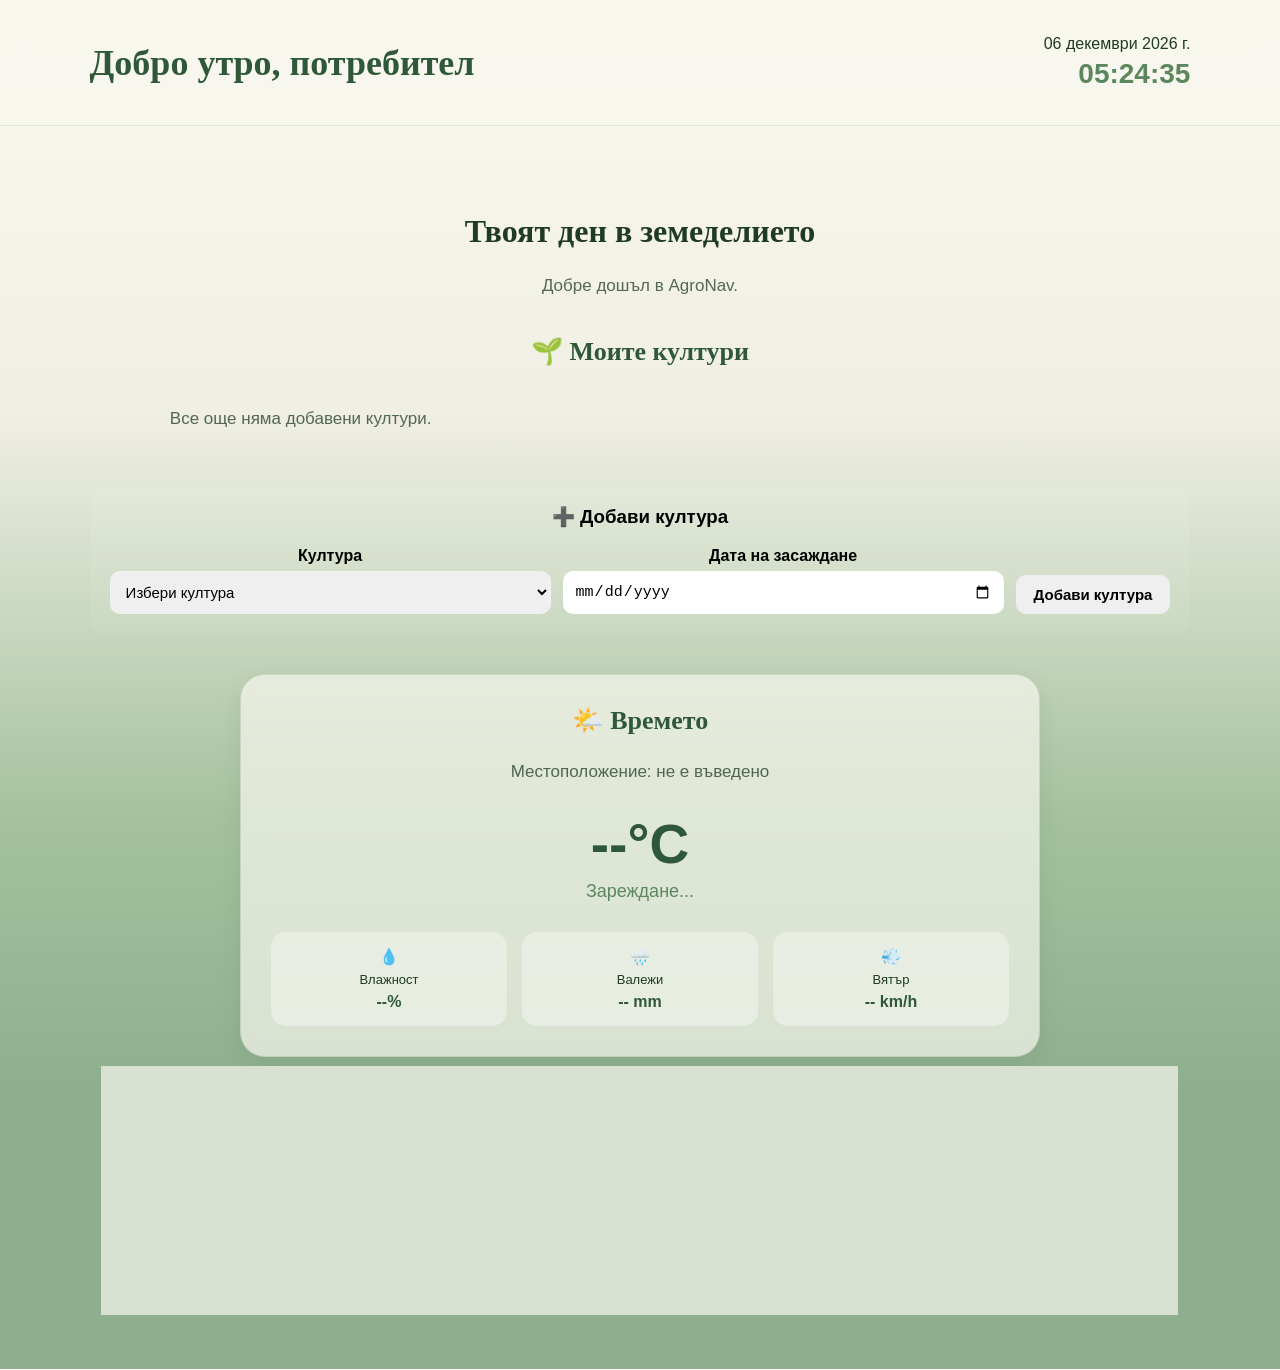
==== dashboard.html @ b89ab73a "v1.0" ====
<!DOCTYPE html>
<html lang="bg">

<head>

    <meta charset="UTF-8">

    <meta
        name="viewport"
        content="width=device-width, initial-scale=1.0"
    >

    <title>AgroNav - Начало</title>

    <link
        rel="stylesheet"
        href="../style.css"
    >

    <style>

        .add-crop-section {

            margin-top: 25px;
            padding: 20px;
            border-radius: 16px;
            background: rgba(255, 255, 255, 0.06);

        }


        .add-crop-section h3 {

            margin-top: 0;

        }


        .add-crop-form {

            display: flex;
            flex-wrap: wrap;
            gap: 12px;
            align-items: end;

        }


        .add-crop-field {

            display: flex;
            flex-direction: column;
            gap: 6px;
            flex: 1;
            min-width: 180px;

        }


        .add-crop-field label {

            font-weight: 600;

        }


        .add-crop-field select,
        .add-crop-field input {

            padding: 11px;
            border-radius: 10px;
            border: 1px solid rgba(255, 255, 255, 0.2);
            font-size: 15px;

        }


        .add-crop-button {

            padding: 11px 18px;
            border: none;
            border-radius: 10px;
            cursor: pointer;
            font-size: 15px;
            font-weight: 600;

        }


        .crop-date-info {

            margin-top: 12px;
            padding: 12px;
            border-radius: 10px;
            background: rgba(255, 255, 255, 0.05);

        }


        .crop-age {

            font-weight: 600;

        }


        .crop-status {

            margin-top: 5px;

        }


        @media (max-width: 600px) {

            .add-crop-form {

                flex-direction: column;
                align-items: stretch;

            }


            .add-crop-field {

                width: 100%;

            }


            .add-crop-button {

                width: 100%;

            }

        }

    </style>

</head>


<body>


    <!-- =========================
         ЗАГЛАВНА ЧАСТ
         ========================= -->

    <div class="dashboard-header">

        <div class="dashboard-greeting">

            <h1 id="greeting"></h1>

        </div>


        <div class="dashboard-datetime">

            <div id="date"></div>

            <div id="clock"></div>

        </div>

    </div>


    <div class="dashboard-content">


        <!-- =========================
             ПРОФИЛ
             ========================= -->

        <h2 id="dashboard-title">

            Твоят ден в земеделието

        </h2>


        <p id="profile-description"></p>


        <!-- =========================
             МОИТЕ КУЛТУРИ
             ========================= -->

        <div class="crops-section">

            <h3>
                🌱 Моите култури
            </h3>


            <div
                id="crops-list"
                class="crops-list"
            ></div>

        </div>


        <!-- =========================
             ДОБАВИ КУЛТУРА
             ========================= -->

        <div class="add-crop-section">

            <h3>
                ➕ Добави култура
            </h3>


            <form
                id="add-crop-form"
                class="add-crop-form"
            >


                <div class="add-crop-field">

                    <label for="new-crop">
                        Култура
                    </label>


                    <select
                        id="new-crop"
                        required
                    >

                        <option value="">
                            Избери култура
                        </option>


                        <option value="домати">
                            🍅 Домати
                        </option>


                        <option value="краставици">
                            🥒 Краставици
                        </option>


                        <option value="пипер">
                            🌶️ Пипер
                        </option>


                        <option value="царевица">
                            🌽 Царевица
                        </option>


                        <option value="пшеница">
                            🌾 Пшеница
                        </option>

                    </select>

                </div>


                <div class="add-crop-field">

                    <label for="new-crop-date">

                        <span id="crop-date-label">
                            Дата на засаждане
                        </span>

                    </label>


                    <input
                        type="date"
                        id="new-crop-date"
                        required
                    >

                </div>


                <button
                    type="submit"
                    class="add-crop-button"
                >

                    Добави култура

                </button>

            </form>

        </div>


        <!-- =========================
             ПОДРОБНОСТИ ЗА КУЛТУРА
             ========================= -->

        <div
            id="crop-details"
            class="crop-details"
            style="display: none;"
        >


            <button
                id="close-crop-details"
                class="close-crop-details"
            >
                ✕
            </button>


            <div
                class="crop-details-icon"
                id="crop-details-icon"
            >
                🌱
            </div>


            <h2 id="crop-details-name">
                Култура
            </h2>


            <p id="crop-details-description"></p>


            <div class="crop-info-grid">


                <div class="crop-info-box">

                    <strong>
                        🌱 Засаждане / сеитба
                    </strong>

                    <span id="crop-planting">
                        -
                    </span>

                </div>


                <div class="crop-info-box">

                    <strong>
                        💧 Поливане
                    </strong>

                    <span id="crop-watering">
                        -
                    </span>

                </div>


                <div class="crop-info-box">

                    <strong>
                        🌡️ Температура
                    </strong>

                    <span id="crop-temperature">
                        -
                    </span>

                </div>


                <div class="crop-info-box">

                    <strong>
                        🧪 Торене
                    </strong>

                    <span id="crop-fertilizing">
                        -
                    </span>

                </div>


                <div class="crop-info-box">

                    <strong>
                        🐛 Болести и вредители
                    </strong>

                    <span id="crop-diseases">
                        -
                    </span>

                </div>


                <div class="crop-info-box">

                    <strong>
                        📅 Грижи
                    </strong>

                    <span id="crop-care">
                        -
                    </span>

                </div>


                <div class="crop-info-box">

                    <strong>
                        📆 Възраст на културата
                    </strong>

                    <span
                        id="crop-age"
                        class="crop-age"
                    >
                        -
                    </span>

                </div>

            </div>


            <!-- =========================
                 AGRO NAV АНАЛИЗ
                 ========================= -->

            <div class="agro-recommendation">


                <h3>
                    🤖 AgroNav анализ
                </h3>


                <div
                    id="agro-status"
                    class="agro-status"
                >

                    Изчакване на метеорологичните данни...

                </div>


                <div class="agro-data">


                    <div>

                        <strong>
                            🌡️ Температура
                        </strong>

                        <span id="agro-temperature">
                            --°C
                        </span>

                    </div>


                    <div>

                        <strong>
                            💧 Влажност
                        </strong>

                        <span id="agro-humidity">
                            --%
                        </span>

                    </div>


                    <div>

                        <strong>
                            🌧️ Валежи
                        </strong>

                        <span id="agro-rain">
                            -- mm
                        </span>

                    </div>


                    <div>

                        <strong>
                            💨 Вятър
                        </strong>

                        <span id="agro-wind">
                            -- km/h
                        </span>

                    </div>


                    <div>

                        <strong>
                            🌦️ Следващи 48 ч.
                        </strong>

                        <span id="agro-forecast-rain">
                            -- mm
                        </span>

                    </div>


                    <div>

                        <strong>
                            ☔ Вероятност
                        </strong>

                        <span id="agro-rain-probability">
                            --%
                        </span>

                    </div>

                </div>


                <!-- =========================
                     САМО ЗА СТОПАНСТВО
                     ========================= -->

                <div
                    id="agro-farm-data"
                    class="agro-farm-data"
                    style="display: none;"
                >


                    <h4>
                        🚜 Допълнителни агрономични данни
                    </h4>


                    <div class="agro-data">


                        <div>

                            <strong>
                                🌱 Почвена влажност
                            </strong>

                            <span id="agro-soil-moisture">
                                --%
                            </span>

                        </div>


                        <div>

                            <strong>
                                💦 ET₀
                            </strong>

                            <span id="agro-et0">
                                -- mm
                            </span>

                        </div>

                    </div>

                </div>


                <p id="agro-recommendation-text">

                    Изчакване на метеорологичните данни...

                </p>

            </div>

        </div>


        <!-- =========================
             ТЕКУЩО ВРЕМЕ
             ========================= -->

        <div class="weather-card">


            <h3>
                🌤️ Времето
            </h3>


            <p
                class="weather-location"
                id="weather-location"
            >
                Местоположение: зареждане...
            </p>


            <div class="weather-main">

                <span class="weather-temperature">
                    --°C
                </span>


                <span class="weather-condition">
                    Зареждане...
                </span>

            </div>


            <div class="weather-details">


                <div>

                    <strong>💧</strong>

                    <span>
                        Влажност
                    </span>

                    <b>
                        --%
                    </b>

                </div>


                <div>

                    <strong>🌧️</strong>

                    <span>
                        Валежи
                    </span>

                    <b>
                        -- mm
                    </b>

                </div>


                <div>

                    <strong>💨</strong>

                    <span>
                        Вятър
                    </span>

                    <b>
                        -- km/h
                    </b>

                </div>

            </div>

        </div>


        <!-- =========================
             7-ДНЕВНА ПРОГНОЗА
             ========================= -->

        <div class="forecast-card">


            <h3>
                📅 7-дневна прогноза
            </h3>


            <div
                class="forecast-list"
                id="forecast-list"
            >

                <div class="forecast-day">

                    <strong>
                        Зареждане...
                    </strong>

                </div>

            </div>

        </div>

    </div>


    <!-- =========================
         ПРОФИЛ
         ========================= -->

    <script>

        const profile =
            localStorage.getItem(
                "agronavProfile"
            );


        const dashboardTitle =
            document.querySelector(
                "#dashboard-title"
            );


        const profileDescription =
            document.querySelector(
                "#profile-description"
            );


        const cropDateLabel =
            document.querySelector(
                "#crop-date-label"
            );


        if (profile === "home") {

            dashboardTitle.textContent =
                "🌱 Твоята домашна градина";


            profileDescription.textContent =
                "Управлявай своите растения, поливане и грижи.";


            cropDateLabel.textContent =
                "Дата на засаждане";

        }


        else if (profile === "farm") {

            dashboardTitle.textContent =
                "🚜 Твоето стопанство";


            profileDescription.textContent =
                "Следи своите култури, полета и земеделски дейности.";


            cropDateLabel.textContent =
                "Дата на сеитба / засаждане";

        }


        else {

            dashboardTitle.textContent =
                "Твоят ден в земеделието";


            profileDescription.textContent =
                "Добре дошъл в AgroNav.";

        }

    </script>


    <!-- =========================
         КУЛТУРИ
         ========================= -->

    <script>

        const cropData = {


            "домати": {

                icon: "🍅",

                description:
                    "Топлолюбива зеленчукова култура, която се нуждае от много светлина и равномерно поливане.",

                planting:
                    "Обикновено след преминаване на опасността от слани.",

                watering:
                    "Редовно и умерено. Избягвай продължително преовлажняване.",

                temperature:
                    "Най-добър растеж приблизително при 20–30°C.",

                fertilizing:
                    "Нуждае се от балансирано торене, особено по време на растеж и плододаване.",

                diseases:
                    "Мана, брашнеста мана, листни въшки и други вредители.",

                care:
                    "Следене на влагата, премахване на болни листа и подходящо подпиране на растенията."

            },


            "краставици": {

                icon: "🥒",

                description:
                    "Топлолюбива култура с висока нужда от вода и достатъчно слънчева светлина.",

                planting:
                    "След затопляне на почвата и преминаване на опасността от слани.",

                watering:
                    "Редовно поливане. Краставиците са чувствителни към недостиг на вода.",

                temperature:
                    "Най-добър растеж приблизително при 20–30°C.",

                fertilizing:
                    "Редовно подхранване по време на активен растеж и плододаване.",

                diseases:
                    "Мана, брашнеста мана, листни въшки и акари.",

                care:
                    "Следене на влагата, проветряване и редовно наблюдение за вредители."

            },


            "пипер": {

                icon: "🌶️",

                description:
                    "Топлолюбива зеленчукова култура, която се развива добре при топло и слънчево време.",

                planting:
                    "След преминаване на опасността от слани.",

                watering:
                    "Редовно, без прекомерно преовлажняване.",

                temperature:
                    "Предпочита приблизително 20–30°C.",

                fertilizing:
                    "Подходящо балансирано торене през вегетацията.",

                diseases:
                    "Листни въшки, акари и различни гъбни заболявания.",

                care:
                    "Редовно наблюдение, плевене и поддържане на равномерна почвена влажност."

            },


            "царевица": {

                icon: "🌽",

                description:
                    "Важна полска култура, която се нуждае от достатъчно топлина, вода и хранителни вещества.",

                planting:
                    "Когато почвата се затопли достатъчно и рискът от слани е минимален.",

                watering:
                    "Особено важна е влагата през критичните фази на развитие.",

                temperature:
                    "Развива се добре при топло време.",

                fertilizing:
                    "Азотното хранене е особено важно за добър растеж.",

                diseases:
                    "Телени червеи, царевичен стъблопробивач и различни гъбни заболявания.",

                care:
                    "Контрол на плевели, наблюдение за вредители и осигуряване на достатъчно вода."

            },


            "пшеница": {

                icon: "🌾",

                description:
                    "Основна житна култура, при която правилният момент на сеитба и доброто хранене са ключови.",

                planting:
                    "Сеитбеният период зависи от сорта, региона и конкретните агроклиматични условия.",

                watering:
                    "Зависи от валежите, почвата и фазата на развитие.",

                temperature:
                    "Оптималните условия се различават според фазата на развитие.",

                fertilizing:
                    "Азотното хранене е важно за добива, но трябва да се съобрази с почвата.",

                diseases:
                    "Ръжди, брашнеста мана, септориоза и други заболявания.",

                care:
                    "Наблюдение на посева, плевели, болести, вредители и хранителен статус."

            }

        };


        /* =========================
           ДАТИ НА КУЛТУРИТЕ
           ========================= */

        let cropDates =
            JSON.parse(
                localStorage.getItem(
                    "agronavCropDates"
                ) || "{}"
            );


        /* =========================
           ДНЕШНА ДАТА
           ========================= */

        function getTodayISO() {

            const today =
                new Date();


            const year =
                today.getFullYear();


            const month =
                String(
                    today.getMonth() + 1
                ).padStart(
                    2,
                    "0"
                );


            const day =
                String(
                    today.getDate()
                ).padStart(
                    2,
                    "0"
                );


            return (
                year +
                "-" +
                month +
                "-" +
                day
            );

        }


        /*
         * Форматиране на дата
         */

        function formatCropDate(
            dateString
        ) {

            if (!dateString) {

                return "-";

            }


            const parts =
                dateString.split("-");


            if (
                parts.length !== 3
            ) {

                return dateString;

            }


            return (
                parts[2] +
                "." +
                parts[1] +
                "." +
                parts[0]
            );

        }


        /*
         * Изчисляване на възрастта
         */

        function getCropAge(
            dateString
        ) {

            if (!dateString) {

                return null;

            }


            const parts =
                dateString.split("-");


            if (
                parts.length !== 3
            ) {

                return null;

            }


            const plantingDate =
                new Date(
                    Number(parts[0]),
                    Number(parts[1]) - 1,
                    Number(parts[2])
                );


            const today =
                new Date();


            const todayStart =
                new Date(
                    today.getFullYear(),
                    today.getMonth(),
                    today.getDate()
                );


            const difference =
                todayStart.getTime() -
                plantingDate.getTime();


            return Math.floor(
                difference /
                (
                    1000 *
                    60 *
                    60 *
                    24
                )
            );

        }


        /*
         * Текст за възрастта
         */

        function getCropAgeText(
            dateString
        ) {

            const days =
                getCropAge(
                    dateString
                );


            const isFarm =
                profile === "farm";


            const action =
                isFarm
                    ? "сеитбата"
                    : "засаждането";


            if (days === null) {

                return "Няма въведена дата.";

            }


            if (days < 0) {

                return "Датата е в бъдещето.";

            }


            if (days === 0) {

                return (
                    "Днес е денят на " +
                    action +
                    "."
                );

            }


            if (days === 1) {

                return (
                    "1 ден от " +
                    action +
                    "."
                );

            }


            return (
                days +
                " дни от " +
                action +
                "."
            );

        }


        /*
         * =========================
         * ПОКАЗВАНЕ НА КУЛТУРИТЕ
         * =========================
         */

        function renderCrops() {

            const cropsList =
                document.querySelector(
                    "#crops-list"
                );


            cropsList.innerHTML =
                "";


            const savedCrops =
                localStorage.getItem(
                    "agronavCrops"
                ) || "";


            if (!savedCrops) {

                cropsList.innerHTML = `
                    <p>
                        Все още няма добавени култури.
                    </p>
                `;

                return;

            }


            const crops =
                savedCrops
                    .split(",")
                    .map(
                        crop =>
                            crop.trim()
                    )
                    .filter(
                        crop =>
                            crop !== ""
                    );


            const uniqueCrops =
                [
                    ...new Set(
                        crops.map(
                            crop =>
                                crop.toLowerCase()
                        )
                    )
                ];


            uniqueCrops.forEach(
                function(cropKey) {


                    const displayName =
                        crops.find(
                            crop =>
                                crop.toLowerCase() ===
                                cropKey
                        ) ||
                        cropKey;


                    const crop =
                        cropData[
                            cropKey
                        ];


                    const cropCard =
                        document.createElement(
                            "div"
                        );


                    cropCard.className =
                        "crop-card";


                    cropCard.setAttribute(
                        "data-crop",
                        cropKey
                    );


                    const savedDate =
                        cropDates[
                            cropKey
                        ];


                    let statusText =
                        "Натисни за подробности";


                    if (savedDate) {

                        const age =
                            getCropAge(
                                savedDate
                            );


                        const action =
                            profile === "farm"
                                ? "Сеитба"
                                : "Засаждане";


                        if (
                            age === 0
                        ) {

                            statusText =
                                action +
                                ": днес";

                        }

                        else if (
                            age === 1
                        ) {

                            statusText =
                                action +
                                " преди 1 ден";

                        }

                        else if (
                            age > 1
                        ) {

                            statusText =
                                action +
                                " преди " +
                                age +
                                " дни";

                        }

                    }


                    cropCard.innerHTML = `

                        <div class="crop-icon">

                            ${
                                crop
                                    ? crop.icon
                                    : "🌱"
                            }

                        </div>


                        <div class="crop-name">

                            ${displayName}

                        </div>


                        <div class="crop-status">

                            ${statusText}

                        </div>

                    `;


                    cropCard.addEventListener(
                        "click",
                        function() {

                            openCropDetails(
                                displayName
                            );

                        }
                    );


                    cropsList.appendChild(
                        cropCard
                    );

                }
            );

        }


        renderCrops();


        /*
         * =========================
         * ДОБАВЯНЕ НА КУЛТУРА
         * =========================
         */

        const addCropForm =
            document.querySelector(
                "#add-crop-form"
            );


        const newCropDate =
            document.querySelector(
                "#new-crop-date"
            );


        /*
         * Не позволяваме бъдеща дата
         * още в самия календар.
         */

        newCropDate.max =
            getTodayISO();


        addCropForm.addEventListener(
            "submit",
            function(event) {

                event.preventDefault();


                const cropSelect =
                    document.querySelector(
                        "#new-crop"
                    );


                const dateInput =
                    document.querySelector(
                        "#new-crop-date"
                    );


                const cropName =
                    cropSelect.value;


                const plantingDate =
                    dateInput.value;


                if (
                    !cropName ||
                    !plantingDate
                ) {

                    alert(
                        "Моля, избери култура и въведи дата."
                    );

                    return;

                }


                const age =
                    getCropAge(
                        plantingDate
                    );


                if (
                    age !== null &&
                    age < 0
                ) {

                    alert(
                        "Датата не може да бъде в бъдещето."
                    );

                    return;

                }


                /*
                 * Запазваме датата.
                 */

                cropDates[
                    cropName.toLowerCase()
                ] =
                    plantingDate;


                localStorage.setItem(
                    "agronavCropDates",
                    JSON.stringify(
                        cropDates
                    )
                );


                /*
                 * Запазваме културата.
                 */

                const existingCrops =
                    localStorage.getItem(
                        "agronavCrops"
                    ) || "";


                const crops =
                    existingCrops
                        .split(",")
                        .map(
                            crop =>
                                crop.trim()
                        )
                        .filter(
                            crop =>
                                crop !== ""
                        );


                const alreadyExists =
                    crops.some(
                        crop =>
                            crop.toLowerCase() ===
                            cropName.toLowerCase()
                    );


                if (!alreadyExists) {

                    crops.push(
                        cropName
                    );


                    localStorage.setItem(
                        "agronavCrops",
                        crops.join(", ")
                    );

                }


                /*
                 * Обновяваме картите.
                 */

                renderCrops();


                /*
                 * Почистваме формата.
                 */

                cropSelect.value =
                    "";


                dateInput.value =
                    "";


                alert(
                    "Културата е запазена успешно."
                );

            }
        );


        /*
         * =========================
         * ПОДРОБНОСТИ
         * =========================
         */

        function openCropDetails(
            cropName
        ) {

            const crop =
                cropData[
                    cropName.toLowerCase()
                ];


            const details =
                document.querySelector(
                    "#crop-details"
                );


            const cropDate =
                cropDates[
                    cropName.toLowerCase()
                ];


            /*
             * Ако културата няма подробни данни.
             */

            if (!crop) {

                document.querySelector(
                    "#crop-details-icon"
                ).textContent =
                    "🌱";


                document.querySelector(
                    "#crop-details-name"
                ).textContent =
                    cropName;


                document.querySelector(
                    "#crop-details-description"
                ).textContent =
                    "За тази култура все още нямаме въведена подробна информация.";


                document.querySelector(
                    "#crop-planting"
                ).textContent =
                    cropDate
                        ? formatCropDate(
                            cropDate
                        )
                        : "Няма въведена дата.";


                document.querySelector(
                    "#crop-watering"
                ).textContent =
                    "Предстои да бъде добавено.";


                document.querySelector(
                    "#crop-temperature"
                ).textContent =
                    "Предстои да бъде добавено.";


                document.querySelector(
                    "#crop-fertilizing"
                ).textContent =
                    "Предстои да бъде добавено.";


                document.querySelector(
                    "#crop-diseases"
                ).textContent =
                    "Предстои да бъде добавено.";


                document.querySelector(
                    "#crop-care"
                ).textContent =
                    "Предстои да бъде добавено.";


                document.querySelector(
                    "#crop-age"
                ).textContent =
                    getCropAgeText(
                        cropDate
                    );


                details.style.display =
                    "block";


                details.scrollIntoView({
                    behavior: "smooth",
                    block: "start"
                });


                return;

            }


            /*
             * Основна информация.
             */

            document.querySelector(
                "#crop-details-icon"
            ).textContent =
                crop.icon;


            document.querySelector(
                "#crop-details-name"
            ).textContent =
                cropName;


            document.querySelector(
                "#crop-details-description"
            ).textContent =
                crop.description;


            document.querySelector(
                "#crop-watering"
            ).textContent =
                crop.watering;


            document.querySelector(
                "#crop-temperature"
            ).textContent =
                crop.temperature;


            document.querySelector(
                "#crop-fertilizing"
            ).textContent =
                crop.fertilizing;


            document.querySelector(
                "#crop-diseases"
            ).textContent =
                crop.diseases;


            document.querySelector(
                "#crop-care"
            ).textContent =
                crop.care;


            /*
             * Дата.
             */

            if (cropDate) {

                document.querySelector(
                    "#crop-planting"
                ).textContent =
                    formatCropDate(
                        cropDate
                    );

            }

            else {

                document.querySelector(
                    "#crop-planting"
                ).textContent =
                    profile === "farm"
                        ? "Няма въведена дата на сеитба/засаждане."
                        : "Няма въведена дата на засаждане.";

            }


            /*
             * Възраст.
             */

            document.querySelector(
                "#crop-age"
            ).textContent =
                getCropAgeText(
                    cropDate
                );


            /*
             * Показваме подробностите.
             */

            details.style.display =
                "block";


            details.scrollIntoView({
                behavior: "smooth",
                block: "start"
            });


            /*
             * Обновяваме AgroNav анализа.
             */

            if (
                typeof generateAgroRecommendation ===
                "function"
            ) {

                generateAgroRecommendation(
                    cropName
                );

            }

        }


        /*
         * Затваряне.
         */

        document.querySelector(
            "#close-crop-details"
        ).addEventListener(
            "click",
            function() {

                document.querySelector(
                    "#crop-details"
                ).style.display =
                    "none";

            }
        );

    </script>


    <!-- =========================
         ЧАСОВНИК И ДАТА
         ========================= -->

    <script>

        const name =
            localStorage.getItem(
                "agronavName"
            ) ||
            "потребител";


        function updateDateTime() {

            const now =
                new Date();


            const hour =
                now.getHours();


            let greeting;


            if (
                hour >= 5 &&
                hour < 12
            ) {

                greeting =
                    "Добро утро";

            }

            else if (
                hour >= 12 &&
                hour < 18
            ) {

                greeting =
                    "Добър ден";

            }

            else {

                greeting =
                    "Добър вечер";

            }


            const date =
                now.toLocaleDateString(
                    "bg-BG",
                    {
                        day: "2-digit",
                        month: "long",
                        year: "numeric"
                    }
                );


            const time =
                now.toLocaleTimeString(
                    "bg-BG",
                    {
                        hour: "2-digit",
                        minute: "2-digit",
                        second: "2-digit"
                    }
                );


            document.querySelector(
                "#greeting"
            ).textContent =
                greeting +
                ", " +
                name;


            document.querySelector(
                "#date"
            ).textContent =
                date;


            document.querySelector(
                "#clock"
            ).textContent =
                time;

        }


        updateDateTime();


        setInterval(
            updateDateTime,
            1000
        );

    </script>


    <!-- =========================
         ВРЕМЕ
         ========================= -->

    <script>

        let agroWeather =
            null;


        let agroForecast =
            null;


        async function loadWeather() {

            const savedLocation =
                localStorage.getItem(
                    "agronavLocation"
                );


            const weatherLocation =
                document.querySelector(
                    "#weather-location"
                );


            if (!savedLocation) {

                weatherLocation.textContent =
                    "Местоположение: не е въведено";

                return;

            }


            try {

                const geocodingResponse =
                    await fetch(
                        "https://geocoding-api.open-meteo.com/v1/search?name=" +
                        encodeURIComponent(
                            savedLocation
                        ) +
                        "&count=1&language=bg&format=json"
                    );


                if (!geocodingResponse.ok) {

                    throw new Error(
                        "Грешка при намиране на местоположението"
                    );

                }


                const geocodingData =
                    await geocodingResponse.json();


                if (
                    !geocodingData.results ||
                    geocodingData.results.length === 0
                ) {

                    throw new Error(
                        "Местоположението не е намерено"
                    );

                }


                const place =
                    geocodingData.results[0];


                const latitude =
                    place.latitude;


                const longitude =
                    place.longitude;


                const weatherResponse =
                    await fetch(
                        "https://api.open-meteo.com/v1/forecast" +
                        "?latitude=" +
                        latitude +
                        "&longitude=" +
                        longitude +
                        "&current=temperature_2m,relative_humidity_2m,precipitation,wind_speed_10m,weather_code,soil_moisture_0_to_1cm" +
                        "&temperature_unit=celsius" +
                        "&wind_speed_unit=kmh" +
                        "&precipitation_unit=mm" +
                        "&timezone=auto"
                    );


                if (!weatherResponse.ok) {

                    throw new Error(
                        "Грешка при зареждане на времето"
                    );

                }


                const weatherData =
                    await weatherResponse.json();


                const current =
                    weatherData.current;


                agroWeather =
                    current;


                weatherLocation.textContent =
                    "Местоположение: " +
                    place.name;


                document.querySelector(
                    ".weather-temperature"
                ).textContent =
                    Math.round(
                        current.temperature_2m
                    ) +
                    "°C";


                document.querySelector(
                    ".weather-condition"
                ).textContent =
                    getWeatherDescription(
                        current.weather_code
                    );


                document.querySelector(
                    ".weather-details div:nth-child(1) b"
                ).textContent =
                    Math.round(
                        current.relative_humidity_2m
                    ) +
                    "%";


                document.querySelector(
                    ".weather-details div:nth-child(2) b"
                ).textContent =
                    current.precipitation +
                    " mm";


                document.querySelector(
                    ".weather-details div:nth-child(3) b"
                ).textContent =
                    Math.round(
                        current.wind_speed_10m
                    ) +
                    " km/h";


                const currentCropName =
                    document.querySelector(
                        "#crop-details-name"
                    )?.textContent;


                if (
                    currentCropName &&
                    currentCropName !== "Култура"
                ) {

                    generateAgroRecommendation(
                        currentCropName
                    );

                }

            }


            catch (error) {

                console.error(
                    error
                );


                weatherLocation.textContent =
                    "Местоположение: " +
                    savedLocation;


                document.querySelector(
                    ".weather-condition"
                ).textContent =
                    "Неуспешно зареждане на времето";

            }

        }


        function getWeatherDescription(
            code
        ) {

            if (code === 0)
                return "☀️ Ясно";


            if (
                code >= 1 &&
                code <= 3
            )
                return "🌤️ Облачно";


            if (
                code >= 45 &&
                code <= 48
            )
                return "🌫️ Мъгла";


            if (
                code >= 51 &&
                code <= 57
            )
                return "🌦️ Ръмеж";


            if (
                code >= 61 &&
                code <= 67
            )
                return "🌧️ Дъжд";


            if (
                code >= 71 &&
                code <= 77
            )
                return "❄️ Сняг";


            if (
                code >= 80 &&
                code <= 82
            )
                return "🌧️ Превалявания";


            if (
                code >= 95 &&
                code <= 99
            )
                return "⛈️ Гръмотевична буря";


            return "🌤️ Променливо време";

        }


        loadWeather();

    </script>


    <!-- =========================
         AGRO NAV АНАЛИЗ
         ========================= -->

    <script>

        function generateAgroRecommendation(
            cropName
        ) {


            if (
                !agroWeather ||
                !agroForecast
            ) {

                document.querySelector(
                    "#agro-status"
                ).textContent =
                    "⏳ Изчакване на метеорологичните данни...";


                document.querySelector(
                    "#agro-recommendation-text"
                ).textContent =
                    "Анализът ще бъде готов след зареждане на текущото време и прогнозата.";


                return;

            }


            const currentProfile =
                localStorage.getItem(
                    "agronavProfile"
                );


            const isFarm =
                currentProfile === "farm";


            const farmData =
                document.querySelector(
                    "#agro-farm-data"
                );


            if (farmData) {

                farmData.style.display =
                    isFarm
                        ? "block"
                        : "none";

            }


            const temperature =
                agroWeather.temperature_2m;


            const humidity =
                agroWeather.relative_humidity_2m;


            const rain =
                agroWeather.precipitation;


            const wind =
                agroWeather.wind_speed_10m;


            const soilMoisture =
                agroWeather.soil_moisture_0_to_1cm ??
                null;


            const daily =
                agroForecast.daily;


            let forecastRain =
                0;


            let forecastRainProbability =
                0;


            let et0 =
                0;


            if (daily) {

                forecastRain =
                    (
                        daily.precipitation_sum?.[0] ||
                        0
                    ) +
                    (
                        daily.precipitation_sum?.[1] ||
                        0
                    );


                forecastRainProbability =
                    Math.max(
                        daily.precipitation_probability_max?.[0] || 0,
                        daily.precipitation_probability_max?.[1] || 0
                    );


                et0 =
                    daily.et0_fao_evapotranspiration?.[0] ||
                    0;

            }


            document.querySelector(
                "#agro-temperature"
            ).textContent =
                Math.round(
                    temperature
                ) +
                "°C";


            document.querySelector(
                "#agro-humidity"
            ).textContent =
                Math.round(
                    humidity
                ) +
                "%";


            document.querySelector(
                "#agro-rain"
            ).textContent =
                rain +
                " mm";


            document.querySelector(
                "#agro-wind"
            ).textContent =
                Math.round(
                    wind
                ) +
                " km/h";


            document.querySelector(
                "#agro-forecast-rain"
            ).textContent =
                forecastRain.toFixed(
                    1
                ) +
                " mm";


            document.querySelector(
                "#agro-rain-probability"
            ).textContent =
                forecastRainProbability +
                "%";


            if (isFarm) {

                document.querySelector(
                    "#agro-soil-moisture"
                ).textContent =
                    soilMoisture !== null
                        ? Math.round(
                            soilMoisture * 100
                        ) +
                        "%"
                        : "--";


                document.querySelector(
                    "#agro-et0"
                ).textContent =
                    et0.toFixed(
                        1
                    ) +
                    " mm";

            }


            let status =
                "🟢 Условията изглеждат подходящи";


            let recommendation =
                "Условията в момента са сравнително подходящи. Следи прогнозата и нуждите на културата.";


            /*
             * ДОМАТИ
             */

            if (
                cropName.toLowerCase() ===
                "домати"
            ) {


                if (
                    temperature >= 35
                ) {

                    status =
                        "🔴 Висок температурен риск";


                    recommendation =
                        "Температурата е около " +
                        Math.round(
                            temperature
                        ) +
                        "°C. Това създава висок топлинен стрес за доматите. Следи растенията внимателно и избягвай работа в най-горещите часове.";

                }


                else if (
                    temperature <= 10
                ) {

                    status =
                        "🔴 Неблагоприятна температура";


                    recommendation =
                        "Температурата е около " +
                        Math.round(
                            temperature
                        ) +
                        "°C. Доматите са топлолюбива култура и трябва да се следят за признаци на студов стрес.";

                }


                else if (
                    forecastRain >= 5 &&
                    forecastRainProbability >= 60
                ) {

                    status =
                        "🟢 Очаквани валежи";


                    recommendation =
                        "През следващите 48 часа се очакват около " +
                        forecastRain.toFixed(
                            1
                        ) +
                        " mm валежи, с максимална вероятност " +
                        forecastRainProbability +
                        "%. Съобрази поливането с очакваните валежи.";


                    if (
                        isFarm &&
                        soilMoisture !== null
                    ) {

                        recommendation +=
                            " Моделната влажност в горния почвен слой е около " +
                            Math.round(
                                soilMoisture * 100
                            ) +
                            "%. Не поливай предварително, ако почвата вече е достатъчно влажна.";

                    }

                }


                else if (
                    isFarm &&
                    soilMoisture !== null &&
                    soilMoisture < 0.20 &&
                    temperature >= 25 &&
                    forecastRain < 2
                ) {

                    status =
                        "🟡 Ниска почвена влажност";


                    recommendation =
                        "Моделната влажност в горния почвен слой е около " +
                        Math.round(
                            soilMoisture * 100
                        ) +
                        "%. Температурата е " +
                        Math.round(
                            temperature
                        ) +
                        "°C, а през следващите 48 часа се очакват малко валежи. Провери реалната влажност на почвата преди поливане.";

                }


                else if (
                    isFarm &&
                    temperature >= 30 &&
                    et0 >= 4 &&
                    forecastRain < 2
                ) {

                    status =
                        "🟡 Повишена нужда от вода";


                    recommendation =
                        "Очаква се повишено атмосферно потребление на вода. ET₀ за деня е около " +
                        et0.toFixed(
                            1
                        ) +
                        " mm, температурата е " +
                        Math.round(
                            temperature
                        ) +
                        "°C, а валежите през следващите 48 часа са малко. Следи внимателно почвената влажност.";

                }


                else if (
                    wind >= 25
                ) {

                    status =
                        "🟡 Силен вятър";


                    recommendation =
                        "Вятърът е около " +
                        Math.round(
                            wind
                        ) +
                        " km/h. Следи растенията и конструкциите за подпиране и избягвай дейности, при които силният вятър затруднява работата.";

                }


                else if (
                    humidity >= 85
                ) {

                    status =
                        "🟡 Висока влажност на въздуха";


                    recommendation =
                        "Влажността на въздуха е около " +
                        Math.round(
                            humidity
                        ) +
                        "%. При продължително висока влажност следи растенията за признаци на гъбни заболявания.";

                }


                else if (
                    temperature >= 28 &&
                    humidity < 70 &&
                    forecastRain < 2
                ) {

                    status =
                        "🟡 Провери влажността";


                    recommendation =
                        "Температурата е " +
                        Math.round(
                            temperature
                        ) +
                        "°C, влажността на въздуха е " +
                        Math.round(
                            humidity
                        ) +
                        "% и се очакват малко валежи. Провери почвата. Ако е суха, доматите може да имат нужда от поливане.";

                }


                else {

                    status =
                        "🟢 Добри условия за домати";


                    recommendation =
                        "Метеорологичните условия са сравнително подходящи за доматите. Продължи да следиш прогнозата и нуждите на растенията.";


                    if (
                        isFarm &&
                        soilMoisture !== null
                    ) {

                        recommendation +=
                            " Моделната почвена влажност е около " +
                            Math.round(
                                soilMoisture * 100
                            ) +
                            "%.";

                    }


                    if (isFarm) {

                        recommendation +=
                            " ET₀ е около " +
                            et0.toFixed(
                                1
                            ) +
                            " mm.";

                    }

                }

            }


            /*
             * ДРУГИ КУЛТУРИ
             */

            else {


                if (
                    temperature >= 35
                ) {

                    status =
                        "🔴 Висок температурен риск";


                    recommendation =
                        "Температурата е около " +
                        Math.round(
                            temperature
                        ) +
                        "°C. Следи културата за признаци на топлинен стрес и за недостиг на вода.";

                }


                else if (
                    temperature <= 5
                ) {

                    status =
                        "🔴 Ниска температура";


                    recommendation =
                        "Температурата е около " +
                        Math.round(
                            temperature
                        ) +
                        "°C. Провери дали културата е чувствителна към ниски температури.";

                }


                else if (
                    forecastRain >= 5 &&
                    forecastRainProbability >= 60
                ) {

                    status =
                        "🟢 Очаквани валежи";


                    recommendation =
                        "През следващите 48 часа се очакват около " +
                        forecastRain.toFixed(
                            1
                        ) +
                        " mm валежи, с максимална вероятност " +
                        forecastRainProbability +
                        "%. Съобрази поливането с очакваните валежи.";

                }


                else if (
                    wind >= 25
                ) {

                    status =
                        "🟡 Силен вятър";


                    recommendation =
                        "Вятърът е около " +
                        Math.round(
                            wind
                        ) +
                        " km/h. Следи културата за механични повреди и избягвай дейности, които са неподходящи при силен вятър.";

                }


                else if (
                    humidity >= 85
                ) {

                    status =
                        "🟡 Висока влажност";


                    recommendation =
                        "Влажността на въздуха е около " +
                        Math.round(
                            humidity
                        ) +
                        "%. При продължителна висока влажност следи културата за гъбни заболявания.";

                }


                else {

                    status =
                        "🟢 Условията изглеждат подходящи";


                    recommendation =
                        "Текущите метеорологични условия са сравнително подходящи. Следи температурата, валежите и нуждите на културата.";

                }

            }


            document.querySelector(
                "#agro-status"
            ).textContent =
                status;


            document.querySelector(
                "#agro-recommendation-text"
            ).textContent =
                recommendation;

        }

    </script>


    <!-- =========================
         7-ДНЕВНА ПРОГНОЗА
         ========================= -->

    <script>

        async function loadForecast() {

            const savedLocation =
                localStorage.getItem(
                    "agronavLocation"
                );


            const forecastList =
                document.querySelector(
                    "#forecast-list"
                );


            if (!savedLocation) {

                forecastList.innerHTML =
                    "<p>Няма въведено местоположение.</p>";

                return;

            }


            try {

                const geocodingResponse =
                    await fetch(
                        "https://geocoding-api.open-meteo.com/v1/search?name=" +
                        encodeURIComponent(
                            savedLocation
                        ) +
                        "&count=1&language=bg&format=json"
                    );


                const geocodingData =
                    await geocodingResponse.json();


                if (
                    !geocodingData.results ||
                    geocodingData.results.length === 0
                ) {

                    throw new Error(
                        "Местоположението не е намерено"
                    );

                }


                const place =
                    geocodingData.results[0];


                const latitude =
                    place.latitude;


                const longitude =
                    place.longitude;


                const forecastResponse =
                    await fetch(
                        "https://api.open-meteo.com/v1/forecast" +
                        "?latitude=" +
                        latitude +
                        "&longitude=" +
                        longitude +
                        "&daily=weather_code,temperature_2m_max,temperature_2m_min,precipitation_sum,precipitation_probability_max,et0_fao_evapotranspiration" +
                        "&temperature_unit=celsius" +
                        "&precipitation_unit=mm" +
                        "&timezone=auto" +
                        "&forecast_days=7"
                    );


                if (
                    !forecastResponse.ok
                ) {

                    throw new Error(
                        "Грешка при прогнозата"
                    );

                }


                const forecastData =
                    await forecastResponse.json();


                const daily =
                    forecastData.daily;


                agroForecast = {

                    daily:
                        daily

                };


                const currentCropName =
                    document.querySelector(
                        "#crop-details-name"
                    )?.textContent;


                if (
                    currentCropName &&
                    currentCropName !== "Култура" &&
                    agroWeather
                ) {

                    generateAgroRecommendation(
                        currentCropName
                    );

                }


                forecastList.innerHTML =
                    "";


                for (
                    let i = 0;
                    i < 7;
                    i++
                ) {


                    const date =
                        new Date(
                            daily.time[i]
                        );


                    const dayName =
                        date.toLocaleDateString(
                            "bg-BG",
                            {
                                weekday:
                                    "long"
                            }
                        );


                    const dayNumber =
                        date.toLocaleDateString(
                            "bg-BG",
                            {
                                day:
                                    "2-digit",

                                month:
                                    "2-digit"
                            }
                        );


                    const weather =
                        getWeatherDescription(
                            daily.weather_code[i]
                        );


                    const maxTemp =
                        Math.round(
                            daily.temperature_2m_max[i]
                        );


                    const minTemp =
                        Math.round(
                            daily.temperature_2m_min[i]
                        );


                    const rain =
                        daily.precipitation_sum[i];


                    const rainProbability =
                        daily.precipitation_probability_max[i];


                    const forecastDay =
                        document.createElement(
                            "div"
                        );


                    forecastDay.className =
                        "forecast-day";


                    forecastDay.innerHTML = `

                        <div class="forecast-date">

                            <strong>
                                ${dayName}
                            </strong>

                            <span>
                                ${dayNumber}
                            </span>

                        </div>


                        <div class="forecast-weather">

                            ${weather}

                        </div>


                        <div class="forecast-temperature">

                            <strong>
                                ${maxTemp}°C
                            </strong>

                            <span>
                                ${minTemp}°C
                            </span>

                        </div>


                        <div class="forecast-rain">

                            🌧️ ${rain} mm

                            <br>

                            <small>
                                ${rainProbability}% шанс
                            </small>

                        </div>

                    `;


                    forecastList.appendChild(
                        forecastDay
                    );

                }

            }


            catch (error) {

                console.error(
                    error
                );


                forecastList.innerHTML =
                    "<p>Неуспешно зареждане на прогнозата.</p>";

            }

        }


        loadForecast();

    </script>


</body>

</html>
---- style.css ----
:root{
    --forest-deep:oklch(0.32 0.05 150);
    --forest:oklch(0.42 0.07 150);
    --moss:oklch(0.58 0.08 145);
    --sage:oklch(0.78 0.06 140);
    --cream:oklch(0.98 0.01 100);
    --cream-deep:oklch(0.95 0.015 100);
    --gradient-hero:linear-gradient(135deg, var(--cream) 0%, var(--sage) 100%);
}

body{
   background: linear-gradient(to bottom, 
        var(--cream) 0%, 
        var(--cream-deep) 30%,
        var(--sage) 60%,
        oklch(0.72 0.06 145) 80% 
    );
    font-family: 'Nunito Sans' , sans-serif;
    display: flex;
    flex-direction: column;
    min-height: 100vh;
    margin: 0;
    overflow-x: hidden;
}


#heading{
    background: oklch(0.98 0.01 100 / 0.6);
    display:flex;
    padding: 20px 30px ;
    backdrop-filter: blur(10px);
    border-bottom: none;
    mask-image: linear-gradient(to bottom, 
        black 0%, 
        rgba(0, 0, 0, 0.9) 85%,
        rgba(0, 0, 0, 0.6) 92%,
        rgba(0, 0, 0, 0.2) 97%,
        transparent 100%
    );
}

#h1{
    color: var(--forest);
}

#h1-2{
    color: var(--moss);
}

#RegistrationBut{
    background: linear-gradient(135deg, var(--sage) 0%, var(--moss) 100%);
    color: var(--cream);
    border:none;
    padding: 10px 100px;
    border-radius: 25px;
    margin-left: auto;
    font-size: 12px;
    transition: all 0.4s ease;
    cursor: pointer;
    box-shadow: 0 4px 15px rgba(0, 0, 0, 0.05);
}

#RegistrationBut:hover{
    background: linear-gradient(135deg, var(--moss) 0%, var(--sage) 100%);
    transform: scale(1.1);
}

#RegistrationBut:active{
    background: var(--forest-deep)
}

.RegistrationMenu{
    display: none;
    flex-direction: column;
    align-items: center;
    width: 100%;
}

#Reg{
    color: var(--moss);
    margin: 50px auto;
    text-align: center;
    font-size: 27px;
}

.hero{
    display: flex;
    flex-direction: column;
    align-items: center;
    text-align: center;
    padding: 60px 0;
}

#hero-title{
    color: var(--forest);
    font-size: 65px;
    font-family: "Lora", serif;
}

#hero-title-2{
    color: var(--moss);
    font-family: "Lora", serif;
    font-size: 45px;
}

#hero-description{
    padding: 60px 0 ;
    font-family: "Nunito Sans", sans-serif;
    font-size: 16px;
    color: var(--forest-deep);
    opacity: 0.8;
    text-align: center;
}


#back-btn{
    background-color:var(--sage);
    color: var(--cream-deep);
    display: none;
    padding: 10px 10px;
    border: none;
    border-radius: 6px;
    margin-left: 30px;
    margin-top: 30px;
    width: 50px;
    transition: 0.3s;
    cursor: pointer;
}

#back-btn:hover{
    transform: scale(1.1);
    background-color: var(--moss);
}

#back-btn:active{
   transform: scale(1.2);  
}

.card-one{
    width: 100%;
    display: flex;
    flex-direction: row;
    margin: 125px auto;
    padding: 100px 10%;
    font-family: "Lora", serif;
    border: none;
    margin: 0 auto;
    box-sizing: border-box;
}

.card-one-info{
    width: 50%;
    padding:20px 80px 20px 0;
    font-size: 27px;
    line-height: 1.5;
    color: var(--forest-deep); 

}

.card-one-button{
    width: 50%;
    display: flex;
    justify-content: center;
    align-items: center;
}

#MyGarden{
    background: linear-gradient(135deg, oklch(0.28 0.05 150) 0%, var(--forest) 100%);
    color: var(--cream);
    width: 280px;
    height: 200px;
    font-size: 18px;
    border:none;
    border-radius: 20px;
    display: flex;
    flex-direction: column;
    justify-content: center;
    align-items: center;
    transition: all 0.7s cubic-bezier(0.16, 1, 0.3, 1);
    cursor: pointer;
    box-shadow: 0 8px 20px rgba(27, 67, 44, 0.12);
}

#MyGarden:hover{
   background: linear-gradient(135deg, var(--forest) 0%, var(--moss) 100%);
   transform: translateY(-3px);
}

#MyGarden:active{
   background: var(--moss);
   transform:scale(1.05) translateY(-1px);  
}

#MyGarden::after{
    content: " → ";
    font-size: 23px;
    margin-top: 10px;
    opacity: 0;
    transition: all 0.4s ease;
}

#MyGarden:hover::after{
    opacity: 100%;
    transition: all 0.4s ease;
}

#MyGarden:active::after{
    opacity: 0;
    transition: all 0.4s ease;
}

.MyGardenMenu{
   display: none;
   position: relative;
}

#MyGardTitle{
    color: var(--moss);
    margin: 50px auto;
    text-align: center;
    font-size: 32px;
}

.card-two{
    font-family: "Lora", serif;
    width: 100%;
    padding: 90px 10%;
    align-items: center;
    display: flex;
    overflow: hidden;
    background: transparent;
    box-sizing:border-box;
}

.card-two-button{
   width: 50%;
   display: flex;
   justify-content: center;
}

.news-hilights-title{
    color: var(--forest-deep);
    font-size: 32px;
    text-align: center;
    margin: 50px auto; 
}

.news-hilights{
    display: grid;
    grid-template-rows: repeat(3, 1fr);
    gap:15px;
}

.news-hilight{
    background:oklch(86.555% 0.0552 145.162);
    backdrop-filter: blur(8px); 
    border: 1px solid var(--sage); 
    border-radius: 20px;  
    padding-left: 25px ;
    padding-right: 25px;
    font-size: 20px;
    height: 150px;
    transition: all 0.3s ease;
    box-shadow: 0 4px 12px rgba(27, 67, 44, 0.05);
     display: -webkit-box;
    -webkit-line-clamp:2;          
    -webkit-box-orient: vertical;
    overflow: hidden;
}

.news-date{
    color: var(--moss);
    font-size: 12px;
    font-weight: 600;
    opacity: 0.8 ;
    display: flex;
    flex-direction: column; 
    padding-top: 25px;
}

#news-button{
    background: linear-gradient(135deg, oklch(0.22 0.04 150) 0%, var(--forest) 100%);
    color: var(--cream);
    width: 280px;
    height: 200px;
    display: flex;
    flex-direction: column;
    justify-content: center;
    align-items: center;
    font-size: 18px;
    border: none;
    border-radius: 20px;
    cursor: pointer;
    transition: all 0.7s cubic-bezier(0.16, 1, 0.3, 1);
    box-shadow: 0 8px 20px rgba(27, 67, 44, 0.12);
}

#news-button:hover{
   background: linear-gradient(135deg, var(--forest-deep) 0%, var(--moss) 100%);
   transform: translateY(-3px);
}

#news-button:active{
    background: var(--forest-deep);
    transform: scale(1.05) translateY(-1px)
}

#news-button::after{  
    content: " → ";
    font-size: 23px;
    margin-top: 10px;
    opacity: 0;
    transition: all 0.4s ease;
}

#news-button:hover::after{
    opacity: 100%;
    transition: all 0.4s ease;
}

#news-button:active::after{
    opacity: 0;
    transition: all 0.4s ease;
}

.NewsMenu{
    display: none;
    position: relative;
}

#NewsTitle{
    color: var(--moss);
    font-size: 27px;
    text-align: center;
    margin: 50px auto; 
}

body.menu-open{
    background-color: var(--cream);
    background-image: none;
}

footer{
    background:transparent;
    padding: 2px 0px;
    width: 100%;
    text-align: center;
    margin-top: auto;
}

footer p{
    color: var(--cream-deep);
    font-size: 12px;
}

@media (max-width: 768px) {

    #heading {
        padding: 15px 20px;
        flex-wrap: wrap;
    }

    #RegistrationBut {
       padding: 8px 20px;
       border-radius: 15px;
    }

    #hero-title {
        font-size: 38px;
    }

    #hero-title-2 {
        font-size: 28px;
    }

    #hero-description {
        padding: 30px 20px;
    }

    .card-one {
        flex-direction: column;
        padding: 40px 5%;
    }

    .card-one-info {
        width: 100%;
        padding: 0 0 30px 0;
        text-align: center;
    }

    .card-one-button {
        width: 100%;
        text-align: center;
    }

   
    .card-two {
        flex-direction: column-reverse;
        padding: 40px 5%;
    }

    .card-two-button {
        width: 100%;
        text-align: center;
    }

    .card-two-info {
        width: 100%;
        padding: 10px 10px 30px 10px;
        font-size: 22px;
        text-align: center;
    }

}

/* =========================
   DASHBOARD
   ========================= */

.dashboard-header {
    width: 100%;
    box-sizing: border-box;
    padding: 35px 7%;
    display: flex;
    justify-content: space-between;
    align-items: center;
    background: rgba(248, 247, 238, 0.65);
    backdrop-filter: blur(10px);
    border-bottom: 1px solid rgba(120, 150, 120, 0.2);
}

.dashboard-greeting h1 {
    margin: 0;
    color: var(--forest);
    font-family: "Lora", serif;
    font-size: 36px;
}

.dashboard-datetime {
    text-align: right;
    color: var(--forest-deep);
}

#date {
    font-size: 16px;
    margin-bottom: 5px;
}

#clock {
    color: var(--moss);
    font-size: 28px;
    font-weight: 700;
}

.dashboard-content {
    width: 86%;
    max-width: 1200px;
    margin: 60px auto;
    text-align: center;
}

.dashboard-content h2 {
    color: var(--forest-deep);
    font-family: "Lora", serif;
    font-size: 32px;
}

.dashboard-content p {
    color: var(--forest-deep);
    opacity: 0.75;
    font-size: 17px;
}


/* Телефон */

@media (max-width: 768px) {

    .dashboard-header {
        padding: 25px 5%;
        flex-direction: column;
        align-items: flex-start;
        gap: 20px;
    }

    .dashboard-greeting h1 {
        font-size: 28px;
    }

    .dashboard-datetime {
        text-align: left;
    }

    #clock {
        font-size: 24px;
    }

    .dashboard-content {
        width: 90%;
        margin: 40px auto;
    }

}

/* =========================
   WEATHER
   ========================= */

.weather-card {
    max-width: 800px;
    margin: 40px auto;
    padding: 30px;
    box-sizing: border-box;

    background: rgba(248, 247, 238, 0.7);
    backdrop-filter: blur(12px);

    border: 1px solid rgba(120, 150, 120, 0.25);
    border-radius: 25px;

    box-shadow: 0 8px 25px rgba(27, 67, 44, 0.08);
}

.weather-card h3 {
    margin-top: 0;
    color: var(--forest);
    font-family: "Lora", serif;
    font-size: 26px;
}

.weather-location {
    color: var(--forest-deep);
    opacity: 0.7;
}

.weather-main {
    display: flex;
    flex-direction: column;
    align-items: center;
    margin: 30px 0;
}

.weather-temperature {
    color: var(--forest);
    font-size: 55px;
    font-weight: 700;
}

.weather-condition {
    color: var(--moss);
    font-size: 18px;
    margin-top: 5px;
}

.weather-details {
    display: grid;
    grid-template-columns: repeat(3, 1fr);
    gap: 15px;
}

.weather-details div {
    display: flex;
    flex-direction: column;
    align-items: center;
    gap: 6px;

    padding: 15px;

    background: rgba(255, 255, 255, 0.35);
    border-radius: 15px;
}

.weather-details span {
    color: var(--forest-deep);
    font-size: 13px;
}

.weather-details b {
    color: var(--forest);
    font-size: 16px;
}


/* Телефон */

@media (max-width: 768px) {

    .weather-card {
        padding: 20px;
    }

    .weather-temperature {
        font-size: 45px;
    }

    .weather-details {
        grid-template-columns: 1fr;
    }

}

/* =========================
   7-ДНЕВНА ПРОГНОЗА
   ========================= */

.forecast-card {
    max-width: 1000px;
    margin: 40px auto;
    padding: 30px;

    box-sizing: border-box;

    background: rgba(248, 247, 238, 0.7);
    backdrop-filter: blur(12px);

    border: 1px solid rgba(120, 150, 120, 0.25);
    border-radius: 25px;

    box-shadow: 0 8px 25px rgba(27, 67, 44, 0.08);
}

.forecast-card h3 {
    margin-top: 0;
    margin-bottom: 25px;

    color: var(--forest);
    font-family: "Lora", serif;
    font-size: 26px;
}

.forecast-list {
    display: grid;
    gap: 12px;
}

.forecast-day {
    display: grid;

    grid-template-columns:
        1.2fr
        1.5fr
        1fr
        1.2fr;

    align-items: center;

    gap: 15px;

    padding: 15px 20px;

    background: rgba(255, 255, 255, 0.35);

    border-radius: 15px;
}

.forecast-date {
    display: flex;
    flex-direction: column;

    text-align: left;
}

.forecast-date strong {
    color: var(--forest);

    text-transform: capitalize;
}

.forecast-date span {
    color: var(--forest-deep);
    opacity: 0.6;

    font-size: 13px;
}

.forecast-weather {
    color: var(--moss);
    text-align: left;
}

.forecast-temperature {
    display: flex;
    gap: 8px;

    align-items: center;
}

.forecast-temperature strong {
    color: var(--forest);
    font-size: 18px;
}

.forecast-temperature span {
    color: var(--forest-deep);
    opacity: 0.55;
}

.forecast-rain {
    color: var(--forest-deep);

    text-align: right;

    font-size: 14px;
}

.forecast-rain small {
    opacity: 0.6;
}


/* Телефон */

@media (max-width: 768px) {

    .forecast-card {
        padding: 20px 15px;
    }

    .forecast-day {

        grid-template-columns:
            1fr 1fr;

        gap: 12px;
    }

    .forecast-weather {
        text-align: right;
    }

    .forecast-temperature {
        justify-content: flex-start;
    }

    .forecast-rain {
        text-align: right;
    }

}

/* =========================
   МОИТЕ КУЛТУРИ
   ========================= */

.crops-section {
    max-width: 1000px;
    margin: 40px auto;
}

.crops-section h3 {
    color: var(--forest);
    font-family: "Lora", serif;
    font-size: 26px;
    margin-bottom: 25px;
}

.crops-list {
    display: grid;
    grid-template-columns: repeat(3, 1fr);
    gap: 18px;
}

.crop-card {
    padding: 25px;

    background: rgba(248, 247, 238, 0.7);
    backdrop-filter: blur(12px);

    border: 1px solid rgba(120, 150, 120, 0.25);
    border-radius: 20px;

    box-shadow: 0 8px 25px rgba(27, 67, 44, 0.08);

    text-align: center;
}

.crop-icon {
    font-size: 35px;
    margin-bottom: 10px;
}

.crop-name {
    color: var(--forest);
    font-size: 20px;
    font-weight: 700;
    text-transform: capitalize;
}

.crop-status {
    margin-top: 8px;
    color: var(--moss);
    font-size: 14px;
}

@media (max-width: 768px) {

    .crops-list {
        grid-template-columns: 1fr;
    }

}

/* =========================
   ПОДРОБНОСТИ ЗА КУЛТУРА
   ========================= */

.crop-card {
    cursor: pointer;
    transition: transform 0.2s ease, box-shadow 0.2s ease;
}

.crop-card:hover {
    transform: translateY(-4px);
    box-shadow: 0 12px 30px rgba(27, 67, 44, 0.14);
}

.crop-details {
    position: relative;

    max-width: 1000px;
    margin: 35px auto;
    padding: 35px;

    box-sizing: border-box;

    background: rgba(248, 247, 238, 0.85);
    backdrop-filter: blur(14px);

    border: 1px solid rgba(120, 150, 120, 0.25);
    border-radius: 25px;

    box-shadow: 0 10px 30px rgba(27, 67, 44, 0.1);

    text-align: center;
}

.close-crop-details {
    position: absolute;

    top: 15px;
    right: 15px;

    width: 35px;
    height: 35px;

    border: none;
    border-radius: 50%;

    background: rgba(120, 150, 120, 0.15);

    color: var(--forest);

    font-size: 18px;

    cursor: pointer;
}

.close-crop-details:hover {
    background: rgba(120, 150, 120, 0.25);
}

.crop-details-icon {
    font-size: 60px;
    margin-bottom: 10px;
}

.crop-details h2 {
    margin: 5px 0 10px;

    color: var(--forest);

    font-family: "Lora", serif;
}

#crop-details-description {
    max-width: 700px;

    margin: 0 auto 30px;

    color: var(--forest-deep);
    opacity: 0.8;

    line-height: 1.6;
}

.crop-info-grid {
    display: grid;

    grid-template-columns: repeat(3, 1fr);

    gap: 15px;
}

.crop-info-box {
    display: flex;

    flex-direction: column;

    gap: 10px;

    padding: 20px;

    background: rgba(255, 255, 255, 0.4);

    border-radius: 18px;

    text-align: left;
}

.crop-info-box strong {
    color: var(--forest);

    font-size: 15px;
}

.crop-info-box span {
    color: var(--forest-deep);

    font-size: 14px;

    line-height: 1.5;
}


/* Телефон */

@media (max-width: 768px) {

    .crop-details {
        padding: 30px 20px;
    }

    .crop-info-grid {
        grid-template-columns: 1fr;
    }

}

/* =========================
   AGRO NAV АНАЛИЗ
   ========================= */

.agro-recommendation {
    grid-column: 1 / -1;
    margin-top: 10px;
    padding: 25px;
    background: rgba(255, 255, 255, 0.45);
    border: 1px solid rgba(120, 150, 120, 0.25);
    border-radius: 20px;
    text-align: center;
}

.agro-recommendation h3 {
    margin-top: 0;
    margin-bottom: 15px;
    color: var(--forest);
    font-family: "Lora", serif;
    font-size: 24px;
}

.agro-status {
    display: inline-block;
    padding: 8px 16px;
    margin-bottom: 20px;
    border-radius: 20px;
    background: rgba(120, 150, 120, 0.15);
    color: var(--forest);
    font-weight: 700;
}

.agro-data {
    display: grid;
    grid-template-columns: repeat(4, 1fr);
    gap: 12px;
    margin-bottom: 20px;
}

.agro-data div {
    padding: 15px 10px;
    background: rgba(255, 255, 255, 0.4);
    border-radius: 15px;
}

.agro-data strong {
    display: block;
    margin-bottom: 7px;
    color: var(--forest);
    font-size: 14px;
}

.agro-data span {
    color: var(--forest-deep);
    font-size: 17px;
    font-weight: 700;
}

#agro-recommendation-text {
    max-width: 750px;
    margin: 0 auto;
    color: var(--forest-deep);
    line-height: 1.6;
}

@media (max-width: 768px) {

    .agro-recommendation {
        padding: 20px 15px;
    }

    .agro-data {
        grid-template-columns: repeat(2, 1fr);
    }

}
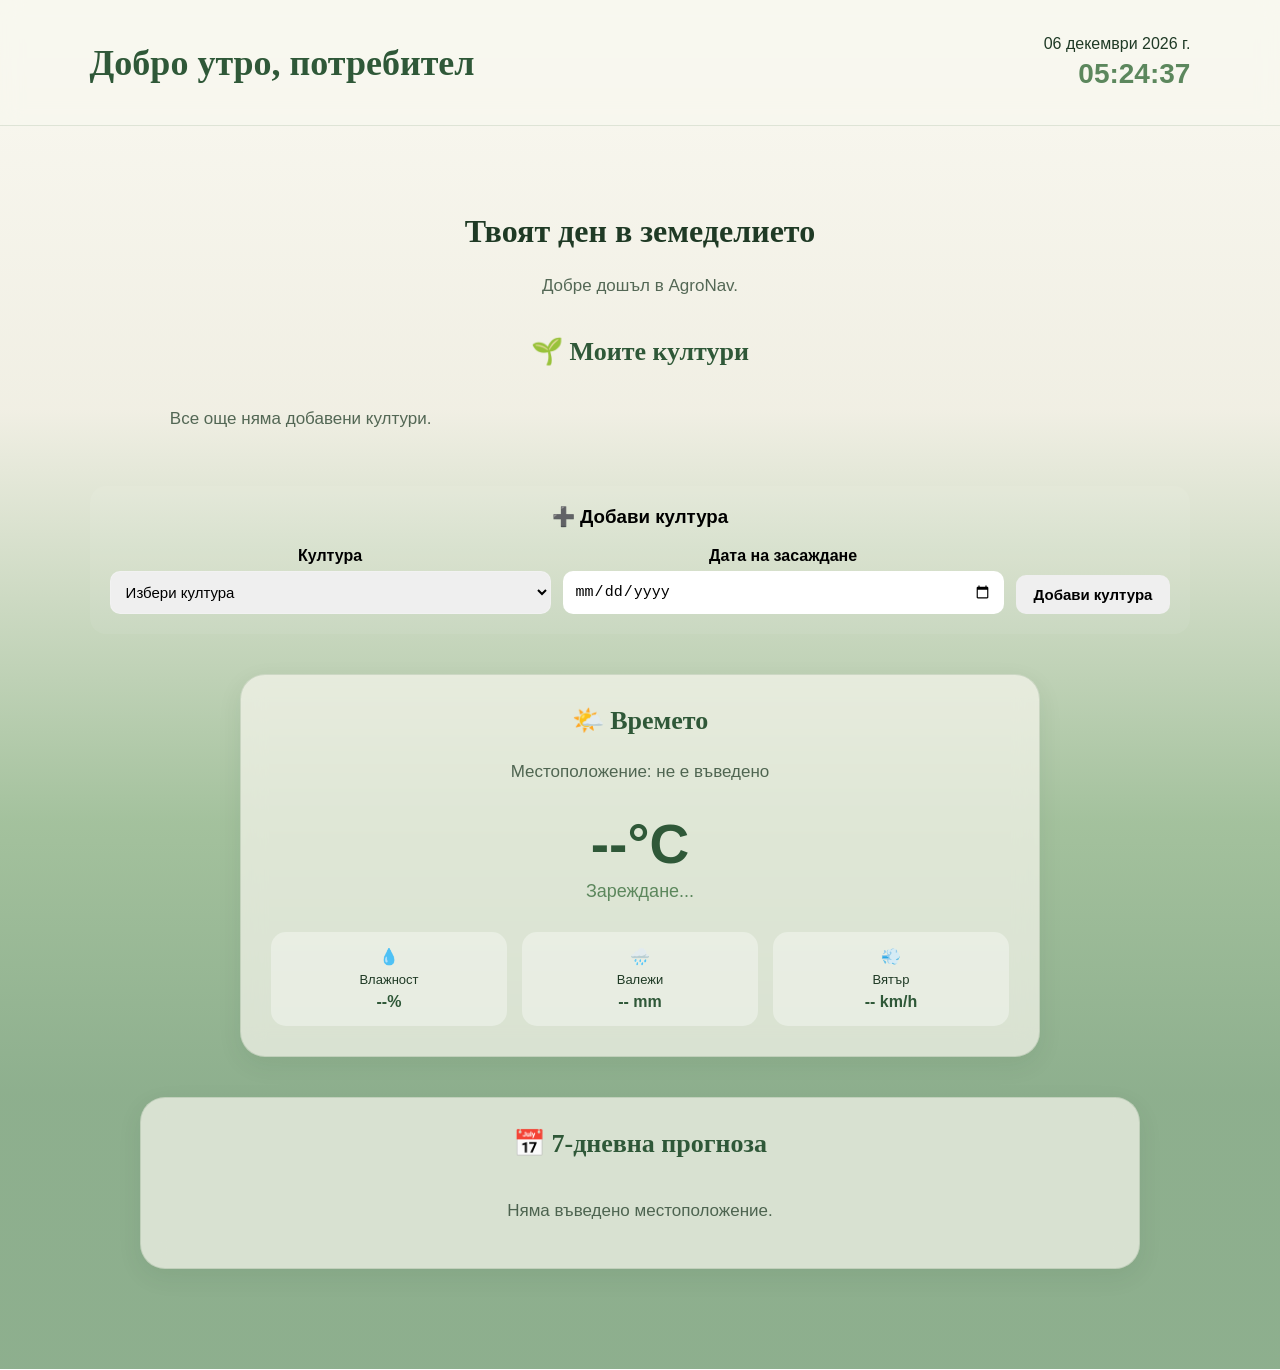
==== commit 6fe56c8c: "Update dashboard.html" ====
--- a/dashboard.html
+++ b/dashboard.html
@@ -1,485 +1,602 @@
 <!DOCTYPE html>
+
 <html lang="bg">
 
 <head>
 
-    <meta charset="UTF-8">
-
-    <meta
-        name="viewport"
-        content="width=device-width, initial-scale=1.0"
+<meta charset="UTF-8">
+
+<meta
+    name="viewport"
+    content="width=device-width, initial-scale=1.0"
+>
+
+<title>AgroNav - Начало</title>
+
+<link
+    rel="stylesheet"
+    href="../style.css"
+>
+
+<style>
+
+    .add-crop-section {
+        margin-top: 25px;
+        padding: 20px;
+        border-radius: 16px;
+        background: rgba(255, 255, 255, 0.06);
+    }
+
+    .add-crop-section h3 {
+        margin-top: 0;
+    }
+
+    .add-crop-form {
+        display: flex;
+        flex-wrap: wrap;
+        gap: 12px;
+        align-items: end;
+    }
+
+    .add-crop-field {
+        display: flex;
+        flex-direction: column;
+        gap: 6px;
+        flex: 1;
+        min-width: 180px;
+    }
+
+    .add-crop-field label {
+        font-weight: 600;
+    }
+
+    .add-crop-field select,
+    .add-crop-field input {
+        padding: 11px;
+        border-radius: 10px;
+        border: 1px solid rgba(255, 255, 255, 0.2);
+        font-size: 15px;
+    }
+
+    .add-crop-button {
+        padding: 11px 18px;
+        border: none;
+        border-radius: 10px;
+        cursor: pointer;
+        font-size: 15px;
+        font-weight: 600;
+    }
+
+    .crop-date-info {
+        margin-top: 12px;
+        padding: 12px;
+        border-radius: 10px;
+        background: rgba(255, 255, 255, 0.05);
+    }
+
+    .crop-age {
+        font-weight: 600;
+    }
+
+    .crop-date-control {
+        margin-top: 20px;
+        padding: 16px;
+        border-radius: 12px;
+        background: rgba(255, 255, 255, 0.05);
+    }
+
+    .crop-date-control label {
+        display: block;
+        margin-bottom: 8px;
+        font-weight: 600;
+    }
+
+    .crop-date-control input {
+        padding: 10px;
+        border-radius: 8px;
+        border: 1px solid rgba(255, 255, 255, 0.2);
+        font-size: 15px;
+        margin-right: 8px;
+    }
+
+    .crop-date-control button {
+        padding: 10px 15px;
+        border: none;
+        border-radius: 8px;
+        cursor: pointer;
+        font-weight: 600;
+    }
+
+    .crop-date-message {
+        display: block;
+        margin-top: 10px;
+        font-weight: 600;
+    }
+
+    .crop-status {
+        margin-top: 5px;
+    }
+
+    .crop-stage-box {
+        margin-top: 20px;
+        padding: 16px;
+        border-radius: 12px;
+        background: rgba(255, 255, 255, 0.05);
+    }
+
+    .crop-stage-box strong {
+        display: block;
+        margin-bottom: 8px;
+    }
+
+    .crop-stage-name {
+        font-size: 18px;
+        font-weight: 700;
+        display: block;
+        margin-bottom: 6px;
+    }
+
+    .crop-stage-description {
+        display: block;
+        line-height: 1.5;
+    }
+
+    .crop-stage-progress {
+        margin-top: 14px;
+        width: 100%;
+        height: 10px;
+        border-radius: 20px;
+        overflow: hidden;
+        background: rgba(255, 255, 255, 0.12);
+    }
+
+    .crop-stage-progress-bar {
+        height: 100%;
+        width: 0%;
+        border-radius: 20px;
+        transition: width 0.4s ease;
+    }
+
+    .crop-stage-days {
+        display: block;
+        margin-top: 8px;
+        font-size: 14px;
+        opacity: 0.8;
+    }
+
+    .crop-stage-note {
+        display: block;
+        margin-top: 8px;
+        font-size: 13px;
+        opacity: 0.7;
+    }
+
+    @media (max-width: 600px) {
+
+        .add-crop-form {
+            flex-direction: column;
+            align-items: stretch;
+        }
+
+        .add-crop-field {
+            width: 100%;
+        }
+
+        .add-crop-button {
+            width: 100%;
+        }
+
+        .crop-date-control input,
+        .crop-date-control button {
+            width: 100%;
+            margin: 5px 0;
+        }
+
+    }
+
+</style>
+
+</head>
+
+<body>
+
+<div class="dashboard-header">
+
+    <div class="dashboard-greeting">
+        <h1 id="greeting"></h1>
+    </div>
+
+    <div class="dashboard-datetime">
+        <div id="date"></div>
+        <div id="clock"></div>
+    </div>
+
+</div>
+
+
+<div class="dashboard-content">
+
+    <h2 id="dashboard-title">
+        Твоят ден в земеделието
+    </h2>
+
+    <p id="profile-description"></p>
+
+
+    <div class="crops-section">
+
+        <h3>
+            🌱 Моите култури
+        </h3>
+
+        <div
+            id="crops-list"
+            class="crops-list"
+        ></div>
+
+    </div>
+
+
+    <div class="add-crop-section">
+
+        <h3>
+            ➕ Добави култура
+        </h3>
+
+        <form
+            id="add-crop-form"
+            class="add-crop-form"
+        >
+
+            <div class="add-crop-field">
+
+                <label for="new-crop">
+                    Култура
+                </label>
+
+                <select
+                    id="new-crop"
+                    required
+                >
+
+                    <option value="">
+                        Избери култура
+                    </option>
+
+                    <option value="домати">
+                        🍅 Домати
+                    </option>
+
+                    <option value="краставици">
+                        🥒 Краставици
+                    </option>
+
+                    <option value="пипер">
+                        🌶️ Пипер
+                    </option>
+
+                    <option value="царевица">
+                        🌽 Царевица
+                    </option>
+
+                    <option value="пшеница">
+                        🌾 Пшеница
+                    </option>
+
+                </select>
+
+            </div>
+
+
+            <div class="add-crop-field">
+
+                <label for="new-crop-date">
+
+                    <span id="crop-date-label">
+                        Дата на засаждане
+                    </span>
+
+                </label>
+
+                <input
+                    type="date"
+                    id="new-crop-date"
+                    required
+                >
+
+            </div>
+
+
+            <button
+                type="submit"
+                class="add-crop-button"
+            >
+                Добави култура
+            </button>
+
+        </form>
+
+    </div>
+
+
+    <div
+        id="crop-details"
+        class="crop-details"
+        style="display: none;"
     >
 
-    <title>AgroNav - Начало</title>
-
-    <link
-        rel="stylesheet"
-        href="../style.css"
-    >
-
-    <style>
-
-        .add-crop-section {
-
-            margin-top: 25px;
-            padding: 20px;
-            border-radius: 16px;
-            background: rgba(255, 255, 255, 0.06);
-
-        }
-
-
-        .add-crop-section h3 {
-
-            margin-top: 0;
-
-        }
-
-
-        .add-crop-form {
-
-            display: flex;
-            flex-wrap: wrap;
-            gap: 12px;
-            align-items: end;
-
-        }
-
-
-        .add-crop-field {
-
-            display: flex;
-            flex-direction: column;
-            gap: 6px;
-            flex: 1;
-            min-width: 180px;
-
-        }
-
-
-        .add-crop-field label {
-
-            font-weight: 600;
-
-        }
-
-
-        .add-crop-field select,
-        .add-crop-field input {
-
-            padding: 11px;
-            border-radius: 10px;
-            border: 1px solid rgba(255, 255, 255, 0.2);
-            font-size: 15px;
-
-        }
-
-
-        .add-crop-button {
-
-            padding: 11px 18px;
-            border: none;
-            border-radius: 10px;
-            cursor: pointer;
-            font-size: 15px;
-            font-weight: 600;
-
-        }
-
-
-        .crop-date-info {
-
-            margin-top: 12px;
-            padding: 12px;
-            border-radius: 10px;
-            background: rgba(255, 255, 255, 0.05);
-
-        }
-
-
-        .crop-age {
-
-            font-weight: 600;
-
-        }
-
-
-        .crop-status {
-
-            margin-top: 5px;
-
-        }
-
-
-        @media (max-width: 600px) {
-
-            .add-crop-form {
-
-                flex-direction: column;
-                align-items: stretch;
-
-            }
-
-
-            .add-crop-field {
-
-                width: 100%;
-
-            }
-
-
-            .add-crop-button {
-
-                width: 100%;
-
-            }
-
-        }
-
-    </style>
-
-</head>
-
-
-<body>
-
-
-    <!-- =========================
-         ЗАГЛАВНА ЧАСТ
-         ========================= -->
-
-    <div class="dashboard-header">
-
-        <div class="dashboard-greeting">
-
-            <h1 id="greeting"></h1>
-
+        <button
+            id="close-crop-details"
+            class="close-crop-details"
+        >
+            ✕
+        </button>
+
+
+        <div
+            class="crop-details-icon"
+            id="crop-details-icon"
+        >
+            🌱
         </div>
 
 
-        <div class="dashboard-datetime">
-
-            <div id="date"></div>
-
-            <div id="clock"></div>
+        <h2 id="crop-details-name">
+            Култура
+        </h2>
+
+
+        <p id="crop-details-description"></p>
+
+
+        <div class="crop-info-grid">
+
+
+            <div class="crop-info-box">
+
+                <strong>
+                    🌱 Засаждане / сеитба
+                </strong>
+
+                <span id="crop-planting">
+                    -
+                </span>
+
+            </div>
+
+
+            <div class="crop-info-box">
+
+                <strong>
+                    💧 Поливане
+                </strong>
+
+                <span id="crop-watering">
+                    -
+                </span>
+
+            </div>
+
+
+            <div class="crop-info-box">
+
+                <strong>
+                    🌡️ Температура
+                </strong>
+
+                <span id="crop-temperature">
+                    -
+                </span>
+
+            </div>
+
+
+            <div class="crop-info-box">
+
+                <strong>
+                    🧪 Торене
+                </strong>
+
+                <span id="crop-fertilizing">
+                    -
+                </span>
+
+            </div>
+
+
+            <div class="crop-info-box">
+
+                <strong>
+                    🐛 Болести и вредители
+                </strong>
+
+                <span id="crop-diseases">
+                    -
+                </span>
+
+            </div>
+
+
+            <div class="crop-info-box">
+
+                <strong>
+                    📅 Грижи
+                </strong>
+
+                <span id="crop-care">
+                    -
+                </span>
+
+            </div>
+
+
+            <div class="crop-info-box">
+
+                <strong>
+                    📆 Възраст на културата
+                </strong>
+
+                <span
+                    id="crop-age"
+                    class="crop-age"
+                >
+                    -
+                </span>
+
+            </div>
+
+
+            <div class="crop-stage-box">
+
+                <strong>
+                    🌿 Фаза на развитие
+                </strong>
+
+                <span
+                    id="crop-stage-name"
+                    class="crop-stage-name"
+                >
+                    -
+                </span>
+
+
+                <span
+                    id="crop-stage-description"
+                    class="crop-stage-description"
+                >
+                    -
+                </span>
+
+
+                <div class="crop-stage-progress">
+
+                    <div
+                        id="crop-stage-progress-bar"
+                        class="crop-stage-progress-bar"
+                    ></div>
+
+                </div>
+
+
+                <span
+                    id="crop-stage-days"
+                    class="crop-stage-days"
+                >
+                    -
+                </span>
+
+
+                <span class="crop-stage-note">
+                    Фазата е ориентировъчна и се изчислява според културата и времето от засаждането/сеитбата.
+                </span>
+
+            </div>
+
+
+            <div class="crop-date-control">
+
+                <label for="crop-details-date">
+
+                    <span id="details-date-label">
+                        Дата на засаждане
+                    </span>
+
+                </label>
+
+
+                <input
+                    type="date"
+                    id="crop-details-date"
+                >
+
+
+                <button
+                    type="button"
+                    id="save-crop-details-date"
+                >
+                    Запази датата
+                </button>
+
+
+                <span
+                    id="crop-date-message"
+                    class="crop-date-message"
+                ></span>
+
+            </div>
 
         </div>
 
-    </div>
-
-
-    <div class="dashboard-content">
-
-
-        <!-- =========================
-             ПРОФИЛ
-             ========================= -->
-
-        <h2 id="dashboard-title">
-
-            Твоят ден в земеделието
-
-        </h2>
-
-
-        <p id="profile-description"></p>
-
-
-        <!-- =========================
-             МОИТЕ КУЛТУРИ
-             ========================= -->
-
-        <div class="crops-section">
+
+        <div class="agro-recommendation">
 
             <h3>
-                🌱 Моите култури
+                🤖 AgroNav анализ
             </h3>
 
 
             <div
-                id="crops-list"
-                class="crops-list"
-            ></div>
-
-        </div>
-
-
-        <!-- =========================
-             ДОБАВИ КУЛТУРА
-             ========================= -->
-
-        <div class="add-crop-section">
-
-            <h3>
-                ➕ Добави култура
-            </h3>
-
-
-            <form
-                id="add-crop-form"
-                class="add-crop-form"
+                id="agro-status"
+                class="agro-status"
             >
-
-
-                <div class="add-crop-field">
-
-                    <label for="new-crop">
-                        Култура
-                    </label>
-
-
-                    <select
-                        id="new-crop"
-                        required
-                    >
-
-                        <option value="">
-                            Избери култура
-                        </option>
-
-
-                        <option value="домати">
-                            🍅 Домати
-                        </option>
-
-
-                        <option value="краставици">
-                            🥒 Краставици
-                        </option>
-
-
-                        <option value="пипер">
-                            🌶️ Пипер
-                        </option>
-
-
-                        <option value="царевица">
-                            🌽 Царевица
-                        </option>
-
-
-                        <option value="пшеница">
-                            🌾 Пшеница
-                        </option>
-
-                    </select>
-
+                Изчакване на метеорологичните данни...
+            </div>
+
+
+            <div class="agro-data">
+
+                <div>
+                    <strong>🌡️ Температура</strong>
+                    <span id="agro-temperature">--°C</span>
                 </div>
 
-
-                <div class="add-crop-field">
-
-                    <label for="new-crop-date">
-
-                        <span id="crop-date-label">
-                            Дата на засаждане
-                        </span>
-
-                    </label>
-
-
-                    <input
-                        type="date"
-                        id="new-crop-date"
-                        required
-                    >
-
+                <div>
+                    <strong>💧 Влажност</strong>
+                    <span id="agro-humidity">--%</span>
                 </div>
 
-
-                <button
-                    type="submit"
-                    class="add-crop-button"
-                >
-
-                    Добави култура
-
-                </button>
-
-            </form>
-
-        </div>
-
-
-        <!-- =========================
-             ПОДРОБНОСТИ ЗА КУЛТУРА
-             ========================= -->
-
-        <div
-            id="crop-details"
-            class="crop-details"
-            style="display: none;"
-        >
-
-
-            <button
-                id="close-crop-details"
-                class="close-crop-details"
+                <div>
+                    <strong>🌧️ Валежи</strong>
+                    <span id="agro-rain">-- mm</span>
+                </div>
+
+                <div>
+                    <strong>💨 Вятър</strong>
+                    <span id="agro-wind">-- km/h</span>
+                </div>
+
+                <div>
+                    <strong>🌦️ Следващи 48 ч.</strong>
+                    <span id="agro-forecast-rain">-- mm</span>
+                </div>
+
+                <div>
+                    <strong>☔ Вероятност</strong>
+                    <span id="agro-rain-probability">--%</span>
+                </div>
+
+            </div>
+
+
+            <div
+                id="agro-farm-data"
+                class="agro-farm-data"
+                style="display: none;"
             >
-                ✕
-            </button>
-
-
-            <div
-                class="crop-details-icon"
-                id="crop-details-icon"
-            >
-                🌱
-            </div>
-
-
-            <h2 id="crop-details-name">
-                Култура
-            </h2>
-
-
-            <p id="crop-details-description"></p>
-
-
-            <div class="crop-info-grid">
-
-
-                <div class="crop-info-box">
-
-                    <strong>
-                        🌱 Засаждане / сеитба
-                    </strong>
-
-                    <span id="crop-planting">
-                        -
-                    </span>
-
-                </div>
-
-
-                <div class="crop-info-box">
-
-                    <strong>
-                        💧 Поливане
-                    </strong>
-
-                    <span id="crop-watering">
-                        -
-                    </span>
-
-                </div>
-
-
-                <div class="crop-info-box">
-
-                    <strong>
-                        🌡️ Температура
-                    </strong>
-
-                    <span id="crop-temperature">
-                        -
-                    </span>
-
-                </div>
-
-
-                <div class="crop-info-box">
-
-                    <strong>
-                        🧪 Торене
-                    </strong>
-
-                    <span id="crop-fertilizing">
-                        -
-                    </span>
-
-                </div>
-
-
-                <div class="crop-info-box">
-
-                    <strong>
-                        🐛 Болести и вредители
-                    </strong>
-
-                    <span id="crop-diseases">
-                        -
-                    </span>
-
-                </div>
-
-
-                <div class="crop-info-box">
-
-                    <strong>
-                        📅 Грижи
-                    </strong>
-
-                    <span id="crop-care">
-                        -
-                    </span>
-
-                </div>
-
-
-                <div class="crop-info-box">
-
-                    <strong>
-                        📆 Възраст на културата
-                    </strong>
-
-                    <span
-                        id="crop-age"
-                        class="crop-age"
-                    >
-                        -
-                    </span>
-
-                </div>
-
-            </div>
-
-
-            <!-- =========================
-                 AGRO NAV АНАЛИЗ
-                 ========================= -->
-
-            <div class="agro-recommendation">
-
-
-                <h3>
-                    🤖 AgroNav анализ
-                </h3>
-
-
-                <div
-                    id="agro-status"
-                    class="agro-status"
-                >
-
-                    Изчакване на метеорологичните данни...
-
-                </div>
-
+
+                <h4>
+                    🚜 Допълнителни агрономични данни
+                </h4>
 
                 <div class="agro-data">
 
-
                     <div>
 
                         <strong>
-                            🌡️ Температура
+                            🌱 Почвена влажност
                         </strong>
 
-                        <span id="agro-temperature">
-                            --°C
-                        </span>
-
-                    </div>
-
-
-                    <div>
-
-                        <strong>
-                            💧 Влажност
-                        </strong>
-
-                        <span id="agro-humidity">
+                        <span id="agro-soil-moisture">
                             --%
                         </span>
 
@@ -489,731 +606,1160 @@
                     <div>
 
                         <strong>
-                            🌧️ Валежи
+                            💦 ET₀
                         </strong>
 
-                        <span id="agro-rain">
+                        <span id="agro-et0">
                             -- mm
                         </span>
 
                     </div>
 
-
-                    <div>
-
-                        <strong>
-                            💨 Вятър
-                        </strong>
-
-                        <span id="agro-wind">
-                            -- km/h
-                        </span>
-
+                </div>
+
+            </div>
+
+
+            <p id="agro-recommendation-text">
+                Изчакване на метеорологичните данни...
+            </p>
+
+        </div>
+
+    </div>
+
+
+    <div class="weather-card">
+
+        <h3>
+            🌤️ Времето
+        </h3>
+
+        <p
+            class="weather-location"
+            id="weather-location"
+        >
+            Местоположение: зареждане...
+        </p>
+
+        <div class="weather-main">
+
+            <span class="weather-temperature">
+                --°C
+            </span>
+
+            <span class="weather-condition">
+                Зареждане...
+            </span>
+
+        </div>
+
+        <div class="weather-details">
+
+            <div>
+                <strong>💧</strong>
+                <span>Влажност</span>
+                <b>--%</b>
+            </div>
+
+            <div>
+                <strong>🌧️</strong>
+                <span>Валежи</span>
+                <b>-- mm</b>
+            </div>
+
+            <div>
+                <strong>💨</strong>
+                <span>Вятър</span>
+                <b>-- km/h</b>
+            </div>
+
+        </div>
+
+    </div>
+
+
+    <div class="forecast-card">
+
+        <h3>
+            📅 7-дневна прогноза
+        </h3>
+
+        <div
+            class="forecast-list"
+            id="forecast-list"
+        >
+
+            <div class="forecast-day">
+
+                <strong>
+                    Зареждане...
+                </strong>
+
+            </div>
+
+        </div>
+
+    </div>
+
+</div>
+
+
+<script>
+
+    const profile =
+        localStorage.getItem(
+            "agronavProfile"
+        );
+
+
+    const dashboardTitle =
+        document.querySelector(
+            "#dashboard-title"
+        );
+
+
+    const profileDescription =
+        document.querySelector(
+            "#profile-description"
+        );
+
+
+    const cropDateLabel =
+        document.querySelector(
+            "#crop-date-label"
+        );
+
+
+    if (profile === "home") {
+
+        dashboardTitle.textContent =
+            "🌱 Твоята домашна градина";
+
+        profileDescription.textContent =
+            "Управлявай своите растения, поливане и грижи.";
+
+        cropDateLabel.textContent =
+            "Дата на засаждане";
+
+    }
+
+
+    else if (profile === "farm") {
+
+        dashboardTitle.textContent =
+            "🚜 Твоето стопанство";
+
+        profileDescription.textContent =
+            "Следи своите култури, полета и земеделски дейности.";
+
+        cropDateLabel.textContent =
+            "Дата на сеитба / засаждане";
+
+    }
+
+
+    else {
+
+        dashboardTitle.textContent =
+            "Твоят ден в земеделието";
+
+        profileDescription.textContent =
+            "Добре дошъл в AgroNav.";
+
+    }
+
+</script>
+
+
+<script>
+
+    const cropData = {
+
+        "домати": {
+
+            icon: "🍅",
+
+            description:
+                "Топлолюбива зеленчукова култура, която се нуждае от много светлина и равномерно поливане.",
+
+            planting:
+                "Обикновено след преминаване на опасността от слани.",
+
+            watering:
+                "Редовно и умерено. Избягвай продължително преовлажняване.",
+
+            temperature:
+                "Най-добър растеж приблизително при 20–30°C.",
+
+            fertilizing:
+                "Нуждае се от балансирано торене, особено по време на растеж и плододаване.",
+
+            diseases:
+                "Мана, брашнеста мана, листни въшки и други вредители.",
+
+            care:
+                "Следене на влагата, премахване на болни листа и подходящо подпиране на растенията."
+
+        },
+
+
+        "краставици": {
+
+            icon: "🥒",
+
+            description:
+                "Топлолюбива култура с висока нужда от вода и достатъчно слънчева светлина.",
+
+            planting:
+                "След затопляне на почвата и преминаване на опасността от слани.",
+
+            watering:
+                "Редовно поливане. Краставиците са чувствителни към недостиг на вода.",
+
+            temperature:
+                "Най-добър растеж приблизително при 20–30°C.",
+
+            fertilizing:
+                "Редовно подхранване по време на активен растеж и плододаване.",
+
+            diseases:
+                "Мана, брашнеста мана, листни въшки и акари.",
+
+            care:
+                "Следене на влагата, проветряване и редовно наблюдение за вредители."
+
+        },
+
+
+        "пипер": {
+
+            icon: "🌶️",
+
+            description:
+                "Топлолюбива зеленчукова култура, която се развива добре при топло и слънчево време.",
+
+            planting:
+                "След преминаване на опасността от слани.",
+
+            watering:
+                "Редовно, без прекомерно преовлажняване.",
+
+            temperature:
+                "Предпочита приблизително 20–30°C.",
+
+            fertilizing:
+                "Подходящо балансирано торене през вегетацията.",
+
+            diseases:
+                "Листни въшки, акари и различни гъбни заболявания.",
+
+            care:
+                "Редовно наблюдение, плевене и поддържане на равномерна почвена влажност."
+
+        },
+
+
+        "царевица": {
+
+            icon: "🌽",
+
+            description:
+                "Важна полска култура, която се нуждае от достатъчно топлина, вода и хранителни вещества.",
+
+            planting:
+                "Когато почвата се затопли достатъчно и рискът от слани е минимален.",
+
+            watering:
+                "Особено важна е влагата през критичните фази на развитие.",
+
+            temperature:
+                "Развива се добре при топло време.",
+
+            fertilizing:
+                "Азотното хранене е особено важно за добър растеж.",
+
+            diseases:
+                "Телени червеи, царевичен стъблопробивач и различни гъбни заболявания.",
+
+            care:
+                "Контрол на плевели, наблюдение за вредители и осигуряване на достатъчно вода."
+
+        },
+
+
+        "пшеница": {
+
+            icon: "🌾",
+
+            description:
+                "Основна житна култура, при която правилният момент на сеитба и доброто хранене са ключови.",
+
+            planting:
+                "Сеитбеният период зависи от сорта, региона и конкретните агроклиматични условия.",
+
+            watering:
+                "Зависи от валежите, почвата и фазата на развитие.",
+
+            temperature:
+                "Оптималните условия се различават според фазата на развитие.",
+
+            fertilizing:
+                "Азотното хранене е важно за добива, но трябва да се съобрази с почвата.",
+
+            diseases:
+                "Ръжди, брашнеста мана, септориоза и други заболявания.",
+
+            care:
+                "Наблюдение на посева, плевели, болести, вредители и хранителен статус."
+
+        }
+
+    };
+
+
+    const cropStages = {
+
+        "домати": [
+
+            {
+                max: 14,
+                name: "🌱 Начален растеж",
+                description:
+                    "Растението се установява и започва активно развитие.",
+                next: 15
+            },
+
+            {
+                max: 35,
+                name: "🌿 Вегетативен растеж",
+                description:
+                    "Развиват се стъблото, листата и кореновата система.",
+                next: 36
+            },
+
+            {
+                max: 55,
+                name: "🌼 Цъфтеж",
+                description:
+                    "Започва образуване и развитие на цветовете.",
+                next: 56
+            },
+
+            {
+                max: 85,
+                name: "🍅 Плододаване",
+                description:
+                    "Формират се и нарастват плодовете.",
+                next: 86
+            },
+
+            {
+                max: Infinity,
+                name: "🔴 Узряване",
+                description:
+                    "Плодовете преминават към узряване и прибиране.",
+                next: null
+            }
+
+        ],
+
+
+        "краставици": [
+
+            {
+                max: 10,
+                name: "🌱 Поникване и установяване",
+                description:
+                    "Културата се установява и започва начален растеж.",
+                next: 11
+            },
+
+            {
+                max: 30,
+                name: "🌿 Вегетативен растеж",
+                description:
+                    "Развиват се листата, стъблата и кореновата система.",
+                next: 31
+            },
+
+            {
+                max: 45,
+                name: "🌼 Цъфтеж",
+                description:
+                    "Започва активен цъфтеж и образуване на завръзи.",
+                next: 46
+            },
+
+            {
+                max: 70,
+                name: "🥒 Плододаване",
+                description:
+                    "Плодовете се формират и нарастват.",
+                next: 71
+            },
+
+            {
+                max: Infinity,
+                name: "🥒 Масово плододаване",
+                description:
+                    "Културата е в напреднал период на плододаване.",
+                next: null
+            }
+
+        ],
+
+
+        "пипер": [
+
+            {
+                max: 20,
+                name: "🌱 Начален растеж",
+                description:
+                    "Растенията се установяват след засаждането.",
+                next: 21
+            },
+
+            {
+                max: 50,
+                name: "🌿 Вегетативен растеж",
+                description:
+                    "Развиват се стъблата, листата и корените.",
+                next: 51
+            },
+
+            {
+                max: 70,
+                name: "🌼 Цъфтеж",
+                description:
+                    "Формират се цветовете и първите завръзи.",
+                next: 71
+            },
+
+            {
+                max: 100,
+                name: "🌶️ Плододаване",
+                description:
+                    "Плодовете нарастват и се развиват.",
+                next: 101
+            },
+
+            {
+                max: Infinity,
+                name: "🔴 Узряване",
+                description:
+                    "Плодовете преминават към узряване.",
+                next: null
+            }
+
+        ],
+
+
+        "царевица": [
+
+            {
+                max: 10,
+                name: "🌱 Поникване",
+                description:
+                    "Семената поникват и растенията се установяват.",
+                next: 11
+            },
+
+            {
+                max: 35,
+                name: "🌿 Вегетативен растеж",
+                description:
+                    "Бързо развитие на листата и стъблото.",
+                next: 36
+            },
+
+            {
+                max: 55,
+                name: "🌼 Цъфтеж и опрашване",
+                description:
+                    "Критичен период за формиране на добива.",
+                next: 56
+            },
+
+            {
+                max: 90,
+                name: "🌽 Наливане на зърното",
+                description:
+                    "Зърната се формират и натрупват сухо вещество.",
+                next: 91
+            },
+
+            {
+                max: Infinity,
+                name: "🌾 Узряване",
+                description:
+                    "Зърното преминава към физиологична и технологична зрялост.",
+                next: null
+            }
+
+        ],
+
+
+        "пшеница": [
+
+            {
+                max: 20,
+                name: "🌱 Поникване",
+                description:
+                    "Семената поникват и растенията се установяват.",
+                next: 21
+            },
+
+            {
+                max: 60,
+                name: "🌿 Начален вегетативен растеж",
+                description:
+                    "Развиват се листата и кореновата система.",
+                next: 61
+            },
+
+            {
+                max: 150,
+                name: "🌿 Братене и развитие",
+                description:
+                    "Формират се братя и растенията развиват надземната си маса.",
+                next: 151
+            },
+
+            {
+                max: 210,
+                name: "🌾 Вретенене и изкласяване",
+                description:
+                    "Посевът преминава към репродуктивно развитие.",
+                next: 211
+            },
+
+            {
+                max: 250,
+                name: "🌼 Цъфтеж и наливане",
+                description:
+                    "Формира се и се налива зърното.",
+                next: 251
+            },
+
+            {
+                max: Infinity,
+                name: "🌾 Узряване",
+                description:
+                    "Зърното преминава към узряване и прибиране.",
+                next: null
+            }
+
+        ]
+
+    };
+
+
+    let cropDates =
+        JSON.parse(
+            localStorage.getItem(
+                "agronavCropDates"
+            ) || "{}"
+        );
+
+
+    function getTodayISO() {
+
+        const today = new Date();
+
+        return (
+            today.getFullYear() +
+            "-" +
+            String(
+                today.getMonth() + 1
+            ).padStart(2, "0") +
+            "-" +
+            String(
+                today.getDate()
+            ).padStart(2, "0")
+        );
+
+    }
+
+
+    function formatCropDate(dateString) {
+
+        if (!dateString) {
+            return "-";
+        }
+
+        const parts =
+            dateString.split("-");
+
+        if (parts.length !== 3) {
+            return dateString;
+        }
+
+        return (
+            parts[2] +
+            "." +
+            parts[1] +
+            "." +
+            parts[0]
+        );
+
+    }
+
+
+    function getCropAge(dateString) {
+
+        if (!dateString) {
+            return null;
+        }
+
+        const parts =
+            dateString.split("-");
+
+        if (parts.length !== 3) {
+            return null;
+        }
+
+        const plantingDate =
+            new Date(
+                Number(parts[0]),
+                Number(parts[1]) - 1,
+                Number(parts[2])
+            );
+
+        const today =
+            new Date();
+
+        const todayStart =
+            new Date(
+                today.getFullYear(),
+                today.getMonth(),
+                today.getDate()
+            );
+
+        const difference =
+            todayStart.getTime() -
+            plantingDate.getTime();
+
+        return Math.floor(
+            difference /
+            (
+                1000 *
+                60 *
+                60 *
+                24
+            )
+        );
+
+    }
+
+
+    function getCropAgeText(dateString) {
+
+        const days =
+            getCropAge(
+                dateString
+            );
+
+        const action =
+            profile === "farm"
+                ? "сеитбата/засаждането"
+                : "засаждането";
+
+        if (days === null) {
+            return "Няма въведена дата.";
+        }
+
+        if (days < 0) {
+            return "Датата е в бъдещето.";
+        }
+
+        if (days === 0) {
+            return "Днес е денят на " + action + ".";
+        }
+
+        if (days === 1) {
+            return "1 ден от " + action + ".";
+        }
+
+        return (
+            days +
+            " дни от " +
+            action +
+            "."
+        );
+
+    }
+
+
+    function getCropStage(
+        cropName,
+        dateString
+    ) {
+
+        const cropKey =
+            cropName
+                .toLowerCase()
+                .trim();
+
+        const stages =
+            cropStages[
+                cropKey
+            ];
+
+        const age =
+            getCropAge(
+                dateString
+            );
+
+        if (
+            !stages ||
+            age === null ||
+            age < 0
+        ) {
+
+            return null;
+
+        }
+
+        for (
+            let i = 0;
+            i < stages.length;
+            i++
+        ) {
+
+            if (
+                age <=
+                stages[i].max
+            ) {
+
+                const stage =
+                    stages[i];
+
+                const previousMax =
+                    i === 0
+                        ? 0
+                        : stages[i - 1].max + 1;
+
+                let progress;
+
+                if (
+                    stage.max === Infinity
+                ) {
+
+                    progress = 100;
+
+                }
+
+                else {
+
+                    const duration =
+                        stage.max -
+                        previousMax +
+                        1;
+
+                    const elapsed =
+                        age -
+                        previousMax +
+                        1;
+
+                    progress =
+                        Math.round(
+                            (
+                                elapsed /
+                                duration
+                            ) *
+                            100
+                        );
+
+                }
+
+                progress =
+                    Math.max(
+                        0,
+                        Math.min(
+                            100,
+                            progress
+                        )
+                    );
+
+                return {
+
+                    name:
+                        stage.name,
+
+                    description:
+                        stage.description,
+
+                    progress:
+                        progress,
+
+                    age:
+                        age,
+
+                    next:
+                        stage.next
+
+                };
+
+            }
+
+        }
+
+        return null;
+
+    }
+
+
+    function renderCropStage(
+        cropName,
+        dateString
+    ) {
+
+        const stage =
+            getCropStage(
+                cropName,
+                dateString
+            );
+
+        const stageName =
+            document.querySelector(
+                "#crop-stage-name"
+            );
+
+        const stageDescription =
+            document.querySelector(
+                "#crop-stage-description"
+            );
+
+        const stageProgress =
+            document.querySelector(
+                "#crop-stage-progress-bar"
+            );
+
+        const stageDays =
+            document.querySelector(
+                "#crop-stage-days"
+            );
+
+        if (!stage) {
+
+            stageName.textContent =
+                "Няма достатъчно данни";
+
+            stageDescription.textContent =
+                "Въведи валидна дата на засаждане или сеитба.";
+
+            stageProgress.style.width =
+                "0%";
+
+            stageDays.textContent =
+                "-";
+
+            return;
+
+        }
+
+        stageName.textContent =
+            stage.name;
+
+        stageDescription.textContent =
+            stage.description;
+
+        stageProgress.style.width =
+            stage.progress + "%";
+
+        if (
+            stage.next !== null
+        ) {
+
+            stageDays.textContent =
+                "Ден " +
+                stage.age +
+                " • Ориентировъчен прогрес на фазата: " +
+                stage.progress +
+                "%";
+
+        }
+
+        else {
+
+            stageDays.textContent =
+                "Ден " +
+                stage.age +
+                " • Напреднала фаза на развитие";
+
+        }
+
+    }
+
+
+    function renderCrops() {
+
+        const cropsList =
+            document.querySelector(
+                "#crops-list"
+            );
+
+        cropsList.innerHTML =
+            "";
+
+        const savedCrops =
+            localStorage.getItem(
+                "agronavCrops"
+            ) || "";
+
+        if (!savedCrops) {
+
+            cropsList.innerHTML =
+                "<p>Все още няма добавени култури.</p>";
+
+            return;
+
+        }
+
+        const crops =
+            savedCrops
+                .split(",")
+                .map(
+                    crop =>
+                        crop.trim()
+                )
+                .filter(
+                    crop =>
+                        crop !== ""
+                );
+
+        const uniqueCrops =
+            [
+                ...new Set(
+                    crops.map(
+                        crop =>
+                            crop.toLowerCase()
+                    )
+                )
+            ];
+
+        uniqueCrops.forEach(
+            function(cropKey) {
+
+                const displayName =
+                    crops.find(
+                        crop =>
+                            crop.toLowerCase() ===
+                            cropKey
+                    ) ||
+                    cropKey;
+
+                const crop =
+                    cropData[
+                        cropKey
+                    ];
+
+                const cropCard =
+                    document.createElement(
+                        "div"
+                    );
+
+                cropCard.className =
+                    "crop-card";
+
+                cropCard.setAttribute(
+                    "data-crop",
+                    cropKey
+                );
+
+                const savedDate =
+                    cropDates[
+                        cropKey
+                    ];
+
+                let statusText =
+                    "Натисни за подробности";
+
+                if (savedDate) {
+
+                    const age =
+                        getCropAge(
+                            savedDate
+                        );
+
+                    const action =
+                        profile === "farm"
+                            ? "Сеитба/засаждане"
+                            : "Засаждане";
+
+                    if (age === 0) {
+
+                        statusText =
+                            action +
+                            ": днес";
+
+                    }
+
+                    else if (age === 1) {
+
+                        statusText =
+                            action +
+                            " преди 1 ден";
+
+                    }
+
+                    else if (age > 1) {
+
+                        statusText =
+                            action +
+                            " преди " +
+                            age +
+                            " дни";
+
+                    }
+
+                    const stage =
+                        getCropStage(
+                            displayName,
+                            savedDate
+                        );
+
+                    if (stage) {
+
+                        statusText +=
+                            "<br>" +
+                            stage.name;
+
+                    }
+
+                }
+
+                cropCard.innerHTML = `
+
+                    <div class="crop-icon">
+                        ${
+                            crop
+                                ? crop.icon
+                                : "🌱"
+                        }
                     </div>
 
-
-                    <div>
-
-                        <strong>
-                            🌦️ Следващи 48 ч.
-                        </strong>
-
-                        <span id="agro-forecast-rain">
-                            -- mm
-                        </span>
-
+                    <div class="crop-name">
+                        ${displayName}
                     </div>
 
-
-                    <div>
-
-                        <strong>
-                            ☔ Вероятност
-                        </strong>
-
-                        <span id="agro-rain-probability">
-                            --%
-                        </span>
-
+                    <div class="crop-status">
+                        ${statusText}
                     </div>
 
-                </div>
-
-
-                <!-- =========================
-                     САМО ЗА СТОПАНСТВО
-                     ========================= -->
-
-                <div
-                    id="agro-farm-data"
-                    class="agro-farm-data"
-                    style="display: none;"
-                >
-
-
-                    <h4>
-                        🚜 Допълнителни агрономични данни
-                    </h4>
-
-
-                    <div class="agro-data">
-
-
-                        <div>
-
-                            <strong>
-                                🌱 Почвена влажност
-                            </strong>
-
-                            <span id="agro-soil-moisture">
-                                --%
-                            </span>
-
-                        </div>
-
-
-                        <div>
-
-                            <strong>
-                                💦 ET₀
-                            </strong>
-
-                            <span id="agro-et0">
-                                -- mm
-                            </span>
-
-                        </div>
-
-                    </div>
-
-                </div>
-
-
-                <p id="agro-recommendation-text">
-
-                    Изчакване на метеорологичните данни...
-
-                </p>
-
-            </div>
-
-        </div>
-
-
-        <!-- =========================
-             ТЕКУЩО ВРЕМЕ
-             ========================= -->
-
-        <div class="weather-card">
-
-
-            <h3>
-                🌤️ Времето
-            </h3>
-
-
-            <p
-                class="weather-location"
-                id="weather-location"
-            >
-                Местоположение: зареждане...
-            </p>
-
-
-            <div class="weather-main">
-
-                <span class="weather-temperature">
-                    --°C
-                </span>
-
-
-                <span class="weather-condition">
-                    Зареждане...
-                </span>
-
-            </div>
-
-
-            <div class="weather-details">
-
-
-                <div>
-
-                    <strong>💧</strong>
-
-                    <span>
-                        Влажност
-                    </span>
-
-                    <b>
-                        --%
-                    </b>
-
-                </div>
-
-
-                <div>
-
-                    <strong>🌧️</strong>
-
-                    <span>
-                        Валежи
-                    </span>
-
-                    <b>
-                        -- mm
-                    </b>
-
-                </div>
-
-
-                <div>
-
-                    <strong>💨</strong>
-
-                    <span>
-                        Вятър
-                    </span>
-
-                    <b>
-                        -- km/h
-                    </b>
-
-                </div>
-
-            </div>
-
-        </div>
-
-
-        <!-- =========================
-             7-ДНЕВНА ПРОГНОЗА
-             ========================= -->
-
-        <div class="forecast-card">
-
-
-            <h3>
-                📅 7-дневна прогноза
-            </h3>
-
-
-            <div
-                class="forecast-list"
-                id="forecast-list"
-            >
-
-                <div class="forecast-day">
-
-                    <strong>
-                        Зареждане...
-                    </strong>
-
-                </div>
-
-            </div>
-
-        </div>
-
-    </div>
-
-
-    <!-- =========================
-         ПРОФИЛ
-         ========================= -->
-
-    <script>
-
-        const profile =
-            localStorage.getItem(
-                "agronavProfile"
-            );
-
-
-        const dashboardTitle =
-            document.querySelector(
-                "#dashboard-title"
-            );
-
-
-        const profileDescription =
-            document.querySelector(
-                "#profile-description"
-            );
-
-
-        const cropDateLabel =
-            document.querySelector(
-                "#crop-date-label"
-            );
-
-
-        if (profile === "home") {
-
-            dashboardTitle.textContent =
-                "🌱 Твоята домашна градина";
-
-
-            profileDescription.textContent =
-                "Управлявай своите растения, поливане и грижи.";
-
-
-            cropDateLabel.textContent =
-                "Дата на засаждане";
-
-        }
-
-
-        else if (profile === "farm") {
-
-            dashboardTitle.textContent =
-                "🚜 Твоето стопанство";
-
-
-            profileDescription.textContent =
-                "Следи своите култури, полета и земеделски дейности.";
-
-
-            cropDateLabel.textContent =
-                "Дата на сеитба / засаждане";
-
-        }
-
-
-        else {
-
-            dashboardTitle.textContent =
-                "Твоят ден в земеделието";
-
-
-            profileDescription.textContent =
-                "Добре дошъл в AgroNav.";
-
-        }
-
-    </script>
-
-
-    <!-- =========================
-         КУЛТУРИ
-         ========================= -->
-
-    <script>
-
-        const cropData = {
-
-
-            "домати": {
-
-                icon: "🍅",
-
-                description:
-                    "Топлолюбива зеленчукова култура, която се нуждае от много светлина и равномерно поливане.",
-
-                planting:
-                    "Обикновено след преминаване на опасността от слани.",
-
-                watering:
-                    "Редовно и умерено. Избягвай продължително преовлажняване.",
-
-                temperature:
-                    "Най-добър растеж приблизително при 20–30°C.",
-
-                fertilizing:
-                    "Нуждае се от балансирано торене, особено по време на растеж и плододаване.",
-
-                diseases:
-                    "Мана, брашнеста мана, листни въшки и други вредители.",
-
-                care:
-                    "Следене на влагата, премахване на болни листа и подходящо подпиране на растенията."
-
-            },
-
-
-            "краставици": {
-
-                icon: "🥒",
-
-                description:
-                    "Топлолюбива култура с висока нужда от вода и достатъчно слънчева светлина.",
-
-                planting:
-                    "След затопляне на почвата и преминаване на опасността от слани.",
-
-                watering:
-                    "Редовно поливане. Краставиците са чувствителни към недостиг на вода.",
-
-                temperature:
-                    "Най-добър растеж приблизително при 20–30°C.",
-
-                fertilizing:
-                    "Редовно подхранване по време на активен растеж и плододаване.",
-
-                diseases:
-                    "Мана, брашнеста мана, листни въшки и акари.",
-
-                care:
-                    "Следене на влагата, проветряване и редовно наблюдение за вредители."
-
-            },
-
-
-            "пипер": {
-
-                icon: "🌶️",
-
-                description:
-                    "Топлолюбива зеленчукова култура, която се развива добре при топло и слънчево време.",
-
-                planting:
-                    "След преминаване на опасността от слани.",
-
-                watering:
-                    "Редовно, без прекомерно преовлажняване.",
-
-                temperature:
-                    "Предпочита приблизително 20–30°C.",
-
-                fertilizing:
-                    "Подходящо балансирано торене през вегетацията.",
-
-                diseases:
-                    "Листни въшки, акари и различни гъбни заболявания.",
-
-                care:
-                    "Редовно наблюдение, плевене и поддържане на равномерна почвена влажност."
-
-            },
-
-
-            "царевица": {
-
-                icon: "🌽",
-
-                description:
-                    "Важна полска култура, която се нуждае от достатъчно топлина, вода и хранителни вещества.",
-
-                planting:
-                    "Когато почвата се затопли достатъчно и рискът от слани е минимален.",
-
-                watering:
-                    "Особено важна е влагата през критичните фази на развитие.",
-
-                temperature:
-                    "Развива се добре при топло време.",
-
-                fertilizing:
-                    "Азотното хранене е особено важно за добър растеж.",
-
-                diseases:
-                    "Телени червеи, царевичен стъблопробивач и различни гъбни заболявания.",
-
-                care:
-                    "Контрол на плевели, наблюдение за вредители и осигуряване на достатъчно вода."
-
-            },
-
-
-            "пшеница": {
-
-                icon: "🌾",
-
-                description:
-                    "Основна житна култура, при която правилният момент на сеитба и доброто хранене са ключови.",
-
-                planting:
-                    "Сеитбеният период зависи от сорта, региона и конкретните агроклиматични условия.",
-
-                watering:
-                    "Зависи от валежите, почвата и фазата на развитие.",
-
-                temperature:
-                    "Оптималните условия се различават според фазата на развитие.",
-
-                fertilizing:
-                    "Азотното хранене е важно за добива, но трябва да се съобрази с почвата.",
-
-                diseases:
-                    "Ръжди, брашнеста мана, септориоза и други заболявания.",
-
-                care:
-                    "Наблюдение на посева, плевели, болести, вредители и хранителен статус."
-
-            }
-
-        };
-
-
-        /* =========================
-           ДАТИ НА КУЛТУРИТЕ
-           ========================= */
-
-        let cropDates =
-            JSON.parse(
-                localStorage.getItem(
-                    "agronavCropDates"
-                ) || "{}"
-            );
-
-
-        /* =========================
-           ДНЕШНА ДАТА
-           ========================= */
-
-        function getTodayISO() {
-
-            const today =
-                new Date();
-
-
-            const year =
-                today.getFullYear();
-
-
-            const month =
-                String(
-                    today.getMonth() + 1
-                ).padStart(
-                    2,
-                    "0"
+                `;
+
+                cropCard.addEventListener(
+                    "click",
+                    function() {
+
+                        openCropDetails(
+                            displayName
+                        );
+
+                    }
                 );
 
-
-            const day =
-                String(
-                    today.getDate()
-                ).padStart(
-                    2,
-                    "0"
+                cropsList.appendChild(
+                    cropCard
                 );
 
-
-            return (
-                year +
-                "-" +
-                month +
-                "-" +
-                day
-            );
-
-        }
-
-
-        /*
-         * Форматиране на дата
-         */
-
-        function formatCropDate(
-            dateString
-        ) {
-
-            if (!dateString) {
-
-                return "-";
-
-            }
-
-
-            const parts =
-                dateString.split("-");
-
+            }
+        );
+
+    }
+
+
+    renderCrops();
+
+
+    const addCropForm =
+        document.querySelector(
+            "#add-crop-form"
+        );
+
+    const newCropDate =
+        document.querySelector(
+            "#new-crop-date"
+        );
+
+    newCropDate.max =
+        getTodayISO();
+
+
+    addCropForm.addEventListener(
+        "submit",
+        function(event) {
+
+            event.preventDefault();
+
+            const cropSelect =
+                document.querySelector(
+                    "#new-crop"
+                );
+
+            const dateInput =
+                document.querySelector(
+                    "#new-crop-date"
+                );
+
+            const cropName =
+                cropSelect.value;
+
+            const plantingDate =
+                dateInput.value;
 
             if (
-                parts.length !== 3
-            ) {
-
-                return dateString;
-
-            }
-
-
-            return (
-                parts[2] +
-                "." +
-                parts[1] +
-                "." +
-                parts[0]
-            );
-
-        }
-
-
-        /*
-         * Изчисляване на възрастта
-         */
-
-        function getCropAge(
-            dateString
-        ) {
-
-            if (!dateString) {
-
-                return null;
-
-            }
-
-
-            const parts =
-                dateString.split("-");
-
+                !cropName ||
+                !plantingDate
+            ) {
+
+                alert(
+                    "Моля, избери култура и въведи дата."
+                );
+
+                return;
+
+            }
+
+            const age =
+                getCropAge(
+                    plantingDate
+                );
 
             if (
-                parts.length !== 3
-            ) {
-
-                return null;
-
-            }
-
-
-            const plantingDate =
-                new Date(
-                    Number(parts[0]),
-                    Number(parts[1]) - 1,
-                    Number(parts[2])
+                age !== null &&
+                age < 0
+            ) {
+
+                alert(
+                    "Датата не може да бъде в бъдещето."
                 );
 
-
-            const today =
-                new Date();
-
-
-            const todayStart =
-                new Date(
-                    today.getFullYear(),
-                    today.getMonth(),
-                    today.getDate()
-                );
-
-
-            const difference =
-                todayStart.getTime() -
-                plantingDate.getTime();
-
-
-            return Math.floor(
-                difference /
-                (
-                    1000 *
-                    60 *
-                    60 *
-                    24
+                return;
+
+            }
+
+            cropDates[
+                cropName.toLowerCase()
+            ] =
+                plantingDate;
+
+            localStorage.setItem(
+                "agronavCropDates",
+                JSON.stringify(
+                    cropDates
                 )
             );
 
-        }
-
-
-        /*
-         * Текст за възрастта
-         */
-
-        function getCropAgeText(
-            dateString
-        ) {
-
-            const days =
-                getCropAge(
-                    dateString
-                );
-
-
-            const isFarm =
-                profile === "farm";
-
-
-            const action =
-                isFarm
-                    ? "сеитбата"
-                    : "засаждането";
-
-
-            if (days === null) {
-
-                return "Няма въведена дата.";
-
-            }
-
-
-            if (days < 0) {
-
-                return "Датата е в бъдещето.";
-
-            }
-
-
-            if (days === 0) {
-
-                return (
-                    "Днес е денят на " +
-                    action +
-                    "."
-                );
-
-            }
-
-
-            if (days === 1) {
-
-                return (
-                    "1 ден от " +
-                    action +
-                    "."
-                );
-
-            }
-
-
-            return (
-                days +
-                " дни от " +
-                action +
-                "."
-            );
-
-        }
-
-
-        /*
-         * =========================
-         * ПОКАЗВАНЕ НА КУЛТУРИТЕ
-         * =========================
-         */
-
-        function renderCrops() {
-
-            const cropsList =
-                document.querySelector(
-                    "#crops-list"
-                );
-
-
-            cropsList.innerHTML =
-                "";
-
-
-            const savedCrops =
+            const existingCrops =
                 localStorage.getItem(
                     "agronavCrops"
                 ) || "";
 
-
-            if (!savedCrops) {
-
-                cropsList.innerHTML = `
-                    <p>
-                        Все още няма добавени култури.
-                    </p>
-                `;
-
-                return;
-
-            }
-
-
             const crops =
-                savedCrops
+                existingCrops
                     .split(",")
                     .map(
                         crop =>
@@ -1224,542 +1770,147 @@
                             crop !== ""
                     );
 
-
-            const uniqueCrops =
-                [
-                    ...new Set(
-                        crops.map(
-                            crop =>
-                                crop.toLowerCase()
-                        )
-                    )
-                ];
-
-
-            uniqueCrops.forEach(
-                function(cropKey) {
-
-
-                    const displayName =
-                        crops.find(
-                            crop =>
-                                crop.toLowerCase() ===
-                                cropKey
-                        ) ||
-                        cropKey;
-
-
-                    const crop =
-                        cropData[
-                            cropKey
-                        ];
-
-
-                    const cropCard =
-                        document.createElement(
-                            "div"
-                        );
-
-
-                    cropCard.className =
-                        "crop-card";
-
-
-                    cropCard.setAttribute(
-                        "data-crop",
-                        cropKey
-                    );
-
-
-                    const savedDate =
-                        cropDates[
-                            cropKey
-                        ];
-
-
-                    let statusText =
-                        "Натисни за подробности";
-
-
-                    if (savedDate) {
-
-                        const age =
-                            getCropAge(
-                                savedDate
-                            );
-
-
-                        const action =
-                            profile === "farm"
-                                ? "Сеитба"
-                                : "Засаждане";
-
-
-                        if (
-                            age === 0
-                        ) {
-
-                            statusText =
-                                action +
-                                ": днес";
-
-                        }
-
-                        else if (
-                            age === 1
-                        ) {
-
-                            statusText =
-                                action +
-                                " преди 1 ден";
-
-                        }
-
-                        else if (
-                            age > 1
-                        ) {
-
-                            statusText =
-                                action +
-                                " преди " +
-                                age +
-                                " дни";
-
-                        }
-
-                    }
-
-
-                    cropCard.innerHTML = `
-
-                        <div class="crop-icon">
-
-                            ${
-                                crop
-                                    ? crop.icon
-                                    : "🌱"
-                            }
-
-                        </div>
-
-
-                        <div class="crop-name">
-
-                            ${displayName}
-
-                        </div>
-
-
-                        <div class="crop-status">
-
-                            ${statusText}
-
-                        </div>
-
-                    `;
-
-
-                    cropCard.addEventListener(
-                        "click",
-                        function() {
-
-                            openCropDetails(
-                                displayName
-                            );
-
-                        }
-                    );
-
-
-                    cropsList.appendChild(
-                        cropCard
-                    );
-
-                }
+            const alreadyExists =
+                crops.some(
+                    crop =>
+                        crop.toLowerCase() ===
+                        cropName.toLowerCase()
+                );
+
+            if (!alreadyExists) {
+
+                crops.push(
+                    cropName
+                );
+
+                localStorage.setItem(
+                    "agronavCrops",
+                    crops.join(", ")
+                );
+
+            }
+
+            renderCrops();
+
+            cropSelect.value =
+                "";
+
+            dateInput.value =
+                "";
+
+            alert(
+                "Културата е запазена успешно."
             );
 
         }
-
-
-        renderCrops();
-
-
-        /*
-         * =========================
-         * ДОБАВЯНЕ НА КУЛТУРА
-         * =========================
-         */
-
-        const addCropForm =
+    );
+
+
+    function openCropDetails(
+        cropName
+    ) {
+
+        const crop =
+            cropData[
+                cropName.toLowerCase()
+            ];
+
+        const details =
             document.querySelector(
-                "#add-crop-form"
+                "#crop-details"
             );
 
-
-        const newCropDate =
+        const cropDate =
+            cropDates[
+                cropName.toLowerCase()
+            ];
+
+        const cropDateInput =
             document.querySelector(
-                "#new-crop-date"
+                "#crop-details-date"
             );
 
-
-        /*
-         * Не позволяваме бъдеща дата
-         * още в самия календар.
-         */
-
-        newCropDate.max =
+        const cropDateMessage =
+            document.querySelector(
+                "#crop-date-message"
+            );
+
+        const detailsDateLabel =
+            document.querySelector(
+                "#details-date-label"
+            );
+
+        cropDateInput.max =
             getTodayISO();
 
-
-        addCropForm.addEventListener(
-            "submit",
-            function(event) {
-
-                event.preventDefault();
-
-
-                const cropSelect =
-                    document.querySelector(
-                        "#new-crop"
-                    );
-
-
-                const dateInput =
-                    document.querySelector(
-                        "#new-crop-date"
-                    );
-
-
-                const cropName =
-                    cropSelect.value;
-
-
-                const plantingDate =
-                    dateInput.value;
-
-
-                if (
-                    !cropName ||
-                    !plantingDate
-                ) {
-
-                    alert(
-                        "Моля, избери култура и въведи дата."
-                    );
-
-                    return;
-
-                }
-
-
-                const age =
-                    getCropAge(
-                        plantingDate
-                    );
-
-
-                if (
-                    age !== null &&
-                    age < 0
-                ) {
-
-                    alert(
-                        "Датата не може да бъде в бъдещето."
-                    );
-
-                    return;
-
-                }
-
-
-                /*
-                 * Запазваме датата.
-                 */
-
-                cropDates[
-                    cropName.toLowerCase()
-                ] =
-                    plantingDate;
-
-
-                localStorage.setItem(
-                    "agronavCropDates",
-                    JSON.stringify(
-                        cropDates
-                    )
-                );
-
-
-                /*
-                 * Запазваме културата.
-                 */
-
-                const existingCrops =
-                    localStorage.getItem(
-                        "agronavCrops"
-                    ) || "";
-
-
-                const crops =
-                    existingCrops
-                        .split(",")
-                        .map(
-                            crop =>
-                                crop.trim()
-                        )
-                        .filter(
-                            crop =>
-                                crop !== ""
-                        );
-
-
-                const alreadyExists =
-                    crops.some(
-                        crop =>
-                            crop.toLowerCase() ===
-                            cropName.toLowerCase()
-                    );
-
-
-                if (!alreadyExists) {
-
-                    crops.push(
-                        cropName
-                    );
-
-
-                    localStorage.setItem(
-                        "agronavCrops",
-                        crops.join(", ")
-                    );
-
-                }
-
-
-                /*
-                 * Обновяваме картите.
-                 */
-
-                renderCrops();
-
-
-                /*
-                 * Почистваме формата.
-                 */
-
-                cropSelect.value =
-                    "";
-
-
-                dateInput.value =
-                    "";
-
-
-                alert(
-                    "Културата е запазена успешно."
-                );
-
-            }
-        );
-
-
-        /*
-         * =========================
-         * ПОДРОБНОСТИ
-         * =========================
-         */
-
-        function openCropDetails(
-            cropName
-        ) {
-
-            const crop =
-                cropData[
-                    cropName.toLowerCase()
-                ];
-
-
-            const details =
-                document.querySelector(
-                    "#crop-details"
-                );
-
-
-            const cropDate =
-                cropDates[
-                    cropName.toLowerCase()
-                ];
-
-
-            /*
-             * Ако културата няма подробни данни.
-             */
-
-            if (!crop) {
-
-                document.querySelector(
-                    "#crop-details-icon"
-                ).textContent =
-                    "🌱";
-
-
-                document.querySelector(
-                    "#crop-details-name"
-                ).textContent =
-                    cropName;
-
-
-                document.querySelector(
-                    "#crop-details-description"
-                ).textContent =
-                    "За тази култура все още нямаме въведена подробна информация.";
-
-
-                document.querySelector(
-                    "#crop-planting"
-                ).textContent =
-                    cropDate
-                        ? formatCropDate(
-                            cropDate
-                        )
-                        : "Няма въведена дата.";
-
-
-                document.querySelector(
-                    "#crop-watering"
-                ).textContent =
-                    "Предстои да бъде добавено.";
-
-
-                document.querySelector(
-                    "#crop-temperature"
-                ).textContent =
-                    "Предстои да бъде добавено.";
-
-
-                document.querySelector(
-                    "#crop-fertilizing"
-                ).textContent =
-                    "Предстои да бъде добавено.";
-
-
-                document.querySelector(
-                    "#crop-diseases"
-                ).textContent =
-                    "Предстои да бъде добавено.";
-
-
-                document.querySelector(
-                    "#crop-care"
-                ).textContent =
-                    "Предстои да бъде добавено.";
-
-
-                document.querySelector(
-                    "#crop-age"
-                ).textContent =
-                    getCropAgeText(
-                        cropDate
-                    );
-
-
-                details.style.display =
-                    "block";
-
-
-                details.scrollIntoView({
-                    behavior: "smooth",
-                    block: "start"
-                });
-
-
-                return;
-
-            }
-
-
-            /*
-             * Основна информация.
-             */
+        cropDateInput.value =
+            cropDate || "";
+
+        if (profile === "farm") {
+
+            detailsDateLabel.textContent =
+                "Дата на сеитба / засаждане";
+
+        }
+
+        else {
+
+            detailsDateLabel.textContent =
+                "Дата на засаждане";
+
+        }
+
+        cropDateMessage.textContent =
+            "";
+
+        if (!crop) {
 
             document.querySelector(
                 "#crop-details-icon"
             ).textContent =
-                crop.icon;
-
+                "🌱";
 
             document.querySelector(
                 "#crop-details-name"
             ).textContent =
                 cropName;
 
-
             document.querySelector(
                 "#crop-details-description"
             ).textContent =
-                crop.description;
-
+                "За тази култура все още нямаме въведена подробна информация.";
+
+            document.querySelector(
+                "#crop-planting"
+            ).textContent =
+                cropDate
+                    ? formatCropDate(cropDate)
+                    : "Няма въведена дата.";
 
             document.querySelector(
                 "#crop-watering"
             ).textContent =
-                crop.watering;
-
+                "Предстои да бъде добавено.";
 
             document.querySelector(
                 "#crop-temperature"
             ).textContent =
-                crop.temperature;
-
+                "Предстои да бъде добавено.";
 
             document.querySelector(
                 "#crop-fertilizing"
             ).textContent =
-                crop.fertilizing;
-
+                "Предстои да бъде добавено.";
 
             document.querySelector(
                 "#crop-diseases"
             ).textContent =
-                crop.diseases;
-
+                "Предстои да бъде добавено.";
 
             document.querySelector(
                 "#crop-care"
             ).textContent =
-                crop.care;
-
-
-            /*
-             * Дата.
-             */
-
-            if (cropDate) {
-
-                document.querySelector(
-                    "#crop-planting"
-                ).textContent =
-                    formatCropDate(
-                        cropDate
-                    );
-
-            }
-
-            else {
-
-                document.querySelector(
-                    "#crop-planting"
-                ).textContent =
-                    profile === "farm"
-                        ? "Няма въведена дата на сеитба/засаждане."
-                        : "Няма въведена дата на засаждане.";
-
-            }
-
-
-            /*
-             * Възраст.
-             */
+                "Предстои да бъде добавено.";
 
             document.querySelector(
                 "#crop-age"
@@ -1768,1303 +1919,1951 @@
                     cropDate
                 );
 
-
-            /*
-             * Показваме подробностите.
-             */
+            renderCropStage(
+                cropName,
+                cropDate
+            );
 
             details.style.display =
                 "block";
-
 
             details.scrollIntoView({
                 behavior: "smooth",
                 block: "start"
             });
 
-
-            /*
-             * Обновяваме AgroNav анализа.
-             */
+            return;
+
+        }
+
+        document.querySelector(
+            "#crop-details-icon"
+        ).textContent =
+            crop.icon;
+
+        document.querySelector(
+            "#crop-details-name"
+        ).textContent =
+            cropName;
+
+        document.querySelector(
+            "#crop-details-description"
+        ).textContent =
+            crop.description;
+
+        document.querySelector(
+            "#crop-watering"
+        ).textContent =
+            crop.watering;
+
+        document.querySelector(
+            "#crop-temperature"
+        ).textContent =
+            crop.temperature;
+
+        document.querySelector(
+            "#crop-fertilizing"
+        ).textContent =
+            crop.fertilizing;
+
+        document.querySelector(
+            "#crop-diseases"
+        ).textContent =
+            crop.diseases;
+
+        document.querySelector(
+            "#crop-care"
+        ).textContent =
+            crop.care;
+
+        if (cropDate) {
+
+            document.querySelector(
+                "#crop-planting"
+            ).textContent =
+                formatCropDate(
+                    cropDate
+                );
+
+        }
+
+        else {
+
+            document.querySelector(
+                "#crop-planting"
+            ).textContent =
+                profile === "farm"
+                    ? "Няма въведена дата на сеитба/засаждане."
+                    : "Няма въведена дата на засаждане.";
+
+        }
+
+        document.querySelector(
+            "#crop-age"
+        ).textContent =
+            getCropAgeText(
+                cropDate
+            );
+
+        renderCropStage(
+            cropName,
+            cropDate
+        );
+
+        details.style.display =
+            "block";
+
+        details.scrollIntoView({
+            behavior: "smooth",
+            block: "start"
+        });
+
+        if (
+            typeof generateAgroRecommendation ===
+            "function"
+        ) {
+
+            generateAgroRecommendation(
+                cropName
+            );
+
+        }
+
+    }
+
+
+    document.querySelector(
+        "#save-crop-details-date"
+    ).addEventListener(
+        "click",
+        function() {
+
+            const cropName =
+                document.querySelector(
+                    "#crop-details-name"
+                ).textContent.trim();
+
+            const dateInput =
+                document.querySelector(
+                    "#crop-details-date"
+                );
+
+            const newDate =
+                dateInput.value;
+
+            const message =
+                document.querySelector(
+                    "#crop-date-message"
+                );
 
             if (
-                typeof generateAgroRecommendation ===
-                "function"
-            ) {
-
-                generateAgroRecommendation(
-                    cropName
+                !cropName ||
+                cropName === "Култура"
+            ) {
+
+                return;
+
+            }
+
+            if (!newDate) {
+
+                alert(
+                    "Моля, въведи дата."
                 );
 
-            }
-
-        }
-
-
-        /*
-         * Затваряне.
-         */
+                return;
+
+            }
+
+            const age =
+                getCropAge(
+                    newDate
+                );
+
+            if (
+                age !== null &&
+                age < 0
+            ) {
+
+                alert(
+                    "Датата не може да бъде в бъдещето."
+                );
+
+                return;
+
+            }
+
+            cropDates[
+                cropName.toLowerCase()
+            ] =
+                newDate;
+
+            localStorage.setItem(
+                "agronavCropDates",
+                JSON.stringify(
+                    cropDates
+                )
+            );
+
+            document.querySelector(
+                "#crop-planting"
+            ).textContent =
+                formatCropDate(
+                    newDate
+                );
+
+            document.querySelector(
+                "#crop-age"
+            ).textContent =
+                getCropAgeText(
+                    newDate
+                );
+
+            renderCropStage(
+                cropName,
+                newDate
+            );
+
+            renderCrops();
+
+            message.textContent =
+                "✅ Датата е запазена успешно.";
+
+            generateAgroRecommendation(
+                cropName
+            );
+
+        }
+    );
+
+
+    document.querySelector(
+        "#close-crop-details"
+    ).addEventListener(
+        "click",
+        function() {
+
+            document.querySelector(
+                "#crop-details"
+            ).style.display =
+                "none";
+
+        }
+    );
+
+</script>
+
+
+<script>
+
+    const name =
+        localStorage.getItem(
+            "agronavName"
+        ) ||
+        "потребител";
+
+
+    function updateDateTime() {
+
+        const now =
+            new Date();
+
+        const hour =
+            now.getHours();
+
+        let greeting;
+
+        if (
+            hour >= 5 &&
+            hour < 12
+        ) {
+
+            greeting =
+                "Добро утро";
+
+        }
+
+        else if (
+            hour >= 12 &&
+            hour < 18
+        ) {
+
+            greeting =
+                "Добър ден";
+
+        }
+
+        else {
+
+            greeting =
+                "Добър вечер";
+
+        }
+
+        const date =
+            now.toLocaleDateString(
+                "bg-BG",
+                {
+                    day: "2-digit",
+                    month: "long",
+                    year: "numeric"
+                }
+            );
+
+        const time =
+            now.toLocaleTimeString(
+                "bg-BG",
+                {
+                    hour: "2-digit",
+                    minute: "2-digit",
+                    second: "2-digit"
+                }
+            );
 
         document.querySelector(
-            "#close-crop-details"
-        ).addEventListener(
-            "click",
-            function() {
-
-                document.querySelector(
-                    "#crop-details"
-                ).style.display =
-                    "none";
-
-            }
-        );
-
-    </script>
-
-
-    <!-- =========================
-         ЧАСОВНИК И ДАТА
-         ========================= -->
-
-    <script>
-
-        const name =
+            "#greeting"
+        ).textContent =
+            greeting +
+            ", " +
+            name;
+
+        document.querySelector(
+            "#date"
+        ).textContent =
+            date;
+
+        document.querySelector(
+            "#clock"
+        ).textContent =
+            time;
+
+    }
+
+
+    updateDateTime();
+
+
+    setInterval(
+        updateDateTime,
+        1000
+    );
+
+</script>
+
+
+<script>
+
+    let agroWeather =
+        null;
+
+
+    let agroForecast =
+        null;
+
+
+    async function loadWeather() {
+
+        const savedLocation =
             localStorage.getItem(
-                "agronavName"
-            ) ||
-            "потребител";
-
-
-        function updateDateTime() {
-
-            const now =
-                new Date();
-
-
-            const hour =
-                now.getHours();
-
-
-            let greeting;
-
+                "agronavLocation"
+            );
+
+        const weatherLocation =
+            document.querySelector(
+                "#weather-location"
+            );
+
+        if (!savedLocation) {
+
+            weatherLocation.textContent =
+                "Местоположение: не е въведено";
+
+            return;
+
+        }
+
+        try {
+
+            const geocodingResponse =
+                await fetch(
+                    "https://geocoding-api.open-meteo.com/v1/search?name=" +
+                    encodeURIComponent(
+                        savedLocation
+                    ) +
+                    "&count=1&language=bg&format=json"
+                );
+
+            if (!geocodingResponse.ok) {
+
+                throw new Error(
+                    "Грешка при намиране на местоположението"
+                );
+
+            }
+
+            const geocodingData =
+                await geocodingResponse.json();
 
             if (
-                hour >= 5 &&
-                hour < 12
-            ) {
-
-                greeting =
-                    "Добро утро";
-
-            }
-
-            else if (
-                hour >= 12 &&
-                hour < 18
-            ) {
-
-                greeting =
-                    "Добър ден";
-
-            }
-
-            else {
-
-                greeting =
-                    "Добър вечер";
-
-            }
-
-
-            const date =
-                now.toLocaleDateString(
-                    "bg-BG",
-                    {
-                        day: "2-digit",
-                        month: "long",
-                        year: "numeric"
-                    }
+                !geocodingData.results ||
+                geocodingData.results.length === 0
+            ) {
+
+                throw new Error(
+                    "Местоположението не е намерено"
                 );
 
-
-            const time =
-                now.toLocaleTimeString(
-                    "bg-BG",
-                    {
-                        hour: "2-digit",
-                        minute: "2-digit",
-                        second: "2-digit"
-                    }
+            }
+
+            const place =
+                geocodingData.results[0];
+
+            const latitude =
+                place.latitude;
+
+            const longitude =
+                place.longitude;
+
+            const weatherResponse =
+                await fetch(
+                    "https://api.open-meteo.com/v1/forecast" +
+                    "?latitude=" +
+                    latitude +
+                    "&longitude=" +
+                    longitude +
+                    "&current=temperature_2m,relative_humidity_2m,precipitation,wind_speed_10m,weather_code,soil_moisture_0_to_1cm" +
+                    "&temperature_unit=celsius" +
+                    "&wind_speed_unit=kmh" +
+                    "&precipitation_unit=mm" +
+                    "&timezone=auto"
                 );
 
+            if (!weatherResponse.ok) {
+
+                throw new Error(
+                    "Грешка при зареждане на времето"
+                );
+
+            }
+
+            const weatherData =
+                await weatherResponse.json();
+
+            const current =
+                weatherData.current;
+
+            agroWeather =
+                current;
+
+            weatherLocation.textContent =
+                "Местоположение: " +
+                place.name;
 
             document.querySelector(
-                "#greeting"
-            ).textContent =
-                greeting +
-                ", " +
-                name;
-
-
-            document.querySelector(
-                "#date"
-            ).textContent =
-                date;
-
-
-            document.querySelector(
-                "#clock"
-            ).textContent =
-                time;
-
-        }
-
-
-        updateDateTime();
-
-
-        setInterval(
-            updateDateTime,
-            1000
-        );
-
-    </script>
-
-
-    <!-- =========================
-         ВРЕМЕ
-         ========================= -->
-
-    <script>
-
-        let agroWeather =
-            null;
-
-
-        let agroForecast =
-            null;
-
-
-        async function loadWeather() {
-
-            const savedLocation =
-                localStorage.getItem(
-                    "agronavLocation"
-                );
-
-
-            const weatherLocation =
-                document.querySelector(
-                    "#weather-location"
-                );
-
-
-            if (!savedLocation) {
-
-                weatherLocation.textContent =
-                    "Местоположение: не е въведено";
-
-                return;
-
-            }
-
-
-            try {
-
-                const geocodingResponse =
-                    await fetch(
-                        "https://geocoding-api.open-meteo.com/v1/search?name=" +
-                        encodeURIComponent(
-                            savedLocation
-                        ) +
-                        "&count=1&language=bg&format=json"
-                    );
-
-
-                if (!geocodingResponse.ok) {
-
-                    throw new Error(
-                        "Грешка при намиране на местоположението"
-                    );
-
-                }
-
-
-                const geocodingData =
-                    await geocodingResponse.json();
-
-
-                if (
-                    !geocodingData.results ||
-                    geocodingData.results.length === 0
-                ) {
-
-                    throw new Error(
-                        "Местоположението не е намерено"
-                    );
-
-                }
-
-
-                const place =
-                    geocodingData.results[0];
-
-
-                const latitude =
-                    place.latitude;
-
-
-                const longitude =
-                    place.longitude;
-
-
-                const weatherResponse =
-                    await fetch(
-                        "https://api.open-meteo.com/v1/forecast" +
-                        "?latitude=" +
-                        latitude +
-                        "&longitude=" +
-                        longitude +
-                        "&current=temperature_2m,relative_humidity_2m,precipitation,wind_speed_10m,weather_code,soil_moisture_0_to_1cm" +
-                        "&temperature_unit=celsius" +
-                        "&wind_speed_unit=kmh" +
-                        "&precipitation_unit=mm" +
-                        "&timezone=auto"
-                    );
-
-
-                if (!weatherResponse.ok) {
-
-                    throw new Error(
-                        "Грешка при зареждане на времето"
-                    );
-
-                }
-
-
-                const weatherData =
-                    await weatherResponse.json();
-
-
-                const current =
-                    weatherData.current;
-
-
-                agroWeather =
-                    current;
-
-
-                weatherLocation.textContent =
-                    "Местоположение: " +
-                    place.name;
-
-
-                document.querySelector(
-                    ".weather-temperature"
-                ).textContent =
-                    Math.round(
-                        current.temperature_2m
-                    ) +
-                    "°C";
-
-
-                document.querySelector(
-                    ".weather-condition"
-                ).textContent =
-                    getWeatherDescription(
-                        current.weather_code
-                    );
-
-
-                document.querySelector(
-                    ".weather-details div:nth-child(1) b"
-                ).textContent =
-                    Math.round(
-                        current.relative_humidity_2m
-                    ) +
-                    "%";
-
-
-                document.querySelector(
-                    ".weather-details div:nth-child(2) b"
-                ).textContent =
-                    current.precipitation +
-                    " mm";
-
-
-                document.querySelector(
-                    ".weather-details div:nth-child(3) b"
-                ).textContent =
-                    Math.round(
-                        current.wind_speed_10m
-                    ) +
-                    " km/h";
-
-
-                const currentCropName =
-                    document.querySelector(
-                        "#crop-details-name"
-                    )?.textContent;
-
-
-                if (
-                    currentCropName &&
-                    currentCropName !== "Култура"
-                ) {
-
-                    generateAgroRecommendation(
-                        currentCropName
-                    );
-
-                }
-
-            }
-
-
-            catch (error) {
-
-                console.error(
-                    error
-                );
-
-
-                weatherLocation.textContent =
-                    "Местоположение: " +
-                    savedLocation;
-
-
-                document.querySelector(
-                    ".weather-condition"
-                ).textContent =
-                    "Неуспешно зареждане на времето";
-
-            }
-
-        }
-
-
-        function getWeatherDescription(
-            code
-        ) {
-
-            if (code === 0)
-                return "☀️ Ясно";
-
-
-            if (
-                code >= 1 &&
-                code <= 3
-            )
-                return "🌤️ Облачно";
-
-
-            if (
-                code >= 45 &&
-                code <= 48
-            )
-                return "🌫️ Мъгла";
-
-
-            if (
-                code >= 51 &&
-                code <= 57
-            )
-                return "🌦️ Ръмеж";
-
-
-            if (
-                code >= 61 &&
-                code <= 67
-            )
-                return "🌧️ Дъжд";
-
-
-            if (
-                code >= 71 &&
-                code <= 77
-            )
-                return "❄️ Сняг";
-
-
-            if (
-                code >= 80 &&
-                code <= 82
-            )
-                return "🌧️ Превалявания";
-
-
-            if (
-                code >= 95 &&
-                code <= 99
-            )
-                return "⛈️ Гръмотевична буря";
-
-
-            return "🌤️ Променливо време";
-
-        }
-
-
-        loadWeather();
-
-    </script>
-
-
-    <!-- =========================
-         AGRO NAV АНАЛИЗ
-         ========================= -->
-
-    <script>
-
-        function generateAgroRecommendation(
-            cropName
-        ) {
-
-
-            if (
-                !agroWeather ||
-                !agroForecast
-            ) {
-
-                document.querySelector(
-                    "#agro-status"
-                ).textContent =
-                    "⏳ Изчакване на метеорологичните данни...";
-
-
-                document.querySelector(
-                    "#agro-recommendation-text"
-                ).textContent =
-                    "Анализът ще бъде готов след зареждане на текущото време и прогнозата.";
-
-
-                return;
-
-            }
-
-
-            const currentProfile =
-                localStorage.getItem(
-                    "agronavProfile"
-                );
-
-
-            const isFarm =
-                currentProfile === "farm";
-
-
-            const farmData =
-                document.querySelector(
-                    "#agro-farm-data"
-                );
-
-
-            if (farmData) {
-
-                farmData.style.display =
-                    isFarm
-                        ? "block"
-                        : "none";
-
-            }
-
-
-            const temperature =
-                agroWeather.temperature_2m;
-
-
-            const humidity =
-                agroWeather.relative_humidity_2m;
-
-
-            const rain =
-                agroWeather.precipitation;
-
-
-            const wind =
-                agroWeather.wind_speed_10m;
-
-
-            const soilMoisture =
-                agroWeather.soil_moisture_0_to_1cm ??
-                null;
-
-
-            const daily =
-                agroForecast.daily;
-
-
-            let forecastRain =
-                0;
-
-
-            let forecastRainProbability =
-                0;
-
-
-            let et0 =
-                0;
-
-
-            if (daily) {
-
-                forecastRain =
-                    (
-                        daily.precipitation_sum?.[0] ||
-                        0
-                    ) +
-                    (
-                        daily.precipitation_sum?.[1] ||
-                        0
-                    );
-
-
-                forecastRainProbability =
-                    Math.max(
-                        daily.precipitation_probability_max?.[0] || 0,
-                        daily.precipitation_probability_max?.[1] || 0
-                    );
-
-
-                et0 =
-                    daily.et0_fao_evapotranspiration?.[0] ||
-                    0;
-
-            }
-
-
-            document.querySelector(
-                "#agro-temperature"
+                ".weather-temperature"
             ).textContent =
                 Math.round(
-                    temperature
+                    current.temperature_2m
                 ) +
                 "°C";
 
-
             document.querySelector(
-                "#agro-humidity"
+                ".weather-condition"
+            ).textContent =
+                getWeatherDescription(
+                    current.weather_code
+                );
+
+            document.querySelector(
+                ".weather-details div:nth-child(1) b"
             ).textContent =
                 Math.round(
-                    humidity
+                    current.relative_humidity_2m
                 ) +
                 "%";
 
-
             document.querySelector(
-                "#agro-rain"
+                ".weather-details div:nth-child(2) b"
             ).textContent =
-                rain +
+                current.precipitation +
                 " mm";
 
-
             document.querySelector(
-                "#agro-wind"
+                ".weather-details div:nth-child(3) b"
             ).textContent =
                 Math.round(
-                    wind
+                    current.wind_speed_10m
                 ) +
                 " km/h";
 
+            const currentCropName =
+                document.querySelector(
+                    "#crop-details-name"
+                )?.textContent;
+
+            if (
+                currentCropName &&
+                currentCropName !== "Култура"
+            ) {
+
+                generateAgroRecommendation(
+                    currentCropName
+                );
+
+            }
+
+        }
+
+        catch (error) {
+
+            console.error(
+                error
+            );
+
+            weatherLocation.textContent =
+                "Местоположение: " +
+                savedLocation;
 
             document.querySelector(
-                "#agro-forecast-rain"
+                ".weather-condition"
             ).textContent =
-                forecastRain.toFixed(
+                "Неуспешно зареждане на времето";
+
+        }
+
+    }
+
+
+    function getWeatherDescription(
+        code
+    ) {
+
+        if (code === 0)
+            return "☀️ Ясно";
+
+        if (
+            code >= 1 &&
+            code <= 3
+        )
+            return "🌤️ Облачно";
+
+        if (
+            code >= 45 &&
+            code <= 48
+        )
+            return "🌫️ Мъгла";
+
+        if (
+            code >= 51 &&
+            code <= 57
+        )
+            return "🌦️ Ръмеж";
+
+        if (
+            code >= 61 &&
+            code <= 67
+        )
+            return "🌧️ Дъжд";
+
+        if (
+            code >= 71 &&
+            code <= 77
+        )
+            return "❄️ Сняг";
+
+        if (
+            code >= 80 &&
+            code <= 82
+        )
+            return "🌧️ Превалявания";
+
+        if (
+            code >= 95 &&
+            code <= 99
+        )
+            return "⛈️ Гръмотевична буря";
+
+        return "🌤️ Променливо време";
+
+    }
+
+
+    loadWeather();
+
+</script>
+
+
+<!-- =========================
+     НОВИЯТ AGRO NAV АНАЛИЗ
+     ========================= -->
+
+<script>
+
+    function generateAgroRecommendation(
+        cropName
+    ) {
+
+        if (
+            !agroWeather ||
+            !agroForecast
+        ) {
+
+            document.querySelector(
+                "#agro-status"
+            ).textContent =
+                "⏳ Изчакване на метеорологичните данни...";
+
+            document.querySelector(
+                "#agro-recommendation-text"
+            ).textContent =
+                "Анализът ще бъде готов след зареждане на текущото време и прогнозата.";
+
+            return;
+
+        }
+
+
+        const currentProfile =
+            localStorage.getItem(
+                "agronavProfile"
+            );
+
+
+        const isFarm =
+            currentProfile === "farm";
+
+
+        const farmData =
+            document.querySelector(
+                "#agro-farm-data"
+            );
+
+
+        if (farmData) {
+
+            farmData.style.display =
+                isFarm
+                    ? "block"
+                    : "none";
+
+        }
+
+
+        /* =========================
+           МЕТЕО ДАННИ
+           ========================= */
+
+        const temperature =
+            agroWeather.temperature_2m;
+
+
+        const humidity =
+            agroWeather.relative_humidity_2m;
+
+
+        const rain =
+            agroWeather.precipitation;
+
+
+        const wind =
+            agroWeather.wind_speed_10m;
+
+
+        const soilMoisture =
+            agroWeather.soil_moisture_0_to_1cm ??
+            null;
+
+
+        const daily =
+            agroForecast.daily;
+
+
+        let forecastRain =
+            0;
+
+
+        let forecastRainProbability =
+            0;
+
+
+        let et0 =
+            0;
+
+
+        if (daily) {
+
+            forecastRain =
+                (
+                    daily.precipitation_sum?.[0] ||
+                    0
+                ) +
+                (
+                    daily.precipitation_sum?.[1] ||
+                    0
+                );
+
+
+            forecastRainProbability =
+                Math.max(
+                    daily.precipitation_probability_max?.[0] || 0,
+                    daily.precipitation_probability_max?.[1] || 0
+                );
+
+
+            et0 =
+                daily.et0_fao_evapotranspiration?.[0] ||
+                0;
+
+        }
+
+
+        /* =========================
+           ПОКАЗВАНЕ НА ДАННИТЕ
+           ========================= */
+
+        document.querySelector(
+            "#agro-temperature"
+        ).textContent =
+            Math.round(
+                temperature
+            ) +
+            "°C";
+
+
+        document.querySelector(
+            "#agro-humidity"
+        ).textContent =
+            Math.round(
+                humidity
+            ) +
+            "%";
+
+
+        document.querySelector(
+            "#agro-rain"
+        ).textContent =
+            rain +
+            " mm";
+
+
+        document.querySelector(
+            "#agro-wind"
+        ).textContent =
+            Math.round(
+                wind
+            ) +
+            " km/h";
+
+
+        document.querySelector(
+            "#agro-forecast-rain"
+        ).textContent =
+            forecastRain.toFixed(
+                1
+            ) +
+            " mm";
+
+
+        document.querySelector(
+            "#agro-rain-probability"
+        ).textContent =
+            forecastRainProbability +
+            "%";
+
+
+        if (isFarm) {
+
+            document.querySelector(
+                "#agro-soil-moisture"
+            ).textContent =
+                soilMoisture !== null
+                    ? Math.round(
+                        soilMoisture * 100
+                    ) +
+                    "%"
+                    : "--";
+
+
+            document.querySelector(
+                "#agro-et0"
+            ).textContent =
+                et0.toFixed(
                     1
                 ) +
                 " mm";
 
-
-            document.querySelector(
-                "#agro-rain-probability"
-            ).textContent =
-                forecastRainProbability +
-                "%";
-
-
-            if (isFarm) {
-
-                document.querySelector(
-                    "#agro-soil-moisture"
-                ).textContent =
-                    soilMoisture !== null
-                        ? Math.round(
+        }
+
+
+        /* =========================
+           КУЛТУРА И ФАЗА
+           ========================= */
+
+        const cropKey =
+            cropName
+                .toLowerCase()
+                .trim();
+
+
+        const cropDate =
+            cropDates[
+                cropKey
+            ];
+
+
+        const stage =
+            getCropStage(
+                cropName,
+                cropDate
+            );
+
+
+        let status =
+            "🟢 Условията изглеждат подходящи";
+
+
+        let recommendation =
+            "Условията в момента са сравнително подходящи. Следи прогнозата и нуждите на културата.";
+
+
+        /* =========================
+           ФАЗА
+           ========================= */
+
+        if (stage) {
+
+            const cleanStageName =
+                stage.name.replace(
+                    /^.\s/,
+                    ""
+                );
+
+
+            recommendation =
+                "Културата е в ориентировъчна фаза „" +
+                cleanStageName +
+                "“. " +
+                stage.description;
+
+        }
+
+
+        /* =========================
+           ОБЩИ УСЛОВИЯ
+           ========================= */
+
+        const highHeat =
+            temperature >= 35;
+
+
+        const lowTemperature =
+            temperature <= 5;
+
+
+        const strongWind =
+            wind >= 25;
+
+
+        const highHumidity =
+            humidity >= 85;
+
+
+        const expectedRain =
+            forecastRain >= 5 &&
+            forecastRainProbability >= 60;
+
+
+        const dryConditions =
+            forecastRain < 2;
+
+
+        /* =================================================
+           ДОМАТИ
+           ================================================= */
+
+        if (
+            cropKey === "домати"
+        ) {
+
+            if (
+                highHeat
+            ) {
+
+                status =
+                    "🔴 Висок температурен риск";
+
+
+                recommendation +=
+                    " Температурата е около " +
+                    Math.round(
+                        temperature
+                    ) +
+                    "°C. Това създава висок риск от топлинен стрес при доматите.";
+
+
+                if (
+                    stage &&
+                    (
+                        stage.name.includes("Цъфтеж") ||
+                        stage.name.includes("Плододаване")
+                    )
+                ) {
+
+                    recommendation +=
+                        " Рискът е особено важен през цъфтежа и плододаването.";
+
+                }
+
+            }
+
+
+            else if (
+                temperature <= 10
+            ) {
+
+                status =
+                    "🔴 Неблагоприятна температура";
+
+
+                recommendation +=
+                    " Температурата е около " +
+                    Math.round(
+                        temperature
+                    ) +
+                    "°C. Доматите са топлолюбива култура и трябва да се следят за признаци на студов стрес.";
+
+            }
+
+
+            else if (
+                stage &&
+                stage.name.includes("Цъфтеж")
+            ) {
+
+                status =
+                    "🟡 Критична фаза: цъфтеж";
+
+
+                recommendation +=
+                    " Цъфтежът е важен период за формиране на добива. Поддържай равномерни условия и следи внимателно влагата и високите температури.";
+
+
+                if (
+                    isFarm &&
+                    soilMoisture !== null &&
+                    soilMoisture < 0.20 &&
+                    dryConditions
+                ) {
+
+                    recommendation +=
+                        " Моделната влажност в горния почвен слой е около " +
+                        Math.round(
                             soilMoisture * 100
                         ) +
-                        "%"
-                        : "--";
-
-
-                document.querySelector(
-                    "#agro-et0"
-                ).textContent =
+                        "%. Провери реалната влажност на почвата.";
+
+                }
+
+            }
+
+
+            else if (
+                stage &&
+                stage.name.includes("Плододаване")
+            ) {
+
+                status =
+                    "🟡 Критична фаза: плододаване";
+
+
+                recommendation +=
+                    " При плододаване следи особено внимателно водния режим и температурния стрес.";
+
+            }
+
+
+            else if (
+                expectedRain
+            ) {
+
+                status =
+                    "🟢 Очаквани валежи";
+
+
+                recommendation +=
+                    " През следващите 48 часа се очакват около " +
+                    forecastRain.toFixed(
+                        1
+                    ) +
+                    " mm валежи, с максимална вероятност " +
+                    forecastRainProbability +
+                    "%. Съобрази поливането с очакваните валежи.";
+
+            }
+
+
+            else if (
+                isFarm &&
+                soilMoisture !== null &&
+                soilMoisture < 0.20 &&
+                temperature >= 25 &&
+                dryConditions
+            ) {
+
+                status =
+                    "🟡 Ниска почвена влажност";
+
+
+                recommendation +=
+                    " Моделната влажност в горния почвен слой е около " +
+                    Math.round(
+                        soilMoisture * 100
+                    ) +
+                    "%. Температурата е " +
+                    Math.round(
+                        temperature
+                    ) +
+                    "°C, а през следващите 48 часа се очакват малко валежи. Провери реалната влажност на почвата преди поливане.";
+
+            }
+
+
+            else if (
+                isFarm &&
+                temperature >= 30 &&
+                et0 >= 4 &&
+                dryConditions
+            ) {
+
+                status =
+                    "🟡 Повишена нужда от вода";
+
+
+                recommendation +=
+                    " Очаква се повишено атмосферно потребление на вода. ET₀ за деня е около " +
                     et0.toFixed(
                         1
                     ) +
-                    " mm";
-
-            }
-
-
-            let status =
-                "🟢 Условията изглеждат подходящи";
-
-
-            let recommendation =
-                "Условията в момента са сравнително подходящи. Следи прогнозата и нуждите на културата.";
-
-
-            /*
-             * ДОМАТИ
-             */
+                    " mm. Следи внимателно почвената влажност.";
+
+            }
+
+
+            else if (
+                strongWind
+            ) {
+
+                status =
+                    "🟡 Силен вятър";
+
+
+                recommendation +=
+                    " Вятърът е около " +
+                    Math.round(
+                        wind
+                    ) +
+                    " km/h. Следи растенията и конструкциите за подпиране.";
+
+            }
+
+
+            else if (
+                highHumidity
+            ) {
+
+                status =
+                    "🟡 Висока влажност на въздуха";
+
+
+                recommendation +=
+                    " Влажността на въздуха е около " +
+                    Math.round(
+                        humidity
+                    ) +
+                    "%. При продължителна висока влажност следи растенията за признаци на гъбни заболявания.";
+
+            }
+
+
+            else if (
+                temperature >= 28 &&
+                humidity < 70 &&
+                dryConditions
+            ) {
+
+                status =
+                    "🟡 Провери влажността";
+
+
+                recommendation +=
+                    " Температурата е " +
+                    Math.round(
+                        temperature
+                    ) +
+                    "°C, влажността на въздуха е " +
+                    Math.round(
+                        humidity
+                    ) +
+                    "% и се очакват малко валежи. Провери почвата. Ако е суха, доматите може да имат нужда от поливане.";
+
+            }
+
+
+            else {
+
+                status =
+                    "🟢 Добри условия за домати";
+
+
+                recommendation +=
+                    " Метеорологичните условия са сравнително подходящи за доматите. Продължи да следиш прогнозата и нуждите на растенията.";
+
+            }
+
+        }
+
+
+        /* =================================================
+           КРАСТАВИЦИ
+           ================================================= */
+
+        else if (
+            cropKey === "краставици"
+        ) {
 
             if (
-                cropName.toLowerCase() ===
-                "домати"
-            ) {
+                highHeat
+            ) {
+
+                status =
+                    "🔴 Висок температурен риск";
+
+
+                recommendation +=
+                    " Температурата е около " +
+                    Math.round(
+                        temperature
+                    ) +
+                    "°C. Следи растенията за топлинен стрес и недостиг на вода.";
+
+            }
+
+
+            else if (
+                stage &&
+                (
+                    stage.name.includes("Плододаване") ||
+                    stage.name.includes("Масово")
+                )
+            ) {
+
+                status =
+                    "🟡 Критична фаза: плододаване";
+
+
+                recommendation +=
+                    " Краставиците са в период на плододаване и имат висока чувствителност към недостиг на вода. Следи редовно влагата.";
 
 
                 if (
-                    temperature >= 35
-                ) {
-
-                    status =
-                        "🔴 Висок температурен риск";
-
-
-                    recommendation =
-                        "Температурата е около " +
-                        Math.round(
-                            temperature
-                        ) +
-                        "°C. Това създава висок топлинен стрес за доматите. Следи растенията внимателно и избягвай работа в най-горещите часове.";
-
-                }
-
-
-                else if (
-                    temperature <= 10
-                ) {
-
-                    status =
-                        "🔴 Неблагоприятна температура";
-
-
-                    recommendation =
-                        "Температурата е около " +
-                        Math.round(
-                            temperature
-                        ) +
-                        "°C. Доматите са топлолюбива култура и трябва да се следят за признаци на студов стрес.";
-
-                }
-
-
-                else if (
-                    forecastRain >= 5 &&
-                    forecastRainProbability >= 60
-                ) {
-
-                    status =
-                        "🟢 Очаквани валежи";
-
-
-                    recommendation =
-                        "През следващите 48 часа се очакват около " +
-                        forecastRain.toFixed(
-                            1
-                        ) +
-                        " mm валежи, с максимална вероятност " +
-                        forecastRainProbability +
-                        "%. Съобрази поливането с очакваните валежи.";
-
-
-                    if (
-                        isFarm &&
-                        soilMoisture !== null
-                    ) {
-
-                        recommendation +=
-                            " Моделната влажност в горния почвен слой е около " +
-                            Math.round(
-                                soilMoisture * 100
-                            ) +
-                            "%. Не поливай предварително, ако почвата вече е достатъчно влажна.";
-
-                    }
-
-                }
-
-
-                else if (
                     isFarm &&
                     soilMoisture !== null &&
-                    soilMoisture < 0.20 &&
-                    temperature >= 25 &&
-                    forecastRain < 2
+                    soilMoisture < 0.20
                 ) {
 
-                    status =
-                        "🟡 Ниска почвена влажност";
-
-
-                    recommendation =
-                        "Моделната влажност в горния почвен слой е около " +
+                    recommendation +=
+                        " Моделната влажност на горния почвен слой е около " +
                         Math.round(
                             soilMoisture * 100
                         ) +
-                        "%. Температурата е " +
-                        Math.round(
-                            temperature
-                        ) +
-                        "°C, а през следващите 48 часа се очакват малко валежи. Провери реалната влажност на почвата преди поливане.";
+                        "%. Провери реалната влажност на почвата.";
 
                 }
 
-
-                else if (
-                    isFarm &&
-                    temperature >= 30 &&
-                    et0 >= 4 &&
-                    forecastRain < 2
-                ) {
-
-                    status =
-                        "🟡 Повишена нужда от вода";
-
-
-                    recommendation =
-                        "Очаква се повишено атмосферно потребление на вода. ET₀ за деня е около " +
-                        et0.toFixed(
-                            1
-                        ) +
-                        " mm, температурата е " +
-                        Math.round(
-                            temperature
-                        ) +
-                        "°C, а валежите през следващите 48 часа са малко. Следи внимателно почвената влажност.";
-
-                }
-
-
-                else if (
-                    wind >= 25
-                ) {
-
-                    status =
-                        "🟡 Силен вятър";
-
-
-                    recommendation =
-                        "Вятърът е около " +
-                        Math.round(
-                            wind
-                        ) +
-                        " km/h. Следи растенията и конструкциите за подпиране и избягвай дейности, при които силният вятър затруднява работата.";
-
-                }
-
-
-                else if (
-                    humidity >= 85
-                ) {
-
-                    status =
-                        "🟡 Висока влажност на въздуха";
-
-
-                    recommendation =
-                        "Влажността на въздуха е около " +
-                        Math.round(
-                            humidity
-                        ) +
-                        "%. При продължително висока влажност следи растенията за признаци на гъбни заболявания.";
-
-                }
-
-
-                else if (
-                    temperature >= 28 &&
-                    humidity < 70 &&
-                    forecastRain < 2
-                ) {
-
-                    status =
-                        "🟡 Провери влажността";
-
-
-                    recommendation =
-                        "Температурата е " +
-                        Math.round(
-                            temperature
-                        ) +
-                        "°C, влажността на въздуха е " +
-                        Math.round(
-                            humidity
-                        ) +
-                        "% и се очакват малко валежи. Провери почвата. Ако е суха, доматите може да имат нужда от поливане.";
-
-                }
-
-
-                else {
-
-                    status =
-                        "🟢 Добри условия за домати";
-
-
-                    recommendation =
-                        "Метеорологичните условия са сравнително подходящи за доматите. Продължи да следиш прогнозата и нуждите на растенията.";
-
-
-                    if (
-                        isFarm &&
-                        soilMoisture !== null
-                    ) {
-
-                        recommendation +=
-                            " Моделната почвена влажност е около " +
-                            Math.round(
-                                soilMoisture * 100
-                            ) +
-                            "%.";
-
-                    }
-
-
-                    if (isFarm) {
-
-                        recommendation +=
-                            " ET₀ е около " +
-                            et0.toFixed(
-                                1
-                            ) +
-                            " mm.";
-
-                    }
-
-                }
-
-            }
-
-
-            /*
-             * ДРУГИ КУЛТУРИ
-             */
+            }
+
+
+            else if (
+                stage &&
+                stage.name.includes("Цъфтеж")
+            ) {
+
+                status =
+                    "🟡 Критична фаза: цъфтеж";
+
+
+                recommendation +=
+                    " Следи влагата и температурите, тъй като растението преминава към образуване на завръзи.";
+
+            }
+
+
+            else if (
+                expectedRain
+            ) {
+
+                status =
+                    "🟢 Очаквани валежи";
+
+
+                recommendation +=
+                    " Очакваните валежи могат да намалят нуждата от допълнително поливане. Съобрази поливането с реалната влажност на почвата.";
+
+            }
+
+
+            else if (
+                highHumidity
+            ) {
+
+                status =
+                    "🟡 Висока влажност";
+
+
+                recommendation +=
+                    " Високата влажност увеличава риска от гъбни заболявания. Следи растенията и осигури добро проветряване.";
+
+            }
+
+
+            else if (
+                strongWind
+            ) {
+
+                status =
+                    "🟡 Силен вятър";
+
+
+                recommendation +=
+                    " Следи растенията за механични повреди и подсигури конструкциите при нужда.";
+
+            }
+
 
             else {
 
-
-                if (
-                    temperature >= 35
-                ) {
-
-                    status =
-                        "🔴 Висок температурен риск";
-
-
-                    recommendation =
-                        "Температурата е около " +
-                        Math.round(
-                            temperature
-                        ) +
-                        "°C. Следи културата за признаци на топлинен стрес и за недостиг на вода.";
-
-                }
-
-
-                else if (
-                    temperature <= 5
-                ) {
-
-                    status =
-                        "🔴 Ниска температура";
-
-
-                    recommendation =
-                        "Температурата е около " +
-                        Math.round(
-                            temperature
-                        ) +
-                        "°C. Провери дали културата е чувствителна към ниски температури.";
-
-                }
-
-
-                else if (
-                    forecastRain >= 5 &&
-                    forecastRainProbability >= 60
-                ) {
-
-                    status =
-                        "🟢 Очаквани валежи";
-
-
-                    recommendation =
-                        "През следващите 48 часа се очакват около " +
-                        forecastRain.toFixed(
-                            1
-                        ) +
-                        " mm валежи, с максимална вероятност " +
-                        forecastRainProbability +
-                        "%. Съобрази поливането с очакваните валежи.";
-
-                }
-
-
-                else if (
-                    wind >= 25
-                ) {
-
-                    status =
-                        "🟡 Силен вятър";
-
-
-                    recommendation =
-                        "Вятърът е около " +
-                        Math.round(
-                            wind
-                        ) +
-                        " km/h. Следи културата за механични повреди и избягвай дейности, които са неподходящи при силен вятър.";
-
-                }
-
-
-                else if (
-                    humidity >= 85
-                ) {
-
-                    status =
-                        "🟡 Висока влажност";
-
-
-                    recommendation =
-                        "Влажността на въздуха е около " +
-                        Math.round(
-                            humidity
-                        ) +
-                        "%. При продължителна висока влажност следи културата за гъбни заболявания.";
-
-                }
-
-
-                else {
-
-                    status =
-                        "🟢 Условията изглеждат подходящи";
-
-
-                    recommendation =
-                        "Текущите метеорологични условия са сравнително подходящи. Следи температурата, валежите и нуждите на културата.";
-
-                }
-
-            }
-
-
+                status =
+                    "🟢 Подходящи условия за краставици";
+
+
+                recommendation +=
+                    " Продължи да следиш влагата и развитието на растенията.";
+
+            }
+
+        }
+
+
+        /* =================================================
+           ПИПЕР
+           ================================================= */
+
+        else if (
+            cropKey === "пипер"
+        ) {
+
+            if (
+                highHeat
+            ) {
+
+                status =
+                    "🔴 Висок температурен риск";
+
+
+                recommendation +=
+                    " Температурата е около " +
+                    Math.round(
+                        temperature
+                    ) +
+                    "°C. Следи пипера за топлинен стрес и недостиг на вода.";
+
+            }
+
+
+            else if (
+                stage &&
+                stage.name.includes("Цъфтеж")
+            ) {
+
+                status =
+                    "🟡 Критична фаза: цъфтеж";
+
+
+                recommendation +=
+                    " Пиперът е в цъфтеж. Поддържай равномерни условия и следи особено внимателно влагата и температурите.";
+
+            }
+
+
+            else if (
+                stage &&
+                stage.name.includes("Плододаване")
+            ) {
+
+                status =
+                    "🟡 Фаза на плододаване";
+
+
+                recommendation +=
+                    " Пиперът формира плодове. Следи водния режим и избягвай резки промени във влажността.";
+
+            }
+
+
+            else if (
+                expectedRain
+            ) {
+
+                status =
+                    "🟢 Очаквани валежи";
+
+
+                recommendation +=
+                    " Очакваните валежи трябва да се вземат предвид при планиране на поливането.";
+
+            }
+
+
+            else if (
+                lowTemperature
+            ) {
+
+                status =
+                    "🔴 Ниска температура";
+
+
+                recommendation +=
+                    " Температурата е около " +
+                    Math.round(
+                        temperature
+                    ) +
+                    "°C. Пиперът е топлолюбива култура и ниските температури могат да забавят развитието.";
+
+            }
+
+
+            else if (
+                highHumidity
+            ) {
+
+                status =
+                    "🟡 Висока влажност";
+
+
+                recommendation +=
+                    " Следи растенията за признаци на гъбни заболявания при продължително висока влажност.";
+
+            }
+
+
+            else {
+
+                status =
+                    "🟢 Подходящи условия за пипер";
+
+
+                recommendation +=
+                    " Условията са сравнително подходящи за текущата фаза на развитие.";
+
+            }
+
+        }
+
+
+        /* =================================================
+           ЦАРЕВИЦА
+           ================================================= */
+
+        else if (
+            cropKey === "царевица"
+        ) {
+
+            if (
+                highHeat &&
+                stage &&
+                (
+                    stage.name.includes("Цъфтеж") ||
+                    stage.name.includes("опрашване")
+                )
+            ) {
+
+                status =
+                    "🔴 Висок риск в критична фаза";
+
+
+                recommendation +=
+                    " Царевицата е в цъфтеж/опрашване при температура около " +
+                    Math.round(
+                        temperature
+                    ) +
+                    "°C. Това е важен период за формиране на добива. Следи внимателно водния режим.";
+
+            }
+
+
+            else if (
+                stage &&
+                (
+                    stage.name.includes("Цъфтеж") ||
+                    stage.name.includes("опрашване")
+                )
+            ) {
+
+                status =
+                    "🟡 Критична фаза: опрашване";
+
+
+                recommendation +=
+                    " Царевицата е в критичен период около цъфтежа и опрашването. Следи влагата и температурите.";
+
+            }
+
+
+            else if (
+                stage &&
+                stage.name.includes("Наливане")
+            ) {
+
+                status =
+                    "🟡 Критична фаза: наливане на зърното";
+
+
+                recommendation +=
+                    " Зърното се формира и налива. Недостигът на вода през този период може да повлияе на добива. Следи влагата на почвата.";
+
+            }
+
+
+            else if (
+                highHeat
+            ) {
+
+                status =
+                    "🔴 Висок температурен риск";
+
+
+                recommendation +=
+                    " Температурата е около " +
+                    Math.round(
+                        temperature
+                    ) +
+                    "°C. Следи царевицата за топлинен и воден стрес.";
+
+            }
+
+
+            else if (
+                expectedRain
+            ) {
+
+                status =
+                    "🟢 Очаквани валежи";
+
+
+                recommendation +=
+                    " Очакват се около " +
+                    forecastRain.toFixed(
+                        1
+                    ) +
+                    " mm валежи през следващите 48 часа. Съобрази водния режим с тях.";
+
+            }
+
+
+            else if (
+                isFarm &&
+                soilMoisture !== null &&
+                soilMoisture < 0.20 &&
+                temperature >= 25 &&
+                dryConditions
+            ) {
+
+                status =
+                    "🟡 Ниска почвена влажност";
+
+
+                recommendation +=
+                    " Моделната влажност на горния почвен слой е около " +
+                    Math.round(
+                        soilMoisture * 100
+                    ) +
+                    "%. Провери реалната влажност на полето.";
+
+            }
+
+
+            else {
+
+                status =
+                    "🟢 Условията изглеждат подходящи";
+
+
+                recommendation +=
+                    " Условията са сравнително подходящи за текущата фаза на царевицата.";
+
+            }
+
+        }
+
+
+        /* =================================================
+           ПШЕНИЦА
+           ================================================= */
+
+        else if (
+            cropKey === "пшеница"
+        ) {
+
+            if (
+                stage &&
+                (
+                    stage.name.includes("Цъфтеж") ||
+                    stage.name.includes("наливане")
+                )
+            ) {
+
+                status =
+                    "🟡 Критична фаза: формиране на добива";
+
+
+                recommendation +=
+                    " Пшеницата е в репродуктивна фаза, при която условията могат да имат значително значение за формирането и наливането на зърното. Следи влагата, температурата и болестите.";
+
+            }
+
+
+            else if (
+                highHeat
+            ) {
+
+                status =
+                    "🔴 Висок температурен риск";
+
+
+                recommendation +=
+                    " Температурата е около " +
+                    Math.round(
+                        temperature
+                    ) +
+                    "°C. Следи посева за топлинен и воден стрес.";
+
+            }
+
+
+            else if (
+                lowTemperature
+            ) {
+
+                status =
+                    "🔴 Ниска температура";
+
+
+                recommendation +=
+                    " Температурата е около " +
+                    Math.round(
+                        temperature
+                    ) +
+                    "°C. Следи посева според текущата фаза и метеорологичните условия.";
+
+            }
+
+
+            else if (
+                expectedRain
+            ) {
+
+                status =
+                    "🟢 Очаквани валежи";
+
+
+                recommendation +=
+                    " Очакват се около " +
+                    forecastRain.toFixed(
+                        1
+                    ) +
+                    " mm валежи през следващите 48 часа. Следи за прекомерна влажност и развитие на заболявания.";
+
+            }
+
+
+            else if (
+                highHumidity
+            ) {
+
+                status =
+                    "🟡 Висока влажност";
+
+
+                recommendation +=
+                    " Високата влажност може да благоприятства някои гъбни заболявания. Наблюдавай посева.";
+
+            }
+
+
+            else if (
+                strongWind
+            ) {
+
+                status =
+                    "🟡 Силен вятър";
+
+
+                recommendation +=
+                    " Силният вятър може да увеличи изсушаването и механичното натоварване на растенията. Следи посева.";
+
+            }
+
+
+            else {
+
+                status =
+                    "🟢 Условията изглеждат подходящи";
+
+
+                recommendation +=
+                    " Метеорологичните условия са сравнително подходящи за текущата фаза на пшеницата.";
+
+            }
+
+        }
+
+
+        /* =========================
+           ДОПЪЛНИТЕЛНИ ДАННИ
+           ЗА СТОПАНСТВО
+           ========================= */
+
+        if (
+            isFarm &&
+            soilMoisture !== null
+        ) {
+
+            if (
+                soilMoisture < 0.15
+            ) {
+
+                recommendation +=
+                    " Моделната влажност в горния почвен слой е много ниска (" +
+                    Math.round(
+                        soilMoisture * 100
+                    ) +
+                    "%). Провери реалната влажност на почвата.";
+
+            }
+
+            else if (
+                soilMoisture >= 0.15 &&
+                soilMoisture < 0.25
+            ) {
+
+                recommendation +=
+                    " Моделната влажност в горния почвен слой е около " +
+                    Math.round(
+                        soilMoisture * 100
+                    ) +
+                    "%. Добре е да се следи тенденцията.";
+
+            }
+
+        }
+
+
+        /* =========================
+           ET₀
+           ========================= */
+
+        if (
+            isFarm &&
+            et0 >= 4 &&
+            temperature >= 28
+        ) {
+
+            recommendation +=
+                " ET₀ е около " +
+                et0.toFixed(
+                    1
+                ) +
+                " mm за деня, което показва повишено атмосферно потребление на вода.";
+
+        }
+
+
+        /* =========================
+           ФИНАЛЕН РЕЗУЛТАТ
+           ========================= */
+
+        document.querySelector(
+            "#agro-status"
+        ).textContent =
+            status;
+
+
+        document.querySelector(
+            "#agro-recommendation-text"
+        ).textContent =
+            recommendation;
+
+    }
+
+</script>
+
+
+<script>
+
+    async function loadForecast() {
+
+        const savedLocation =
+            localStorage.getItem(
+                "agronavLocation"
+            );
+
+        const forecastList =
             document.querySelector(
-                "#agro-status"
-            ).textContent =
-                status;
-
-
-            document.querySelector(
-                "#agro-recommendation-text"
-            ).textContent =
-                recommendation;
-
-        }
-
-    </script>
-
-
-    <!-- =========================
-         7-ДНЕВНА ПРОГНОЗА
-         ========================= -->
-
-    <script>
-
-        async function loadForecast() {
-
-            const savedLocation =
-                localStorage.getItem(
-                    "agronavLocation"
+                "#forecast-list"
+            );
+
+        if (!savedLocation) {
+
+            forecastList.innerHTML =
+                "<p>Няма въведено местоположение.</p>";
+
+            return;
+
+        }
+
+        try {
+
+            const geocodingResponse =
+                await fetch(
+                    "https://geocoding-api.open-meteo.com/v1/search?name=" +
+                    encodeURIComponent(
+                        savedLocation
+                    ) +
+                    "&count=1&language=bg&format=json"
                 );
 
-
-            const forecastList =
+            if (!geocodingResponse.ok) {
+
+                throw new Error(
+                    "Грешка при намиране на местоположението"
+                );
+
+            }
+
+            const geocodingData =
+                await geocodingResponse.json();
+
+            if (
+                !geocodingData.results ||
+                geocodingData.results.length === 0
+            ) {
+
+                throw new Error(
+                    "Местоположението не е намерено"
+                );
+
+            }
+
+            const place =
+                geocodingData.results[0];
+
+            const latitude =
+                place.latitude;
+
+            const longitude =
+                place.longitude;
+
+            const forecastResponse =
+                await fetch(
+                    "https://api.open-meteo.com/v1/forecast" +
+                    "?latitude=" +
+                    latitude +
+                    "&longitude=" +
+                    longitude +
+                    "&daily=weather_code,temperature_2m_max,temperature_2m_min,precipitation_sum,precipitation_probability_max,et0_fao_evapotranspiration" +
+                    "&temperature_unit=celsius" +
+                    "&precipitation_unit=mm" +
+                    "&timezone=auto" +
+                    "&forecast_days=7"
+                );
+
+            if (!forecastResponse.ok) {
+
+                throw new Error(
+                    "Грешка при прогнозата"
+                );
+
+            }
+
+            const forecastData =
+                await forecastResponse.json();
+
+            const daily =
+                forecastData.daily;
+
+            agroForecast = {
+
+                daily:
+                    daily
+
+            };
+
+            const currentCropName =
                 document.querySelector(
-                    "#forecast-list"
+                    "#crop-details-name"
+                )?.textContent;
+
+            if (
+                currentCropName &&
+                currentCropName !== "Култура" &&
+                agroWeather
+            ) {
+
+                generateAgroRecommendation(
+                    currentCropName
                 );
 
-
-            if (!savedLocation) {
-
-                forecastList.innerHTML =
-                    "<p>Няма въведено местоположение.</p>";
-
-                return;
-
-            }
-
-
-            try {
-
-                const geocodingResponse =
-                    await fetch(
-                        "https://geocoding-api.open-meteo.com/v1/search?name=" +
-                        encodeURIComponent(
-                            savedLocation
-                        ) +
-                        "&count=1&language=bg&format=json"
+            }
+
+            forecastList.innerHTML =
+                "";
+
+            for (
+                let i = 0;
+                i < 7;
+                i++
+            ) {
+
+                const date =
+                    new Date(
+                        daily.time[i]
                     );
 
-
-                const geocodingData =
-                    await geocodingResponse.json();
-
-
-                if (
-                    !geocodingData.results ||
-                    geocodingData.results.length === 0
-                ) {
-
-                    throw new Error(
-                        "Местоположението не е намерено"
+                const dayName =
+                    date.toLocaleDateString(
+                        "bg-BG",
+                        {
+                            weekday:
+                                "long"
+                        }
                     );
 
-                }
-
-
-                const place =
-                    geocodingData.results[0];
-
-
-                const latitude =
-                    place.latitude;
-
-
-                const longitude =
-                    place.longitude;
-
-
-                const forecastResponse =
-                    await fetch(
-                        "https://api.open-meteo.com/v1/forecast" +
-                        "?latitude=" +
-                        latitude +
-                        "&longitude=" +
-                        longitude +
-                        "&daily=weather_code,temperature_2m_max,temperature_2m_min,precipitation_sum,precipitation_probability_max,et0_fao_evapotranspiration" +
-                        "&temperature_unit=celsius" +
-                        "&precipitation_unit=mm" +
-                        "&timezone=auto" +
-                        "&forecast_days=7"
+                const dayNumber =
+                    date.toLocaleDateString(
+                        "bg-BG",
+                        {
+                            day:
+                                "2-digit",
+
+                            month:
+                                "2-digit"
+                        }
                     );
 
-
-                if (
-                    !forecastResponse.ok
-                ) {
-
-                    throw new Error(
-                        "Грешка при прогнозата"
+                const weather =
+                    getWeatherDescription(
+                        daily.weather_code[i]
                     );
 
-                }
-
-
-                const forecastData =
-                    await forecastResponse.json();
-
-
-                const daily =
-                    forecastData.daily;
-
-
-                agroForecast = {
-
-                    daily:
-                        daily
-
-                };
-
-
-                const currentCropName =
-                    document.querySelector(
-                        "#crop-details-name"
-                    )?.textContent;
-
-
-                if (
-                    currentCropName &&
-                    currentCropName !== "Култура" &&
-                    agroWeather
-                ) {
-
-                    generateAgroRecommendation(
-                        currentCropName
+                const maxTemp =
+                    Math.round(
+                        daily.temperature_2m_max[i]
                     );
 
-                }
-
-
-                forecastList.innerHTML =
-                    "";
-
-
-                for (
-                    let i = 0;
-                    i < 7;
-                    i++
-                ) {
-
-
-                    const date =
-                        new Date(
-                            daily.time[i]
-                        );
-
-
-                    const dayName =
-                        date.toLocaleDateString(
-                            "bg-BG",
-                            {
-                                weekday:
-                                    "long"
-                            }
-                        );
-
-
-                    const dayNumber =
-                        date.toLocaleDateString(
-                            "bg-BG",
-                            {
-                                day:
-                                    "2-digit",
-
-                                month:
-                                    "2-digit"
-                            }
-                        );
-
-
-                    const weather =
-                        getWeatherDescription(
-                            daily.weather_code[i]
-                        );
-
-
-                    const maxTemp =
-                        Math.round(
-                            daily.temperature_2m_max[i]
-                        );
-
-
-                    const minTemp =
-                        Math.round(
-                            daily.temperature_2m_min[i]
-                        );
-
-
-                    const rain =
-                        daily.precipitation_sum[i];
-
-
-                    const rainProbability =
-                        daily.precipitation_probability_max[i];
-
-
-                    const forecastDay =
-                        document.createElement(
-                            "div"
-                        );
-
-
-                    forecastDay.className =
-                        "forecast-day";
-
-
-                    forecastDay.innerHTML = `
-
-                        <div class="forecast-date">
-
-                            <strong>
-                                ${dayName}
-                            </strong>
-
-                            <span>
-                                ${dayNumber}
-                            </span>
-
-                        </div>
-
-
-                        <div class="forecast-weather">
-
-                            ${weather}
-
-                        </div>
-
-
-                        <div class="forecast-temperature">
-
-                            <strong>
-                                ${maxTemp}°C
-                            </strong>
-
-                            <span>
-                                ${minTemp}°C
-                            </span>
-
-                        </div>
-
-
-                        <div class="forecast-rain">
-
-                            🌧️ ${rain} mm
-
-                            <br>
-
-                            <small>
-                                ${rainProbability}% шанс
-                            </small>
-
-                        </div>
-
-                    `;
-
-
-                    forecastList.appendChild(
-                        forecastDay
+                const minTemp =
+                    Math.round(
+                        daily.temperature_2m_min[i]
                     );
 
-                }
-
-            }
-
-
-            catch (error) {
-
-                console.error(
-                    error
+                const rain =
+                    daily.precipitation_sum[i];
+
+                const rainProbability =
+                    daily.precipitation_probability_max[i];
+
+                const forecastDay =
+                    document.createElement(
+                        "div"
+                    );
+
+                forecastDay.className =
+                    "forecast-day";
+
+                forecastDay.innerHTML = `
+
+                    <div class="forecast-date">
+
+                        <strong>
+                            ${dayName}
+                        </strong>
+
+                        <span>
+                            ${dayNumber}
+                        </span>
+
+                    </div>
+
+
+                    <div class="forecast-weather">
+
+                        ${weather}
+
+                    </div>
+
+
+                    <div class="forecast-temperature">
+
+                        <strong>
+                            ${maxTemp}°C
+                        </strong>
+
+                        <span>
+                            ${minTemp}°C
+                        </span>
+
+                    </div>
+
+
+                    <div class="forecast-rain">
+
+                        🌧️ ${rain} mm
+
+                        <br>
+
+                        <small>
+                            ${rainProbability}% шанс
+                        </small>
+
+                    </div>
+
+                `;
+
+                forecastList.appendChild(
+                    forecastDay
                 );
 
-
-                forecastList.innerHTML =
-                    "<p>Неуспешно зареждане на прогнозата.</p>";
-
-            }
-
-        }
-
-
-        loadForecast();
-
-    </script>
-
+            }
+
+        }
+
+        catch (error) {
+
+            console.error(
+                error
+            );
+
+            forecastList.innerHTML =
+                "<p>Неуспешно зареждане на прогнозата.</p>";
+
+        }
+
+    }
+
+
+    loadForecast();
+
+</script>
 
 </body>
 
-</html>+</html>
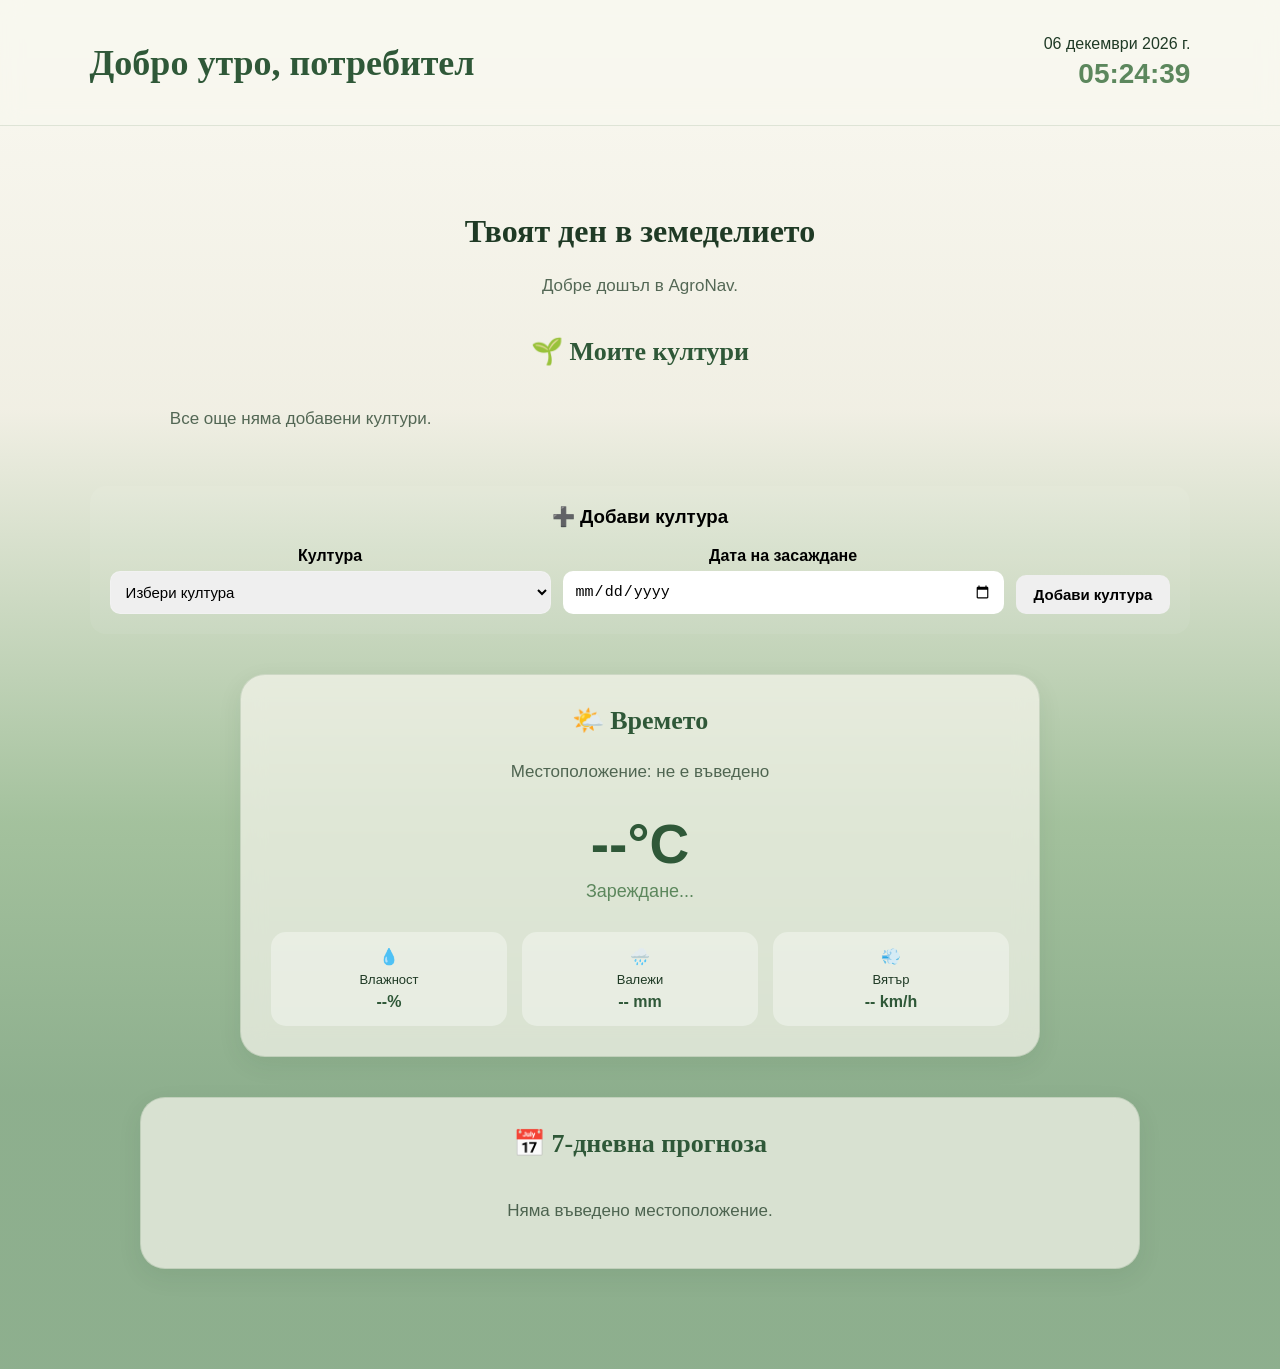
==== commit 8e4e566a: "v1.2" ====
--- a/dashboard.html
+++ b/dashboard.html
@@ -3866,4 +3866,4 @@
 
 </body>
 
-</html>
+</html>
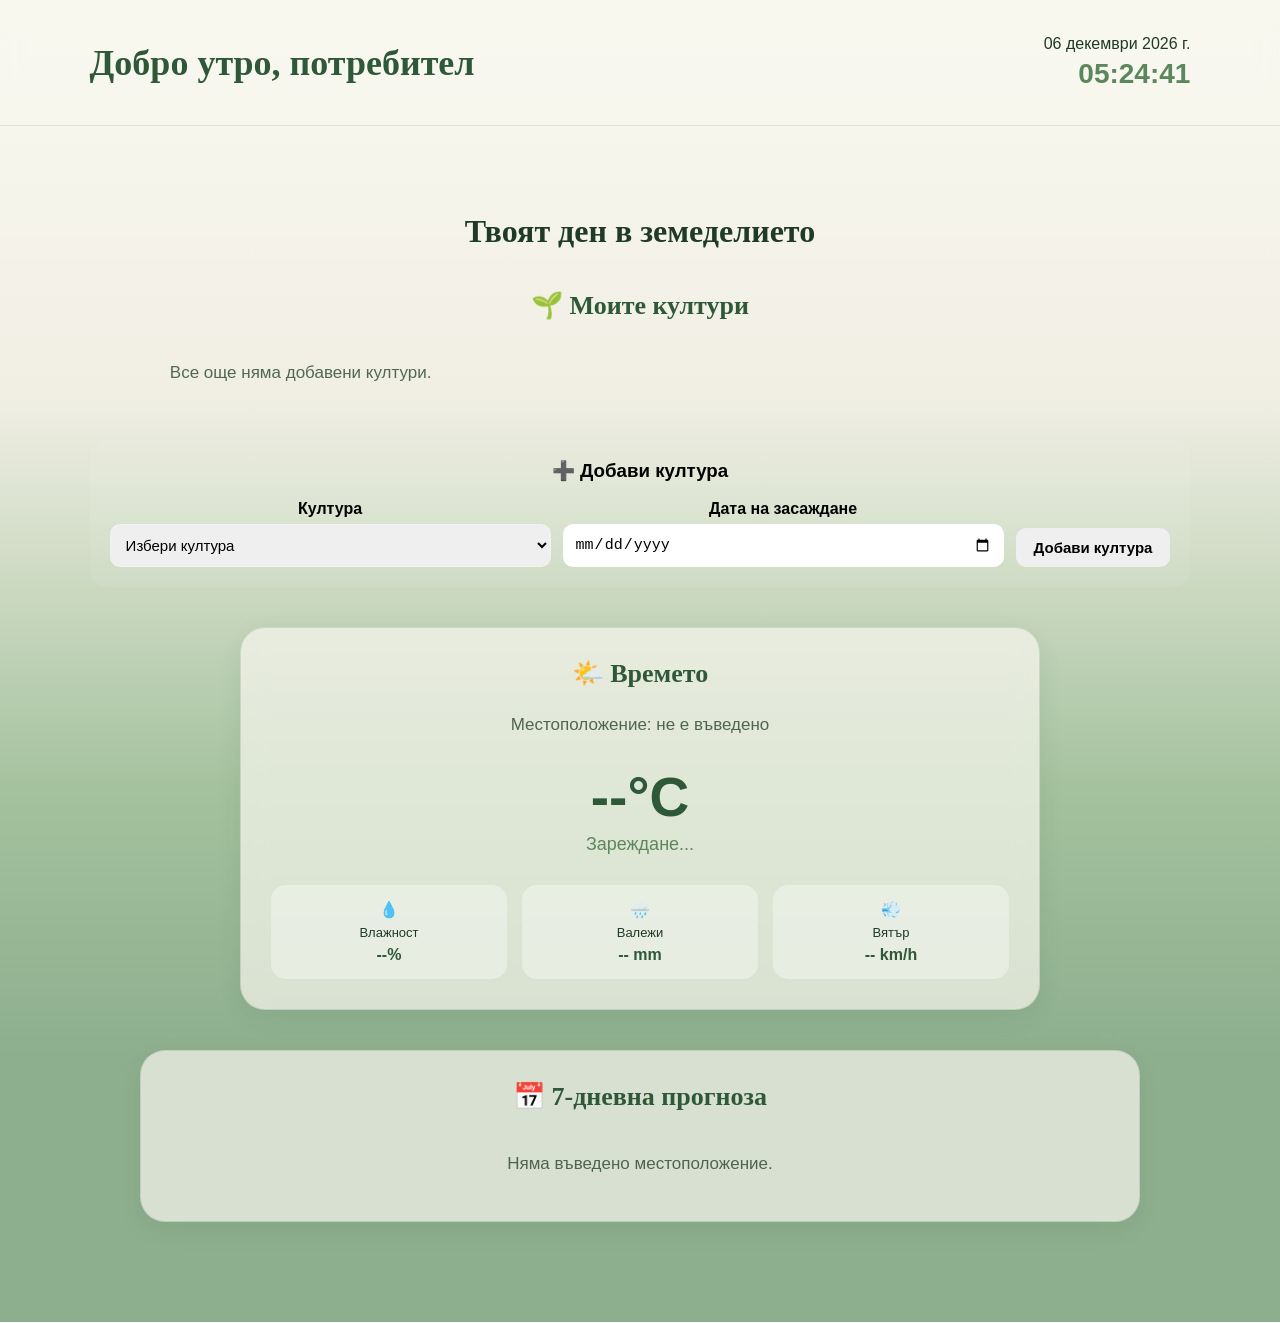
==== commit 7dcb0413: "Add files via upload" ====
--- a/dashboard.html
+++ b/dashboard.html
@@ -707,67 +707,177 @@
 
 <script>
 
-    const profile =
-        localStorage.getItem(
-            "agronavProfile"
+   /* =========================================
+   SUPABASE PROFILE
+   ========================================= */
+
+let currentUser = null;
+let currentProfile = null;
+
+async function loadUserProfile() {
+
+    if (typeof supabaseClient === "undefined") {
+
+        console.error("Supabase не е зареден.");
+        return;
+
+    }
+
+    const {
+        data: {
+            user
+        },
+        error: userError
+    } = await supabaseClient.auth.getUser();
+
+
+    if (userError || !user) {
+
+        console.error(
+            "Потребителят не е намерен:",
+            userError
         );
 
+        window.location.href = "login.html";
+
+        return;
+
+    }
+
+
+    currentUser = user;
+
+
+    const {
+        data: profileData,
+        error: profileError
+    } = await supabaseClient
+        .from("profiles")
+        .select("name, profile_type, location")
+        .eq("id", user.id)
+        .single();
+
+
+    if (profileError) {
+
+        console.error(
+            "Грешка при зареждане на профила:",
+            profileError
+        );
+
+        return;
+
+    }
+
+
+    currentProfile = profileData;
+
+
+    /* =========================================
+       ИМЕ
+       ========================================= */
+
+    const greeting =
+        document.querySelector("#greeting");
+
+    if (greeting) {
+
+        greeting.textContent =
+            "Здравей, " +
+            currentProfile.name +
+            "!";
+
+    }
+
+
+    /* =========================================
+       ТИП ПРОФИЛ
+       ========================================= */
 
     const dashboardTitle =
-        document.querySelector(
-            "#dashboard-title"
-        );
-
+        document.querySelector("#dashboard-title");
 
     const profileDescription =
-        document.querySelector(
-            "#profile-description"
-        );
-
-
-    const cropDateLabel =
-        document.querySelector(
-            "#crop-date-label"
-        );
-
-
-    if (profile === "home") {
-
-        dashboardTitle.textContent =
-            "🌱 Твоята домашна градина";
-
-        profileDescription.textContent =
-            "Управлявай своите растения, поливане и грижи.";
-
-        cropDateLabel.textContent =
-            "Дата на засаждане";
-
-    }
-
-
-    else if (profile === "farm") {
-
-        dashboardTitle.textContent =
-            "🚜 Твоето стопанство";
-
-        profileDescription.textContent =
-            "Следи своите култури, полета и земеделски дейности.";
-
-        cropDateLabel.textContent =
-            "Дата на сеитба / засаждане";
-
-    }
-
-
-    else {
-
-        dashboardTitle.textContent =
-            "Твоят ден в земеделието";
-
-        profileDescription.textContent =
-            "Добре дошъл в AgroNav.";
-
-    }
+        document.querySelector("#profile-description");
+
+
+    if (currentProfile.profile_type === "home") {
+
+        if (dashboardTitle) {
+
+            dashboardTitle.textContent =
+                "Моята градина";
+
+        }
+
+        if (profileDescription) {
+
+            profileDescription.textContent =
+                "Управлявай своята домашна градина.";
+
+        }
+
+    }
+
+
+    if (currentProfile.profile_type === "farm") {
+
+        if (dashboardTitle) {
+
+            dashboardTitle.textContent =
+                "Моето стопанство";
+
+        }
+
+        if (profileDescription) {
+
+            profileDescription.textContent =
+                "Управлявай своето земеделско стопанство.";
+
+        }
+
+    }
+
+
+    /* =========================================
+       МЕСТОПОЛОЖЕНИЕ
+       ========================================= */
+
+    const weatherLocation =
+        document.querySelector("#weather-location");
+
+    if (weatherLocation) {
+
+        weatherLocation.textContent =
+            currentProfile.location;
+
+    }
+
+
+    /*
+       Старите localStorage стойности могат
+       временно да останат за останалата част
+       от dashboard-а.
+    */
+
+    localStorage.setItem(
+        "agronavName",
+        currentProfile.name
+    );
+
+    localStorage.setItem(
+        "agronavProfile",
+        currentProfile.profile_type
+    );
+
+    localStorage.setItem(
+        "agronavLocation",
+        currentProfile.location
+    );
+
+}
+
+loadUserProfile();
 
 </script>
 
